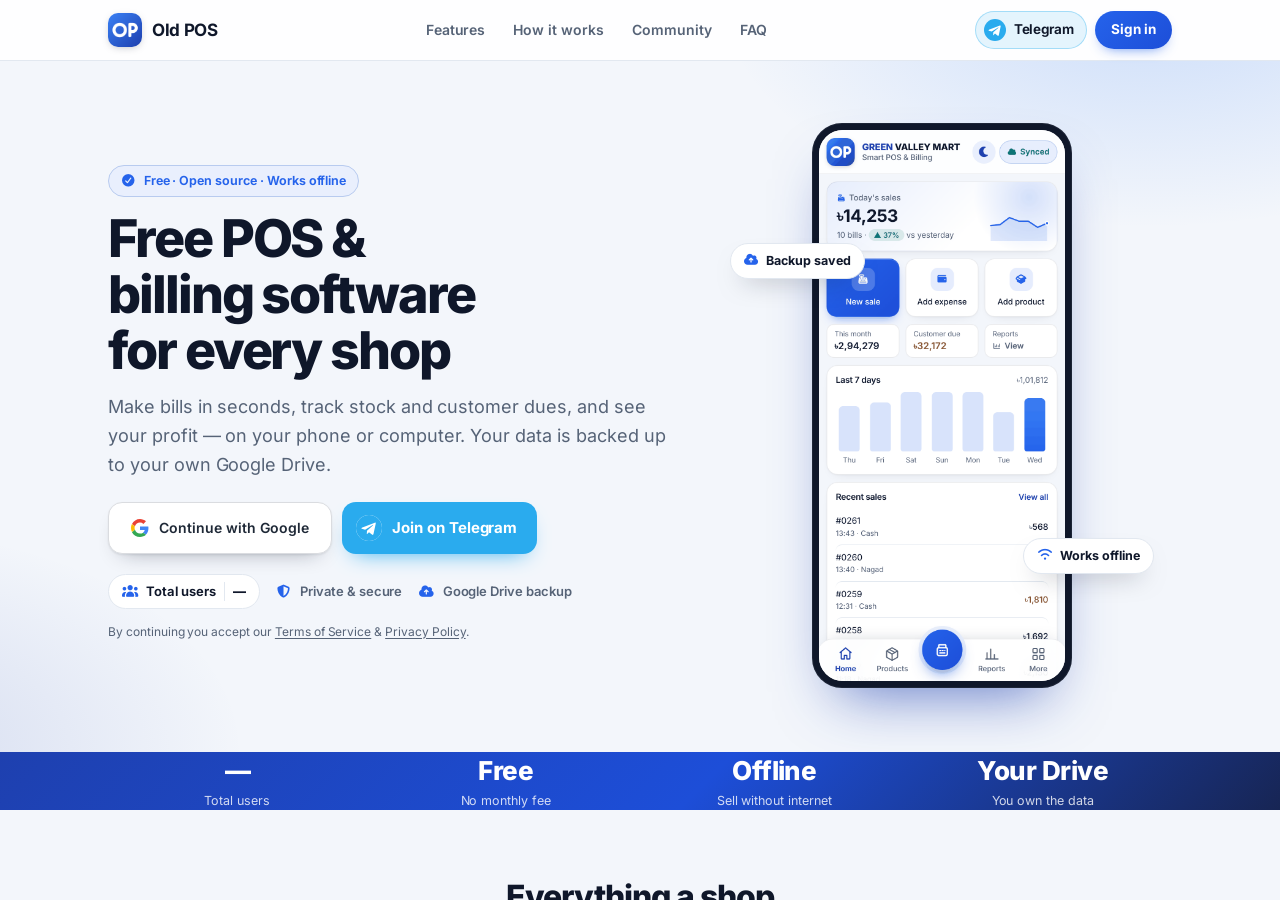
==== business/index.html @ 40722678 "Add files via upload" ====
<!DOCTYPE html>
<html lang="bn">
<head>
<meta charset="UTF-8">
<meta name="viewport" content="width=device-width, initial-scale=1">
<title>Business Support – Old POS</title>
<meta name="robots" content="noindex">
<meta name="theme-color" content="#1e40af">
<link rel="canonical" href="https://oldpos.com/business/">
<link rel="icon" type="image/png" href="/assets/icons/favicon-32.png">
<meta http-equiv="refresh" content="0;url=/?go=business">
<script>location.replace('/?go=business');</script>
<style>body{margin:0;font:16px/1.6 system-ui,-apple-system,"Segoe UI",Roboto,"Noto Sans Bengali","Nirmala UI",sans-serif;background:#f3f6fb;color:#0f172a;display:grid;place-items:center;min-height:100vh;text-align:center}a{color:#2563eb;font-weight:700}@media(prefers-color-scheme:dark){body{background:#0b1220;color:#e5eaf3}a{color:#60a5fa}}</style>
</head>
<body><p>Business Support খুলছে… <br><a href="/?go=business">না খুললে এখানে চাপুন</a></p></body>
</html>
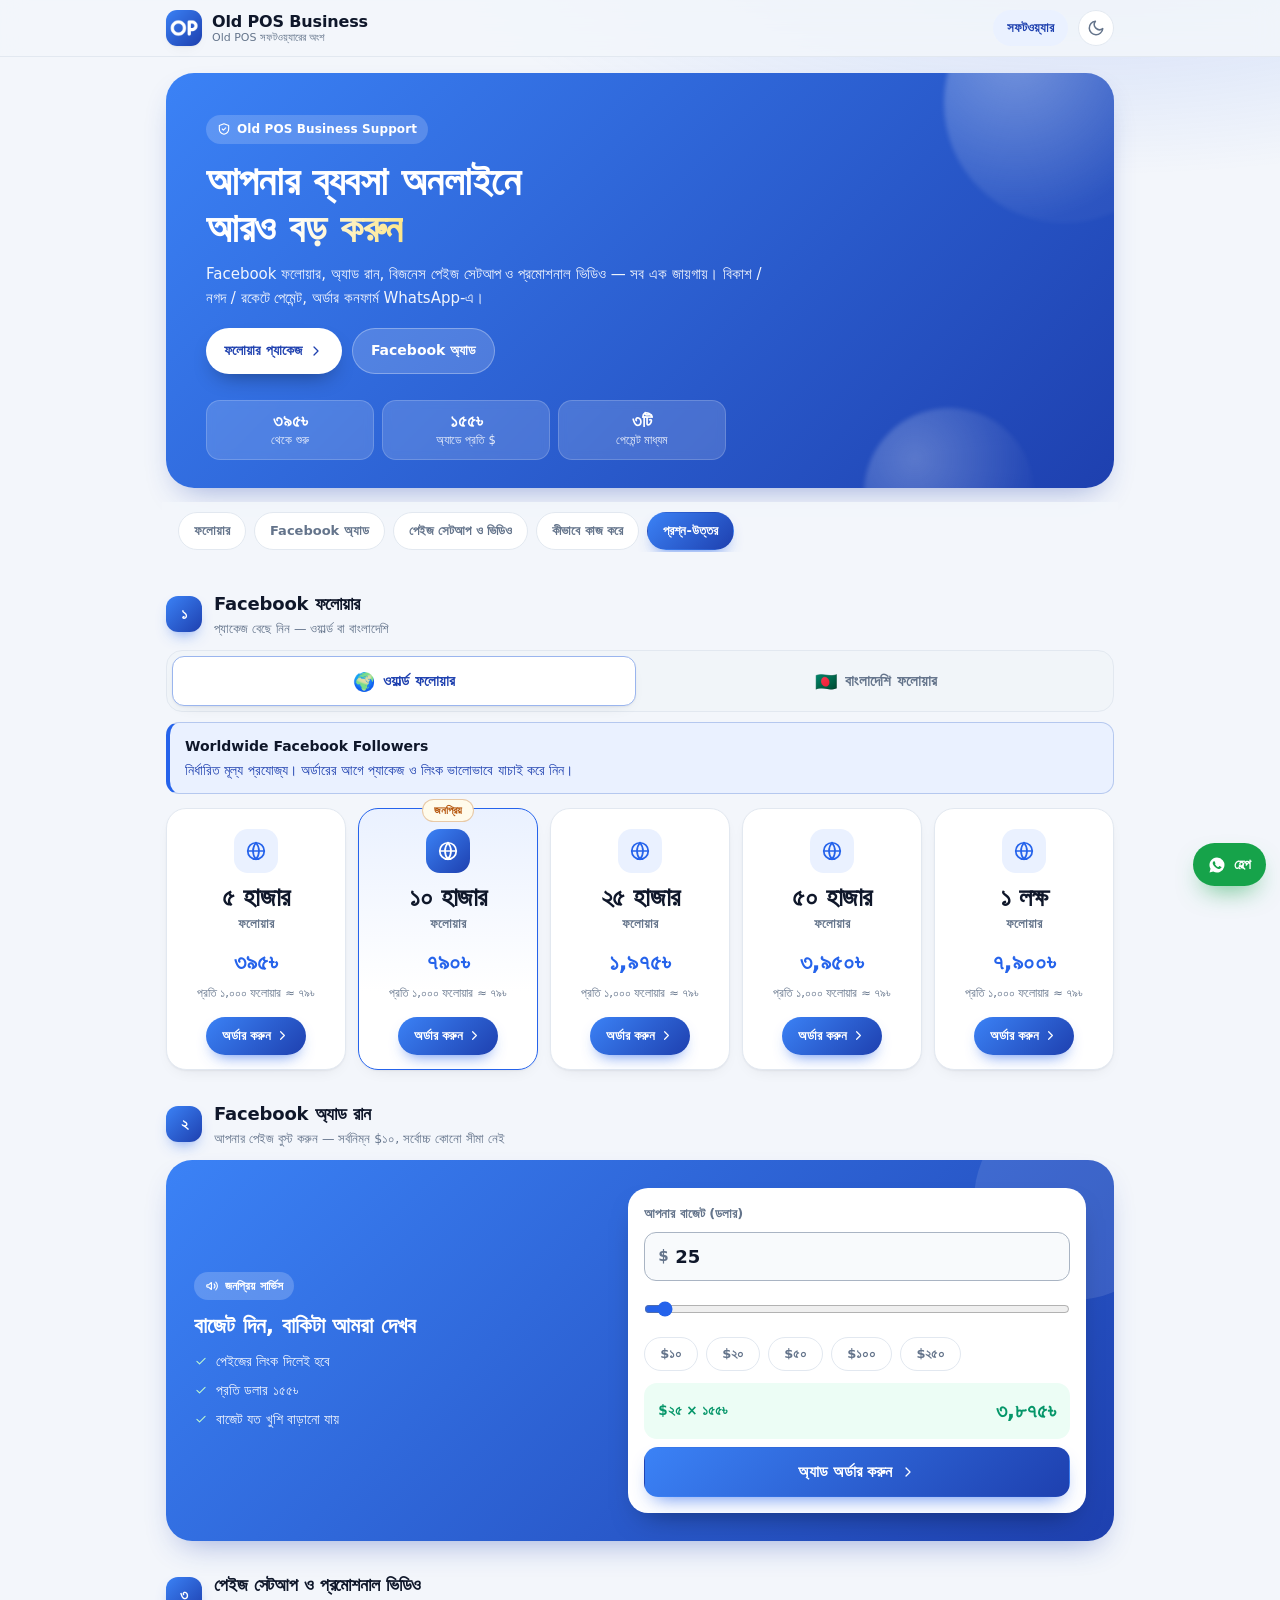
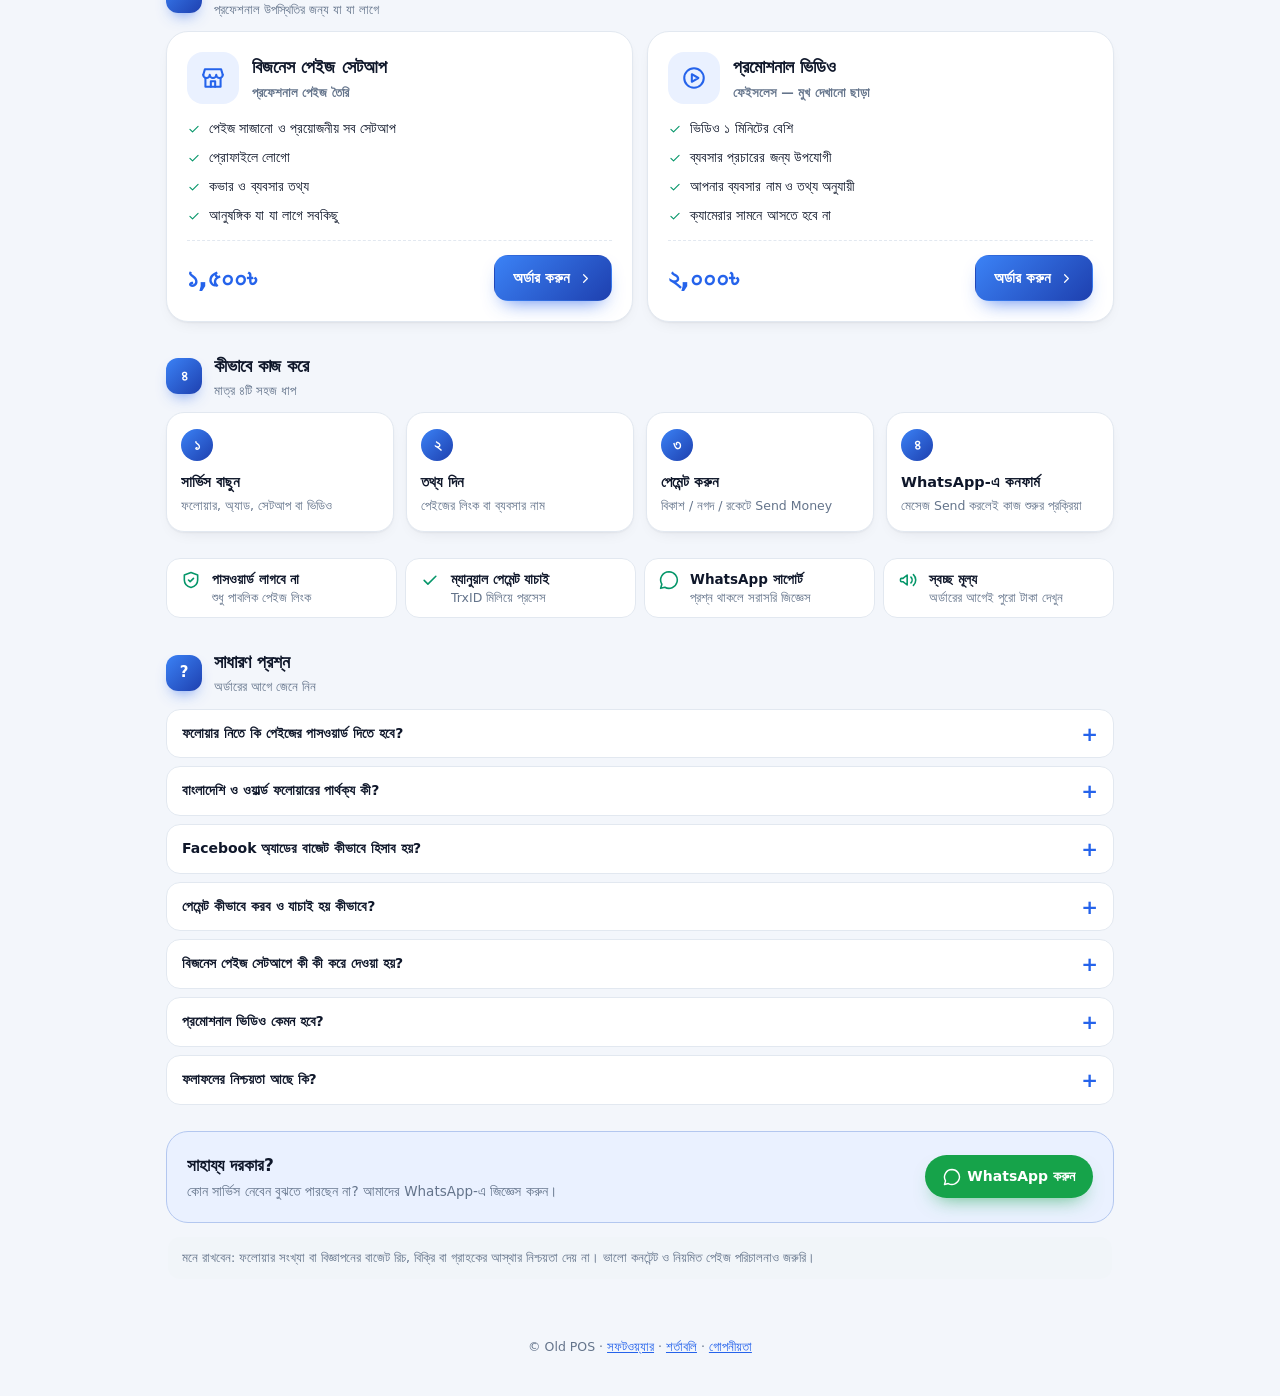
==== commit b7cceabc: "Add files via upload" ====
--- a/business/index.html
+++ b/business/index.html
@@ -2,15 +2,816 @@
 <html lang="bn">
 <head>
 <meta charset="UTF-8">
-<meta name="viewport" content="width=device-width, initial-scale=1">
-<title>Business Support – Old POS</title>
-<meta name="robots" content="noindex">
+<meta name="viewport" content="width=device-width, initial-scale=1, viewport-fit=cover">
+<title>Old POS Business Support – ফলোয়ার, Facebook অ্যাড, পেইজ সেটআপ ও ভিডিও</title>
+<meta name="description" content="Facebook ফলোয়ার (ওয়ার্ল্ড ও বাংলাদেশি), Facebook অ্যাড রান, বিজনেস পেইজ সেটআপ ও ফেইসলেস প্রমোশনাল ভিডিও — বিকাশ, নগদ ও রকেটে পেমেন্ট করে WhatsApp-এ অর্ডার করুন।">
+<link rel="canonical" href="https://oldpos.com/business/">
+<meta name="color-scheme" content="light dark">
+<meta property="og:type" content="website"><meta property="og:site_name" content="Old POS Business Support">
+<meta property="og:title" content="Old POS Business Support"><meta property="og:description" content="ফলোয়ার, Facebook অ্যাড, পেইজ সেটআপ ও প্রমোশনাল ভিডিও — সহজ অর্ডার, WhatsApp কনফার্মেশন।">
+<meta property="og:url" content="https://oldpos.com/business/"><meta property="og:image" content="https://oldpos.com/assets/icons/og-image.png"><meta property="og:locale" content="bn_BD">
 <meta name="theme-color" content="#1e40af">
-<link rel="canonical" href="https://oldpos.com/business/">
-<link rel="icon" type="image/png" href="/assets/icons/favicon-32.png">
-<meta http-equiv="refresh" content="0;url=/?go=business">
-<script>location.replace('/?go=business');</script>
-<style>body{margin:0;font:16px/1.6 system-ui,-apple-system,"Segoe UI",Roboto,"Noto Sans Bengali","Nirmala UI",sans-serif;background:#f3f6fb;color:#0f172a;display:grid;place-items:center;min-height:100vh;text-align:center}a{color:#2563eb;font-weight:700}@media(prefers-color-scheme:dark){body{background:#0b1220;color:#e5eaf3}a{color:#60a5fa}}</style>
+<link rel="icon" type="image/png" href="/assets/icons/favicon-32.png"><link rel="apple-touch-icon" href="/assets/icons/apple-touch-icon.png">
+<script>(function(){var d=document.documentElement;try{var m=localStorage.getItem('esypos_theme')||'auto';if(m==='dark'||(m==='auto'&&matchMedia('(prefers-color-scheme: dark)').matches))d.classList.add('dark');var s=localStorage.getItem('esypos_skin');if(s&&s!=='classic'&&s!=='original'&&/^[a-z]+$/.test(s))d.setAttribute('data-skin',s)}catch(e){}})()</script>
+<style>
+
+:root{--bg:#f3f6fb;--card:#fff;--text:#0f172a;--muted:#64748b;--border:#e2e8f0;--hover:#f1f5f9;--input:#f8fafc;--primary:#2563eb;--primary2:#3b82f6;--psoft:#eaf1ff;--ptext:#1e40af;--ok:#059669;--oksoft:#ecfdf5;--bad:#dc2626;--badsoft:#fef2f2;--warn:#b45309;--warnsoft:#fffbeb;--sk-deep:#1e40af;--sk-rgb:37,99,235;--grad:linear-gradient(135deg,#3b82f6 0%,#1e40af 100%);--ring:rgba(37,99,235,.30);--shadow:0 1px 2px rgba(15,23,42,.05),0 6px 18px -10px rgba(15,23,42,.14);--shadow-lg:0 14px 32px -14px rgba(30,64,175,.45);color-scheme:light}
+html.dark{--bg:#0b1220;--card:#111a2e;--text:#e5eaf3;--muted:#94a3b8;--border:#223049;--hover:#182338;--input:#0e1627;--primary:#3b82f6;--primary2:#60a5fa;--psoft:#172a52;--ptext:#bfd4ff;--ok:#34d399;--oksoft:#0c2a22;--bad:#f87171;--badsoft:#3a1620;--warn:#fbbf24;--warnsoft:#33260b;--sk-deep:#2563eb;--grad:linear-gradient(135deg,#3b82f6 0%,#2563eb 100%);--ring:rgba(59,130,246,.45);--shadow:0 1px 2px rgba(0,0,0,.4),0 8px 22px -12px rgba(0,0,0,.65);--shadow-lg:0 14px 32px -14px rgba(0,0,0,.7);color-scheme:dark}
+html[data-skin="emerald"]{--primary:#059669;--primary2:#10b981;--psoft:#e6f7f0;--ptext:#065f46;--bg:#f1f8f5;--info:#059669;--infosoft:#e6f7f0;--sk-deep:#047857;--sk-rgb:5,150,105;--grad:linear-gradient(135deg,#10b981 0%,#047857 100%);--ring:rgba(5,150,105,.30);--shadow-lg:0 14px 32px -14px rgba(5,150,105,.45)}
+html.dark[data-skin="emerald"]{--primary:#10b981;--primary2:#34d399;--psoft:#0f2f27;--ptext:#a7f3d0;--bg:#0a1512;--info:#34d399;--infosoft:#0f2f27;--sk-deep:#059669;--grad:linear-gradient(135deg,#10b981 0%,#059669 100%);--ring:rgba(5,150,105,.45)}
+html[data-skin="ocean"]{--primary:#0891b2;--primary2:#06b6d4;--psoft:#e2f5fa;--ptext:#155e75;--bg:#f0f7fa;--info:#0891b2;--infosoft:#e2f5fa;--sk-deep:#0e7490;--sk-rgb:8,145,178;--grad:linear-gradient(135deg,#06b6d4 0%,#0e7490 100%);--ring:rgba(8,145,178,.30);--shadow-lg:0 14px 32px -14px rgba(8,145,178,.45)}
+html.dark[data-skin="ocean"]{--primary:#06b6d4;--primary2:#22d3ee;--psoft:#0e2f3a;--ptext:#a5f3fc;--bg:#09151b;--info:#22d3ee;--infosoft:#0e2f3a;--sk-deep:#0891b2;--grad:linear-gradient(135deg,#06b6d4 0%,#0891b2 100%);--ring:rgba(8,145,178,.45)}
+html[data-skin="sunset"]{--primary:#ea580c;--primary2:#f97316;--psoft:#fff0e5;--ptext:#9a3412;--bg:#fbf6f2;--info:#ea580c;--infosoft:#fff0e5;--sk-deep:#c2410c;--sk-rgb:234,88,12;--grad:linear-gradient(135deg,#f97316 0%,#c2410c 100%);--ring:rgba(234,88,12,.30);--shadow-lg:0 14px 32px -14px rgba(234,88,12,.45)}
+html.dark[data-skin="sunset"]{--primary:#f97316;--primary2:#fb923c;--psoft:#3a1d0e;--ptext:#fed7aa;--bg:#170f0a;--info:#fb923c;--infosoft:#3a1d0e;--sk-deep:#ea580c;--grad:linear-gradient(135deg,#f97316 0%,#ea580c 100%);--ring:rgba(234,88,12,.45)}
+html[data-skin="royal"]{--primary:#7c3aed;--primary2:#8b5cf6;--psoft:#f0eaff;--ptext:#5b21b6;--bg:#f6f4fb;--info:#7c3aed;--infosoft:#f0eaff;--sk-deep:#6d28d9;--sk-rgb:124,58,237;--grad:linear-gradient(135deg,#8b5cf6 0%,#6d28d9 100%);--ring:rgba(124,58,237,.30);--shadow-lg:0 14px 32px -14px rgba(124,58,237,.45)}
+html.dark[data-skin="royal"]{--primary:#8b5cf6;--primary2:#a78bfa;--psoft:#241b4a;--ptext:#ddd6fe;--bg:#100d1c;--info:#a78bfa;--infosoft:#241b4a;--sk-deep:#7c3aed;--grad:linear-gradient(135deg,#8b5cf6 0%,#7c3aed 100%);--ring:rgba(124,58,237,.45)}
+html[data-skin="rose"]{--primary:#e11d48;--primary2:#f43f5e;--psoft:#ffebef;--ptext:#9f1239;--bg:#fbf4f5;--info:#e11d48;--infosoft:#ffebef;--sk-deep:#be123c;--sk-rgb:225,29,72;--grad:linear-gradient(135deg,#f43f5e 0%,#be123c 100%);--ring:rgba(225,29,72,.30);--shadow-lg:0 14px 32px -14px rgba(225,29,72,.45)}
+html.dark[data-skin="rose"]{--primary:#f43f5e;--primary2:#fb7185;--psoft:#3b1420;--ptext:#fecdd3;--bg:#170c10;--info:#fb7185;--infosoft:#3b1420;--sk-deep:#e11d48;--grad:linear-gradient(135deg,#f43f5e 0%,#e11d48 100%);--ring:rgba(225,29,72,.45)}
+html[data-skin="graphite"]{--primary:#334155;--primary2:#475569;--psoft:#eceff3;--ptext:#1e293b;--bg:#f4f5f7;--info:#334155;--infosoft:#eceff3;--sk-deep:#1e293b;--sk-rgb:51,65,85;--grad:linear-gradient(135deg,#475569 0%,#1e293b 100%);--ring:rgba(51,65,85,.30);--shadow-lg:0 14px 32px -14px rgba(51,65,85,.45)}
+html.dark[data-skin="graphite"]{--primary:#94a3b8;--primary2:#cbd5e1;--psoft:#1e2635;--ptext:#e2e8f0;--bg:#0d1117;--info:#cbd5e1;--infosoft:#1e2635;--sk-deep:#334155;--grad:linear-gradient(135deg,#94a3b8 0%,#334155 100%);--ring:rgba(51,65,85,.45)}
+
+*{box-sizing:border-box;-webkit-tap-highlight-color:transparent}
+:root{--r-sm:10px;--r-md:14px;--r-lg:18px;--r-xl:24px;--sk-rgb:37,99,235}
+html{-webkit-text-size-adjust:100%;scroll-behavior:smooth}
+body{margin:0;background:var(--bg);color:var(--text);font:15px/1.55 system-ui,-apple-system,"Segoe UI",Roboto,"Noto Sans Bengali","Kohinoor Bangla","Nirmala UI",sans-serif;-webkit-font-smoothing:antialiased;padding-bottom:env(safe-area-inset-bottom)}
+body:before{content:"";position:fixed;inset:0 0 auto 0;height:340px;background:radial-gradient(900px 300px at 85% -10%,color-mix(in srgb,var(--primary) 16%,transparent),transparent 70%);pointer-events:none;z-index:-1}
+button,input,textarea{font-family:inherit}
+[hidden]{display:none!important}
+.top{position:sticky;top:0;z-index:5;background:color-mix(in srgb,var(--bg) 86%,transparent);backdrop-filter:blur(12px);-webkit-backdrop-filter:blur(12px);border-bottom:1px solid var(--border)}
+.top .in{max-width:980px;margin:0 auto;display:flex;align-items:center;gap:10px;padding:10px 16px;padding-top:max(10px,env(safe-area-inset-top))}
+.top img{width:36px;height:36px;border-radius:11px;box-shadow:var(--shadow)}
+.top b{font-size:16px;font-weight:800;letter-spacing:-.01em;line-height:1.2}.top b small{display:block;font-size:11px;font-weight:500;color:var(--muted);letter-spacing:0}
+.top a.sw{margin-left:auto;font-size:12.5px;font-weight:700;color:var(--ptext);background:var(--psoft);padding:8px 14px;border-radius:99px;text-decoration:none}
+.tg{width:36px;height:36px;border-radius:50%;border:1px solid var(--border);background:var(--card);color:var(--muted);display:grid;place-items:center;cursor:pointer;flex:none}.tg svg{width:18px;height:18px}
+.wrap{max-width:980px;margin:0 auto;padding:16px 16px 40px}
+.page-head{display:flex;align-items:center;justify-content:space-between;gap:10px 14px;margin:6px 0 14px;flex-wrap:wrap}
+.page-head h2{font-size:21px;font-weight:800;margin:0}.page-head p{margin:2px 0 0;font-size:13px;color:var(--muted)}
+.card{background:var(--card);border:1px solid var(--border);border-radius:var(--r-lg);box-shadow:var(--shadow)}
+.muted{color:var(--muted)}.xs{font-size:12.5px;line-height:1.45}
+.label{display:block;font-size:13px;font-weight:700;color:var(--muted);margin:0 0 6px}
+.field{margin-bottom:14px}
+.input{width:100%;font-size:16px;color:var(--text);background:var(--input);border:1.5px solid color-mix(in srgb,var(--muted) 45%,var(--border));border-radius:12px;padding:13px 14px;outline:0;transition:border-color .15s,box-shadow .15s}
+.input:hover{border-color:var(--muted)}.input:focus{border-color:var(--primary);box-shadow:0 0 0 4px var(--ring)}
+textarea.input{display:block}
+.chip{border:1px solid var(--border);white-space:nowrap;padding:8px 15px;border-radius:99px;font-size:13px;font-weight:700;background:var(--card);color:var(--muted);cursor:pointer}
+.chip.on{background:var(--grad);color:#fff;border-color:transparent}
+.btn{display:inline-flex;align-items:center;justify-content:center;gap:8px;font-weight:700;font-size:15px;color:var(--text);background:var(--card);border:1px solid var(--border);border-radius:14px;min-height:46px;padding:0 18px;cursor:pointer;text-decoration:none}
+.btn-primary{background:var(--grad);color:#fff;border-color:transparent;box-shadow:0 10px 20px -10px rgba(var(--sk-rgb),.8)}
+.btn-primary:hover{filter:brightness(1.07)}
+.btn-ghost{background:transparent}.btn-block{display:flex;width:100%}
+.btn:active{transform:scale(.99)}
+footer{margin-top:30px;color:var(--muted);font-size:12.5px;text-align:center}footer a{color:var(--primary)}
+.bz{max-width:none}
+/* ---- v12.9.3 standalone page additions ---- */
+.bz-hbtn{display:inline-flex;align-items:center;gap:6px;margin-top:16px;padding:11px 18px;border-radius:99px;background:#fff;color:var(--sk-deep,#1e40af);font-weight:800;font-size:14px;text-decoration:none;box-shadow:0 10px 22px -10px rgba(0,0,0,.45)}
+.bz-sec{margin-top:26px}
+.bz-sh{display:flex;align-items:center;gap:12px;margin-bottom:12px}
+.bz-sh h3{margin:0;font-size:18px;font-weight:800;letter-spacing:-.01em}.bz-sh p{margin:1px 0 0;font-size:12.5px;color:var(--muted)}
+.bz-sn{flex:none;width:36px;height:36px;border-radius:12px;display:grid;place-items:center;background:var(--grad);color:#fff;font-weight:800;font-size:15px;box-shadow:0 8px 16px -8px rgba(var(--sk-rgb),.8)}
+.bz-tabs{display:grid;grid-template-columns:1fr 1fr;gap:8px;padding:5px;background:var(--hover);border:1px solid var(--border);border-radius:16px}
+.bz-tab{display:flex;align-items:center;justify-content:center;gap:8px;min-height:50px;border:1.5px solid transparent;border-radius:12px;background:transparent;color:var(--muted);font-size:14.5px;font-weight:800;cursor:pointer;transition:.18s}
+.bz-tab span{font-size:18px}
+.bz-tab[aria-pressed=true]{background:var(--card);color:var(--ptext);border-color:color-mix(in srgb,var(--primary) 38%,var(--border));box-shadow:var(--shadow)}
+.bz-info{margin-top:10px;padding:12px 15px;border:1px solid color-mix(in srgb,var(--primary) 24%,var(--border));border-left:4px solid var(--primary);border-radius:13px;background:var(--psoft);color:var(--ptext);font-size:13.5px;line-height:1.6}
+.bz-rows{display:grid;gap:11px;margin-top:12px}
+.bz-row{position:relative;display:flex;align-items:center;gap:14px;width:100%;text-align:left;color:var(--text);font:inherit;background:var(--card);border:1.5px solid var(--border);border-radius:var(--r-lg);padding:14px 16px;cursor:pointer;box-shadow:var(--shadow);transition:border-color .15s,transform .12s,box-shadow .18s,opacity .5s,transform .5s}
+.bz-row:hover{border-color:color-mix(in srgb,var(--primary) 55%,var(--border));box-shadow:var(--shadow-lg)}
+.bz-row:focus-visible{outline:0;box-shadow:0 0 0 4px var(--ring);border-color:var(--primary)}
+.bz-row .bz-ic{width:46px;height:46px}
+.bz-rn{font-weight:800;font-size:16.5px;line-height:1.25}.bz-rn small{display:block;font-weight:500;font-size:12.5px;color:var(--muted);margin-top:2px}
+.bz-rp{margin-left:auto;text-align:right;font-weight:800;font-size:20px;color:var(--primary);white-space:nowrap;font-variant-numeric:tabular-nums}
+.bz-rp .bz-go{display:block;width:max-content;margin:5px 0 0 auto;font-size:11.5px;padding:3px 11px;box-shadow:none}
+.bz-row .bz-tag{position:absolute;top:-9px;right:16px;font-style:normal;font-size:10.5px;font-weight:800;padding:1px 10px;border-radius:99px;background:var(--warnsoft);color:var(--warn);border:1px solid color-mix(in srgb,var(--warn) 30%,transparent)}
+.bz-go2{display:inline-flex;align-items:center;gap:4px;font-size:13px;font-weight:700;color:#fff;background:var(--grad);padding:8px 14px;border-radius:99px;box-shadow:0 8px 16px -8px rgba(var(--sk-rgb),.8)}
+.bz-svc .bz-no{display:none}
+.bz-grid{grid-template-columns:1fr}
+@media(min-width:760px){.bz-grid{grid-template-columns:repeat(3,minmax(0,1fr));align-items:stretch}.bz-svc{grid-template-columns:1fr;grid-template-areas:"ic" "body" "cta"}.bz-svc .bz-body{padding-right:0}.bz-svc .bz-cta{align-self:end}}
+/* gradual reveal */
+.bz-rv{opacity:0;transform:translateY(16px);transition:opacity .55s cubic-bezier(.22,1,.36,1) var(--d,0ms),transform .55s cubic-bezier(.22,1,.36,1) var(--d,0ms)}
+.bz-rv.in{opacity:1;transform:none}
+.bz-row.bz-rv.in:active,.bz-svc.bz-rv.in:active{transform:scale(.99)}
+@media(prefers-reduced-motion:reduce){.bz-rv{opacity:1;transform:none;transition:none}}
+@media(max-width:560px){.wrap{padding:12px 12px 40px}.bz-rp{font-size:17px}.bz-rn{font-size:14.5px}.bz-row{padding:13px 12px;gap:10px}.bz-row .bz-ic{width:40px;height:40px}.bz-tab{font-size:13px;gap:5px;min-height:46px}}
+
+/* Old POS v12.9.3 — Business Support page. Uses the app's own tokens so every skin, light and dark mode just works. */
+.bz{max-width:980px;margin:0 auto;padding-bottom:28px;font-family:inherit}
+.bz .bz-i{flex:none;display:block}
+.bz-head{margin-bottom:14px}
+.bz-headl{display:flex;align-items:center;gap:10px;min-width:0}
+.bz-back{flex:none;width:40px;height:40px;border-radius:12px;border:1px solid var(--border);background:var(--card);color:var(--text);display:grid;place-items:center;cursor:pointer;box-shadow:var(--shadow)}
+.bz-back:hover{background:var(--hover)}
+
+/* hero */
+.bz-hero{position:relative;overflow:hidden;border-radius:var(--r-xl);padding:22px 22px 18px;color:#fff;background:var(--grad);box-shadow:var(--shadow-lg)}
+.bz-hero:before,.bz-hero:after{content:"";position:absolute;border-radius:50%;background:rgba(255,255,255,.11);pointer-events:none}
+.bz-hero:before{width:210px;height:210px;right:-60px;top:-80px}
+.bz-hero:after{width:130px;height:130px;right:90px;bottom:-70px;background:rgba(255,255,255,.07)}
+.bz-hero-t{position:relative;max-width:620px}
+.bz-pill{display:inline-flex;align-items:center;gap:6px;padding:5px 11px;border-radius:99px;background:rgba(255,255,255,.18);font-size:12px;font-weight:700;letter-spacing:.01em}
+.bz-hero h1{margin:12px 0 6px;font-size:clamp(21px,4.6vw,30px);line-height:1.25;letter-spacing:-.01em;font-weight:800}
+.bz-hero p{margin:0;font-size:14px;line-height:1.6;opacity:.93}
+.bz-hero-s{position:relative;display:grid;grid-template-columns:repeat(3,1fr);gap:8px;margin-top:16px}
+.bz-hero-s div{background:rgba(255,255,255,.15);border:1px solid rgba(255,255,255,.18);border-radius:14px;padding:9px 6px;text-align:center;backdrop-filter:blur(4px);-webkit-backdrop-filter:blur(4px)}
+.bz-hero-s b{display:block;font-size:17px;font-weight:800;line-height:1.2}
+.bz-hero-s span{display:block;font-size:11.5px;opacity:.9;margin-top:1px}
+
+.bz-h3{font-size:16px;font-weight:800;margin:22px 2px 10px;letter-spacing:-.01em}
+
+/* service cards */
+.bz-grid{display:grid;grid-template-columns:1fr;gap:12px}
+.bz-svc{position:relative;display:grid;grid-template-columns:auto 1fr;grid-template-areas:"ic body" "cta cta";gap:12px 14px;align-items:start;width:100%;text-align:left;color:var(--text);font:inherit;background:var(--card);border:1.5px solid var(--border);border-radius:var(--r-lg);padding:16px;cursor:pointer;box-shadow:var(--shadow);transition:border-color .15s,transform .12s,box-shadow .18s}
+.bz-svc:hover{border-color:color-mix(in srgb,var(--primary) 55%,var(--border));box-shadow:var(--shadow-lg)}
+.bz-svc:active{transform:scale(.99)}
+.bz-svc:focus-visible{outline:0;border-color:var(--primary);box-shadow:0 0 0 4px var(--ring)}
+.bz-no{position:absolute;top:12px;right:14px;font-size:12px;font-weight:800;color:var(--muted);opacity:.7}
+.bz-ic{grid-area:ic;width:52px;height:52px;border-radius:16px;display:grid;place-items:center;background:var(--psoft);color:var(--primary)}
+.bz-feat .bz-ic{background:var(--grad);color:#fff;box-shadow:0 10px 20px -10px rgba(var(--sk-rgb,37,99,235),.8)}
+.bz-body{grid-area:body;display:block;min-width:0;padding-right:18px}
+.bz-t{display:flex;align-items:center;gap:8px;flex-wrap:wrap;font-size:16.5px;font-weight:800;line-height:1.3}
+.bz-tag{font-style:normal;font-size:10.5px;font-weight:800;padding:2px 9px;border-radius:99px;background:var(--warnsoft);color:var(--warn);border:1px solid color-mix(in srgb,var(--warn) 30%,transparent)}
+.bz-s{display:block;font-size:12.5px;color:var(--muted);font-weight:600;margin-top:1px}
+.bz-d{display:block;font-size:13.5px;color:var(--text);opacity:.82;line-height:1.6;margin-top:8px}
+.bz-pts{display:flex;flex-wrap:wrap;gap:6px;margin-top:10px}
+.bz-pts span{display:inline-flex;align-items:center;gap:5px;font-size:12px;font-weight:600;color:var(--ptext);background:var(--psoft);padding:4px 10px;border-radius:99px}
+.bz-pts .bz-i{color:var(--ok)}
+.bz-cta{grid-area:cta;display:flex;align-items:center;justify-content:space-between;gap:10px;border-top:1px dashed var(--border);padding-top:12px}
+.bz-cta b{font-size:19px;font-weight:800;color:var(--primary);letter-spacing:-.01em;font-variant-numeric:tabular-nums}
+.bz-go{display:inline-flex;align-items:center;gap:4px;font-size:13px;font-weight:700;color:#fff;background:var(--grad);padding:8px 14px;border-radius:99px;box-shadow:0 8px 16px -8px rgba(var(--sk-rgb,37,99,235),.8)}
+
+@media(min-width:720px){
+  .bz-hero{padding:28px 30px 22px}
+  .bz-hero-s{max-width:430px}
+  .bz-grid{grid-template-columns:repeat(2,minmax(0,1fr));gap:14px}
+  .bz-feat{grid-column:1/-1;grid-template-columns:auto 1fr auto;grid-template-areas:"ic body cta";align-items:center;padding:20px 22px}
+  .bz-feat .bz-ic{width:64px;height:64px;border-radius:19px}
+  .bz-feat .bz-cta{flex-direction:column;align-items:flex-end;border-top:0;border-left:1px dashed var(--border);padding:0 0 0 22px;gap:10px}
+  .bz-feat .bz-cta b{font-size:22px}
+}
+
+/* trust + note + help */
+.bz-trust{display:grid;grid-template-columns:1fr;gap:8px;margin-top:14px}
+.bz-trust>div{display:flex;align-items:center;gap:11px;background:var(--card);border:1px solid var(--border);border-radius:14px;padding:11px 14px;color:var(--ok)}
+.bz-trust span{display:block;font-size:12.5px;color:var(--muted);line-height:1.4}
+.bz-trust b{display:block;color:var(--text);font-size:13.5px}
+@media(min-width:720px){.bz-trust{grid-template-columns:1fr 1fr}}
+.bz-note{margin:14px 2px 0;padding:11px 14px;border-radius:12px;background:var(--hover);color:var(--muted);font-size:12.5px;line-height:1.6}
+.bz-help{display:flex;align-items:center;justify-content:center;gap:8px;margin-top:12px;padding:13px 16px;border-radius:14px;font-weight:700;font-size:14px;text-decoration:none;color:#15803d;background:color-mix(in srgb,#16a34a 10%,var(--card));border:1px solid color-mix(in srgb,#16a34a 28%,var(--border))}
+html.dark .bz-help{color:#4ade80}
+.bz-help:hover{background:color-mix(in srgb,#16a34a 16%,var(--card))}
+
+/* history */
+.bz-his{display:grid;gap:8px}
+.bz-hi{display:flex;align-items:center;gap:10px;background:var(--card);border:1px solid var(--border);border-radius:14px;padding:10px 14px;font-size:13.5px}
+.bz-hi div{min-width:0}
+.bz-hi b{display:block;font-weight:800}
+.bz-hi span{display:block;color:var(--muted);font-size:12px;overflow:hidden;text-overflow:ellipsis;white-space:nowrap}
+.bz-hi em{margin-left:auto;font-style:normal;font-weight:800;color:var(--primary);white-space:nowrap}
+.bz-hi a{font-size:12px;font-weight:700;color:var(--ok);text-decoration:none;white-space:nowrap}
+
+/* stepper */
+.bz-steps{list-style:none;display:flex;gap:6px;margin:0 0 14px;padding:0}
+.bz-steps li{flex:1;display:flex;align-items:center;justify-content:center;gap:8px;padding:9px 6px;border-radius:12px;font-size:12.5px;font-weight:700;color:var(--muted);background:var(--hover);border:1px solid transparent}
+.bz-steps li span{width:22px;height:22px;border-radius:50%;display:grid;place-items:center;background:var(--card);border:1.5px solid var(--border);font-size:11.5px;font-weight:800}
+.bz-steps li.on{color:var(--ptext);background:var(--psoft);border-color:color-mix(in srgb,var(--primary) 35%,var(--border))}
+.bz-steps li.on span{background:var(--primary);border-color:var(--primary);color:#fff}
+.bz-steps li.done{color:var(--ok)}
+.bz-steps li.done span{background:var(--ok);border-color:var(--ok);color:#fff}
+
+/* forms */
+.bz-card{padding:18px;max-width:640px}
+.bz .field{margin-bottom:16px}
+.bz-sum{display:flex;justify-content:space-between;align-items:center;gap:12px;background:var(--psoft);color:var(--ptext);border-radius:14px;padding:13px 15px;margin-bottom:18px;font-weight:700;font-size:14px}
+.bz-sum em{font-style:normal;font-size:20px;font-weight:800;white-space:nowrap;font-variant-numeric:tabular-nums}
+.bz-hint{margin-top:6px}
+.bz-err{min-height:1.2em;margin:4px 2px 0;color:var(--bad);font-size:13px;font-weight:600}
+.bz .input.bad{border-color:var(--bad)!important}
+.bz-btn{margin-top:8px;min-height:50px;font-size:15.5px;font-weight:800;gap:8px}
+.bz-ta{resize:vertical;min-height:84px;line-height:1.5;font-family:inherit}
+.bz-usdwrap{position:relative}
+.bz-usdwrap span{position:absolute;left:14px;top:50%;transform:translateY(-50%);font-weight:800;color:var(--muted);pointer-events:none}
+.bz-usdwrap .input{padding-left:30px;font-size:18px;font-weight:800;font-variant-numeric:tabular-nums}
+.bz-chips{display:flex;flex-wrap:wrap;gap:8px;margin-top:10px}
+.bz-calc{display:flex;align-items:center;justify-content:space-between;gap:10px;margin-top:12px;padding:11px 14px;border-radius:12px;background:var(--hover);color:var(--muted);font-size:13.5px;font-weight:600}
+.bz-calc b{font-size:19px;color:var(--text);font-weight:800}
+.bz-calc.ok{background:var(--oksoft);color:var(--ok)}
+.bz-calc.ok b{color:var(--ok)}
+.bz-calc.bad{background:var(--badsoft);color:var(--bad)}
+.bz-warn{margin-top:10px;padding:10px 13px;border-radius:12px;background:var(--warnsoft);color:var(--warn);font-size:12.5px;line-height:1.55;font-weight:600}
+.bz-incl{margin-bottom:16px;padding:14px 15px;border-radius:14px;background:var(--hover);border:1px solid var(--border)}
+.bz-incl b{display:block;font-size:13.5px;margin-bottom:8px}
+.bz-incl ul{list-style:none;margin:0;padding:0;display:grid;gap:7px}
+.bz-incl li{display:flex;align-items:center;gap:8px;font-size:13px;color:var(--text);opacity:.88}
+.bz-incl .bz-i{color:var(--ok)}
+
+/* packages */
+.bz-pk{display:grid;grid-template-columns:repeat(auto-fill,minmax(130px,1fr));gap:9px}
+.bz-p{display:flex;flex-direction:column;align-items:center;gap:2px;padding:13px 6px;border-radius:15px;border:2px solid var(--border);background:var(--card);color:var(--text);font:inherit;cursor:pointer;transition:.15s;box-shadow:var(--shadow)}
+.bz-p b{font-size:17px;font-weight:800}
+.bz-p span{font-size:11.5px;color:var(--muted);font-weight:600}
+.bz-p em{font-style:normal;margin-top:6px;font-weight:800;font-size:14.5px;color:var(--primary);font-variant-numeric:tabular-nums}
+.bz-p:hover{border-color:color-mix(in srgb,var(--primary) 50%,var(--border))}
+.bz-p.sel{border-color:var(--primary);background:var(--psoft);box-shadow:0 0 0 3px var(--ring)}
+.bz-p:focus-visible{outline:0;box-shadow:0 0 0 3px var(--ring)}
+
+/* payment */
+.bz-m{display:grid;grid-template-columns:repeat(3,1fr);gap:9px}
+.bz-m button{display:flex;flex-direction:column;align-items:center;justify-content:center;gap:5px;min-height:104px;padding:12px 4px;border-radius:15px;border:2px solid var(--border);background:var(--card);color:var(--text);font:inherit;cursor:pointer;box-shadow:var(--shadow);transition:.15s}
+.bz-m button b{font-size:13.5px}
+.bz-m button small{font-size:10.5px;color:var(--muted);font-weight:500;line-height:1.25}
+.bz-m button[aria-pressed=true]{border-color:var(--primary);background:var(--psoft);color:var(--ptext);box-shadow:0 0 0 3px var(--ring)}
+.bz-mark{display:grid;place-items:center;width:40px;height:40px;border-radius:12px;color:#fff;font-size:13px;font-weight:800;letter-spacing:-.6px;box-shadow:inset 0 1px 0 rgba(255,255,255,.25)}
+.bz-mark.bk{background:#e2136e}.bz-mark.ng{background:linear-gradient(135deg,#f7941d,#ed1c24)}.bz-mark.rk{background:#8c3494}
+.bz-num{display:flex;align-items:center;gap:10px;margin:14px 0 0;padding:12px 14px;border-radius:14px;background:var(--psoft);border:1px solid color-mix(in srgb,var(--primary) 38%,var(--border))}
+.bz-num div{flex:1;min-width:0}
+.bz-num small{display:block;font-size:12px;color:var(--muted)}
+.bz-num b{font-size:clamp(18px,4.4vw,23px);letter-spacing:.4px;font-variant-numeric:tabular-nums}
+.bz-num button{border:0;border-radius:10px;padding:9px 15px;background:var(--primary);color:#fff;font-weight:700;font-size:13px;cursor:pointer}
+.bz-amt{display:flex;align-items:center;justify-content:space-between;gap:10px;margin:10px 0 0;padding:11px 14px;border-radius:12px;background:var(--warnsoft);color:var(--warn);font-size:13.5px;font-weight:700;border:1px solid color-mix(in srgb,var(--warn) 22%,var(--border))}
+.bz-amt b{font-size:18px;color:var(--text)}
+.bz-how{margin:14px 0 16px;padding:0;list-style:none;counter-reset:s}
+.bz-how li{counter-increment:s;position:relative;padding:5px 0 5px 32px;color:var(--muted);font-size:13.5px;line-height:1.55}
+.bz-how li:before{content:counter(s);position:absolute;left:0;top:5px;width:22px;height:22px;border-radius:50%;background:var(--psoft);color:var(--ptext);font-weight:800;font-size:12px;display:grid;place-items:center}
+.bz-how b{color:var(--text)}
+
+/* done */
+.bz-ok{text-align:center;margin:0 auto}
+.bz-tick{width:68px;height:68px;margin:2px auto 12px;border-radius:50%;display:grid;place-items:center;background:var(--oksoft);color:var(--ok)}
+.bz-oid{display:inline-block;font-size:21px;font-weight:800;letter-spacing:1.5px;color:var(--primary);background:var(--psoft);padding:7px 18px;border-radius:12px}
+.bz-link{display:block;margin:6px auto 0;background:none;border:0;color:var(--primary);font-weight:700;font-size:12.5px;cursor:pointer}
+.bz-osum{display:flex;justify-content:space-between;align-items:center;gap:10px;margin:16px 0 4px;padding:12px 14px;border-radius:13px;background:var(--hover);font-size:13.5px;text-align:left}
+.bz-osum span{font-weight:800;color:var(--primary);white-space:nowrap}
+.bz-tl{list-style:none;margin:14px 0;padding:0;text-align:left}
+.bz-tl li{position:relative;padding:0 0 14px 34px;font-size:13px;color:var(--muted);line-height:1.5}
+.bz-tl li:before{content:"";position:absolute;left:10px;top:22px;bottom:0;width:2px;background:var(--border)}
+.bz-tl li:last-child:before{display:none}
+.bz-tl li:after{content:"";position:absolute;left:3px;top:2px;width:16px;height:16px;border-radius:50%;border:2px solid var(--border);background:var(--card)}
+.bz-tl li.d:after{background:var(--ok);border-color:var(--ok)}
+.bz-tl li.n:after{border-color:var(--primary)}
+.bz-tl b{display:block;color:var(--text);font-size:13.5px}
+.bz-wa{display:flex;align-items:center;justify-content:center;gap:8px;width:100%;min-height:50px;margin:2px 0 10px;border-radius:14px;background:#16a34a;color:#fff!important;font-weight:800;font-size:15px;text-decoration:none;border:0;box-shadow:0 10px 20px -10px rgba(22,163,74,.7)}
+.bz-wa:hover{background:#15803d}
+
+@media(max-width:560px){
+  .bz-hero{padding:18px 16px 14px;border-radius:20px}
+  .bz-card{padding:14px}
+  .bz-pk{grid-template-columns:repeat(2,minmax(0,1fr))}
+  .bz-steps li{font-size:12px;gap:5px;padding:8px 4px}
+  .bz-svc{padding:14px 13px;gap:10px 12px}
+  .bz-ic{width:46px;height:46px;border-radius:14px}
+  .bz-t{font-size:15.5px}
+}
+@media(prefers-reduced-motion:reduce){.bz *{transition:none!important}}
+
+
+/* ======== v12.9.3 advanced page ======== */
+.bz-hero{padding:30px 22px 20px;border-radius:28px}
+.bz-hero h1{font-size:clamp(25px,6.4vw,40px);line-height:1.18;margin:14px 0 10px}
+.bz-hl{background:linear-gradient(90deg,#fff,#fde68a);-webkit-background-clip:text;background-clip:text;color:transparent;-webkit-text-fill-color:transparent}
+.bz-hero p{font-size:15px;max-width:560px}
+.bz-orb{position:absolute;border-radius:50%;pointer-events:none;filter:blur(2px);animation:bzf 9s ease-in-out infinite}
+.bz-orb.o1{width:240px;height:240px;right:-70px;top:-90px;background:radial-gradient(circle at 30% 30%,rgba(255,255,255,.35),rgba(255,255,255,.04) 70%)}
+.bz-orb.o2{width:170px;height:170px;right:80px;bottom:-90px;background:radial-gradient(circle at 30% 30%,rgba(255,255,255,.25),rgba(255,255,255,.02) 70%);animation-delay:-4s}
+@keyframes bzf{0%,100%{transform:translateY(0)}50%{transform:translateY(14px)}}
+.bz-hero:before,.bz-hero:after{display:none}
+.bz-hbtns{display:flex;flex-wrap:wrap;gap:10px;margin-top:18px}
+.bz-hbtn.ghost{background:rgba(255,255,255,.16);color:#fff;border:1px solid rgba(255,255,255,.3);box-shadow:none}
+.bz-hbtn{margin-top:0}
+.bz-hero-s b{font-size:18px}
+@media(min-width:760px){.bz-hero{padding:42px 40px 28px}.bz-hero-s{max-width:520px;margin-top:26px}}
+
+.bz-nav{position:sticky;top:58px;z-index:4;margin:14px -4px 0;padding:8px 4px;background:color-mix(in srgb,var(--bg) 88%,transparent);backdrop-filter:blur(10px);-webkit-backdrop-filter:blur(10px)}
+.bz-nav-in{display:flex;gap:8px;overflow-x:auto;scrollbar-width:none;padding:2px 12px}
+.bz-nav-in::-webkit-scrollbar{display:none}
+.bz-nav a{flex:none;padding:8px 15px;border-radius:99px;font-size:13px;font-weight:700;text-decoration:none;color:var(--muted);background:var(--card);border:1px solid var(--border);transition:.15s}
+.bz-nav a.on{color:#fff;background:var(--grad);border-color:transparent;box-shadow:0 8px 16px -8px rgba(var(--sk-rgb),.8)}
+
+.bz-sec{margin-top:30px}
+.bz-sec[id]{scroll-margin-top:118px}
+.bz-info b{display:block;margin-bottom:2px;color:var(--text);font-size:14px}
+
+/* follower package cards */
+.bz-pcs{display:grid;grid-template-columns:repeat(2,minmax(0,1fr));gap:12px;margin-top:14px}
+.bz-pc{position:relative;display:flex;flex-direction:column;align-items:center;text-align:center;gap:2px;padding:20px 12px 14px;border-radius:20px;border:1.5px solid var(--border);background:var(--card);color:var(--text);font:inherit;cursor:pointer;box-shadow:var(--shadow);transition:border-color .15s,box-shadow .2s,transform .15s,opacity .55s,transform .55s}
+.bz-pc:hover{border-color:color-mix(in srgb,var(--primary) 55%,var(--border));box-shadow:var(--shadow-lg);transform:translateY(-3px)}
+.bz-pc:focus-visible{outline:0;box-shadow:0 0 0 4px var(--ring);border-color:var(--primary)}
+.bz-pc.pop{border-color:var(--primary);background:linear-gradient(180deg,var(--psoft),var(--card) 70%)}
+.bz-pc-ic{width:44px;height:44px;border-radius:14px;display:grid;place-items:center;background:var(--psoft);color:var(--primary);margin-bottom:8px}
+.bz-pc.pop .bz-pc-ic{background:var(--grad);color:#fff}
+.bz-pc-n{font-size:26px;font-weight:800;letter-spacing:-.02em;line-height:1.1}
+.bz-pc-l{font-size:12.5px;color:var(--muted);font-weight:600}
+.bz-pc-p{margin-top:10px;font-size:23px;font-weight:800;color:var(--primary);font-variant-numeric:tabular-nums}
+.bz-pc-r{font-size:11.5px;color:var(--muted);margin-top:2px}
+.bz-pc-b{margin-top:12px;display:inline-flex;align-items:center;gap:4px;font-size:13px;font-weight:800;color:#fff;background:var(--grad);padding:9px 16px;border-radius:99px;box-shadow:0 8px 16px -8px rgba(var(--sk-rgb),.8)}
+.bz-pc .bz-tag{position:absolute;top:-10px;left:50%;transform:translateX(-50%);font-style:normal;font-size:10.5px;font-weight:800;padding:2px 11px;border-radius:99px;background:var(--warnsoft);color:var(--warn);border:1px solid color-mix(in srgb,var(--warn) 30%,transparent);white-space:nowrap}
+.bz-pc .bz-tag.g{background:var(--oksoft);color:var(--ok);border-color:color-mix(in srgb,var(--ok) 30%,transparent)}
+@media(min-width:760px){.bz-pcs{grid-template-columns:repeat(auto-fit,minmax(170px,1fr))}}
+
+/* ads box */
+.bz-adbox{display:grid;gap:18px;border-radius:26px;padding:20px;background:var(--grad);color:#fff;box-shadow:var(--shadow-lg);position:relative;overflow:hidden}
+.bz-adbox:after{content:"";position:absolute;right:-60px;top:-60px;width:200px;height:200px;border-radius:50%;background:rgba(255,255,255,.1);pointer-events:none}
+.bz-pill.w{background:rgba(255,255,255,.2)}
+.bz-adl h4{margin:12px 0 10px;font-size:22px;line-height:1.3;font-weight:800}
+.bz-ul{list-style:none;margin:0;padding:0;display:grid;gap:8px}
+.bz-ul li{display:flex;align-items:center;gap:8px;font-size:13.5px}
+.bz-ul .bz-i{color:var(--ok)}
+.bz-ul.w li{color:rgba(255,255,255,.95)}.bz-ul.w .bz-i{color:#bbf7d0}
+.bz-adr{position:relative;z-index:1;background:var(--card);color:var(--text);border-radius:20px;padding:16px;box-shadow:0 14px 30px -16px rgba(0,0,0,.5)}
+.bz-adlab{display:block;font-size:13px;font-weight:700;color:var(--muted);margin-bottom:8px}
+.bz-range{width:100%;margin:14px 0 4px;accent-color:var(--primary);height:28px}
+.bz-adr .bz-chips{margin-top:6px}
+.bz-adtot{display:flex;align-items:center;justify-content:space-between;gap:10px;margin:12px 0 4px;padding:12px 14px;border-radius:13px;background:var(--hover);color:var(--muted);font-size:13.5px;font-weight:700}
+.bz-adtot b{font-size:21px;color:var(--ok);font-variant-numeric:tabular-nums}
+.bz-adtot.ok{background:var(--oksoft);color:var(--ok)}.bz-adtot.bad{background:var(--badsoft);color:var(--bad)}
+@media(min-width:820px){.bz-adbox{grid-template-columns:1fr 1.1fr;align-items:center;padding:28px}}
+
+/* setup + video */
+.bz-two2{display:grid;gap:14px}
+.bz-big{display:flex;flex-direction:column;gap:14px;padding:20px;border-radius:22px;background:var(--card);border:1px solid var(--border);box-shadow:var(--shadow);transition:box-shadow .2s,transform .2s,opacity .55s,transform .55s}
+.bz-big:hover{box-shadow:var(--shadow-lg)}
+.bz-big-h{display:flex;align-items:center;gap:13px}
+.bz-big-h h4{margin:0;font-size:18px;font-weight:800}.bz-big-h small{color:var(--muted);font-size:12.5px;font-weight:600}
+.bz-big .bz-ic{flex:none;width:52px;height:52px;border-radius:16px;display:grid;place-items:center;background:var(--psoft);color:var(--primary)}
+.bz-big-f{margin-top:auto;display:flex;align-items:center;justify-content:space-between;gap:10px;padding-top:14px;border-top:1px dashed var(--border)}
+.bz-big-f b{font-size:26px;font-weight:800;color:var(--primary);font-variant-numeric:tabular-nums}
+@media(min-width:760px){.bz-two2{grid-template-columns:1fr 1fr}}
+
+/* how it works */
+.bz-flow{list-style:none;margin:0;padding:0;display:grid;grid-template-columns:repeat(2,minmax(0,1fr));gap:12px;counter-reset:f}
+.bz-flow li{position:relative;padding:16px 14px;border-radius:18px;background:var(--card);border:1px solid var(--border);box-shadow:var(--shadow);transition:opacity .55s var(--d,0ms),transform .55s var(--d,0ms)}
+.bz-flow li span{display:grid;place-items:center;width:32px;height:32px;border-radius:50%;background:var(--grad);color:#fff;font-weight:800;margin-bottom:10px}
+.bz-flow b{display:block;font-size:14.5px}.bz-flow small{display:block;color:var(--muted);font-size:12.5px;margin-top:3px;line-height:1.45}
+@media(min-width:760px){.bz-flow{grid-template-columns:repeat(4,minmax(0,1fr))}}
+
+.bz-trust{grid-template-columns:repeat(2,minmax(0,1fr));margin-top:26px}
+@media(min-width:760px){.bz-trust{grid-template-columns:repeat(4,minmax(0,1fr))}}
+.bz-trust>div{align-items:flex-start}
+
+/* faq */
+.bz-faq{display:grid;gap:8px}
+.bz-faq details{background:var(--card);border:1px solid var(--border);border-radius:14px;padding:13px 15px}
+.bz-faq summary{cursor:pointer;font-weight:700;font-size:14px;list-style:none;display:flex;justify-content:space-between;gap:10px;align-items:center}
+.bz-faq summary::-webkit-details-marker{display:none}
+.bz-faq summary:after{content:"+";font-size:20px;color:var(--primary);font-weight:800;line-height:1}
+.bz-faq details[open] summary:after{content:"−"}
+.bz-faq p{margin:9px 0 0;color:var(--muted);font-size:13.5px;line-height:1.65}
+
+.bz-cb{display:flex;flex-wrap:wrap;align-items:center;justify-content:space-between;gap:14px;margin-top:26px;padding:20px;border-radius:22px;background:var(--psoft);border:1px solid color-mix(in srgb,var(--primary) 25%,var(--border))}
+.bz-cb h4{margin:0 0 3px;font-size:17px;font-weight:800;color:var(--text)}.bz-cb p{margin:0;font-size:13.5px;color:var(--muted);max-width:420px}
+.bz-cb .bz-hbtn{background:#16a34a;color:#fff;box-shadow:0 10px 20px -10px rgba(22,163,74,.7)}
+
+/* two-column checkout */
+.bz-two{display:grid;gap:14px;align-items:start}
+.bz-two .bz-card{max-width:none}
+.bz-aside{display:none}
+@media(min-width:900px){
+  .bz-two{grid-template-columns:minmax(0,1fr) 330px}
+  .bz-aside{display:block;position:sticky;top:76px}
+  .bz-ac{padding:18px}
+  .bz-ah{display:flex;align-items:center;gap:12px;margin-bottom:14px}
+  .bz-ah .bz-ic{flex:none;width:48px;height:48px;border-radius:15px;display:grid;place-items:center;background:var(--grad);color:#fff}
+  .bz-ah b{display:block;font-size:15.5px}.bz-ah small{color:var(--muted);font-size:12.5px}
+  .bz-at{display:flex;justify-content:space-between;align-items:center;margin:16px 0 12px;padding:13px 14px;border-radius:14px;background:var(--psoft);color:var(--ptext);font-weight:700}
+  .bz-at b{font-size:22px;font-weight:800;font-variant-numeric:tabular-nums}
+  .bz-as{display:flex;gap:9px;font-size:12.5px;color:var(--muted);line-height:1.5}.bz-as .bz-i{color:var(--ok);margin-top:2px}
+  .bz-al{display:flex;align-items:center;justify-content:center;gap:7px;margin-top:14px;padding:11px;border-radius:12px;font-size:13px;font-weight:700;text-decoration:none;color:#15803d;background:color-mix(in srgb,#16a34a 10%,var(--card))}
+  html.dark .bz-al{color:#4ade80}
+}
+.bz-steps li{transition:.2s}
+
+/* floating whatsapp */
+.bz-fab{position:fixed;right:14px;bottom:calc(14px + env(safe-area-inset-bottom));z-index:6;display:flex;align-items:center;gap:8px;background:#16a34a;color:#fff;text-decoration:none;font-weight:800;font-size:13.5px;padding:11px 15px;border-radius:99px;box-shadow:0 12px 26px -10px rgba(22,163,74,.7)}
+.bz-fab svg{width:18px;height:18px}
+@media(max-width:420px){.bz-fab span{display:none}.bz-fab{padding:13px}}
+</style>
 </head>
-<body><p>Business Support খুলছে… <br><a href="/?go=business">না খুললে এখানে চাপুন</a></p></body>
+<body>
+<div class="top"><div class="in"><img src="/assets/icons/icon-192.png" width="36" height="36" alt=""><b>Old POS Business<small>Old POS সফটওয়্যারের অংশ</small></b><a class="sw" href="/">সফটওয়্যার</a><button class="tg" id="tg" type="button" aria-label="ডার্ক / লাইট মোড"><svg viewBox="0 0 24 24" fill="none" stroke="currentColor" stroke-width="2" stroke-linecap="round" stroke-linejoin="round"><path d="M21 12.8A9 9 0 1 1 11.2 3a7 7 0 0 0 9.8 9.8z"/></svg></button></div></div>
+<main class="wrap"><div id="view"></div>
+<footer>© Old POS · <a href="/">সফটওয়্যার</a> · <a href="/terms.html">শর্তাবলি</a> · <a href="/privacy.html">গোপনীয়তা</a></footer></main>
+<a class="bz-fab" id="bz-fab" href="#" target="_blank" rel="noopener" aria-label="WhatsApp সাহায্য"><svg viewBox="0 0 24 24" fill="currentColor"><path d="M12 2a10 10 0 0 0-8.6 15.1L2 22l5-1.3A10 10 0 1 0 12 2zm5.2 14c-.2.6-1.3 1.2-1.8 1.2-.5.1-1 .2-3.3-.7-2.8-1.1-4.6-4-4.7-4.2-.1-.2-1.1-1.5-1.1-2.8s.7-2 1-2.2c.2-.3.5-.3.7-.3h.5c.2 0 .4 0 .6.5l.8 2c.1.1.1.3 0 .4l-.4.6c-.1.2-.3.3-.1.6.2.3.8 1.3 1.7 2.1 1.1 1 2 1.3 2.3 1.4.3.1.4.1.6-.1l.8-1c.2-.2.3-.2.6-.1l1.9.9c.3.1.4.2.5.3.1.2.1.8-.1 1.4z"/></svg><span>হেল্প</span></a>
+<noscript><p style="padding:20px;text-align:center">এই পেজ চালাতে JavaScript চালু করুন।</p></noscript>
+<script>
+/* Old POS Business Support (v12.9.3) — standalone page oldpos.com/business (replaces the old /smm page).
+   Followers first, then Facebook Ads · Business Page setup · Faceless promo video.
+   Flow: service -> details -> payment (bKash / Nagad / Rocket) -> order sent to WhatsApp. */
+(function () {
+  'use strict';
+  const esc = v => String(v == null ? '' : v).replace(/[&<>"']/g, c => ({ '&': '&amp;', '<': '&lt;', '>': '&gt;', '"': '&quot;', "'": '&#39;' }[c]));
+  const $ = id => document.getElementById(id);
+
+  /* ====== Config (change prices / numbers here) ====== */
+  const WA = '8801350323319';
+  const USD_RATE = 155;          // ৳ per 1 USD of Facebook Ads budget
+  const USD_MIN = 10;            // minimum ad budget in USD
+  const USD_MAX = 10000;
+  const PM = {
+    bKash:  { n: '01350-323319', c: '#e2136e', bn: 'বিকাশ', mark: 'bK', cls: 'bk' },
+    Nagad:  { n: '01627-647776', c: '#f6921e', bn: 'নগদ',  mark: 'N',  cls: 'ng' },
+    Rocket: { n: '01350-323319', c: '#8c3494', bn: 'রকেট', mark: 'R',  cls: 'rk' }
+  };
+  const PKG = {
+    world: [[5000, '৫ হাজার', 395], [10000, '১০ হাজার', 790], [25000, '২৫ হাজার', 1975], [50000, '৫০ হাজার', 3950], [100000, '১ লক্ষ', 7900]],
+    bd:    [[5000, '৫ হাজার', 900], [10000, '১০ হাজার', 1700], [30000, '৩০ হাজার', 5100], [50000, '৫০ হাজার', 8500]]
+  };
+  const SETUP_PRICE = 1500, VIDEO_PRICE = 2000;
+  const ADS_CHIPS = [10, 20, 50, 100, 250];
+
+  /* ====== Icons (24px outline, currentColor) ====== */
+  const IC = {
+    ads: '<path d="M3 11v2a1 1 0 0 0 1 1h2l5 4V6L6 10H4a1 1 0 0 0-1 1z"/><path d="M15.5 8.5a5 5 0 0 1 0 7M18.5 5.5a9 9 0 0 1 0 13"/>',
+    world: '<circle cx="12" cy="12" r="9"/><path d="M3 12h18M12 3a14 14 0 0 1 0 18M12 3a14 14 0 0 0 0 18"/>',
+    bd: '<path d="M16 21v-2a4 4 0 0 0-4-4H6a4 4 0 0 0-4 4v2"/><circle cx="9" cy="7" r="4"/><path d="M19 8v6M22 11h-6"/>',
+    setup: '<path d="M3 9 4.5 4h15L21 9"/><path d="M3 9a3 3 0 0 0 6 0 3 3 0 0 0 6 0 3 3 0 0 0 6 0"/><path d="M5 12v8h14v-8"/><path d="M10 20v-5h4v5"/>',
+    video: '<circle cx="12" cy="12" r="9"/><path d="m10 8.5 6 3.5-6 3.5z"/>',
+    check: '<path d="m5 12.5 4.5 4.5L19 7.5"/>',
+    back: '<path d="M15 18l-6-6 6-6"/>',
+    wa: '<path d="M12 2a10 10 0 0 0-8.6 15.1L2 22l5-1.3A10 10 0 1 0 12 2z"/>',
+    shield: '<path d="M12 3 4 6v6c0 4.5 3.2 7.7 8 9 4.8-1.3 8-4.5 8-9V6z"/><path d="m9 12 2 2 4-4"/>',
+    arrow: '<path d="M9 18l6-6-6-6"/>'
+  };
+  const svg = (n, s) => `<svg class="bz-i" viewBox="0 0 24 24" width="${s || 22}" height="${s || 22}" fill="none" stroke="currentColor" stroke-width="1.9" stroke-linecap="round" stroke-linejoin="round" aria-hidden="true">${IC[n]}</svg>`;
+
+  /* ====== Helpers ====== */
+  const BNd = '০১২৩৪৫৬৭৮৯';
+  const bn = n => String(n).replace(/\d/g, d => BNd[d]);
+  const tk = n => bn(Number(n).toLocaleString('en-US')) + '৳';
+  const ls = (k, v) => { try { if (v === undefined) return localStorage.getItem(k); localStorage.setItem(k, v); } catch (_) { return null; } };
+  const jget = k => { try { return JSON.parse(ls(k) || '[]') || []; } catch (_) { return []; } };
+  function cleanLink(v) {
+    v = (v || '').trim();
+    if (v && !/^[a-z][a-z0-9+.-]*:/i.test(v) && /^[\w-]+(\.[\w-]+)+/i.test(v)) v = 'https://' + v;
+    try { const u = new URL(v); if (u.protocol !== 'https:' && u.protocol !== 'http:') return null; if (u.hostname.indexOf('.') < 1 || /\s/.test(v)) return null; return u.href.slice(0, 300); } catch (_) { return null; }
+  }
+  function isFb(l) { try { const h = new URL(l).hostname.toLowerCase(); return h === 'facebook.com' || h.endsWith('.facebook.com') || h === 'fb.com' || h.endsWith('.fb.com') || h === 'fb.me'; } catch (_) { return false; } }
+  function copyText(t, done) {
+    const ok = () => done && done();
+    if (navigator.clipboard && navigator.clipboard.writeText) navigator.clipboard.writeText(t).then(ok, ok);
+    else { const i = document.createElement('input'); i.value = t; i.style.cssText = 'position:fixed;opacity:0'; document.body.appendChild(i); i.select(); try { document.execCommand('copy'); } catch (_) {} i.remove(); ok(); }
+  }
+
+  /* ====== Services — the order here is the order shown on the page ====== */
+  const SERVICES = [
+    { key: 'ads', icon: 'ads', title: 'Facebook অ্যাড রান', sub: 'আপনার পেইজ বুস্ট করুন',
+      desc: 'আপনার Facebook পেইজের লিংক দিন, বাজেট বেছে নিন — আমরা আপনার পেইজের জন্য বিজ্ঞাপন চালানোর কাজ করে দেব।',
+      pts: ['সর্বনিম্ন $১০ থেকে শুরু', 'বাজেটের কোনো সর্বোচ্চ সীমা নেই', 'প্রতি ডলার ' + tk(USD_RATE)],
+      price: 'শুরু ' + tk(USD_MIN * USD_RATE), tag: 'জনপ্রিয়' },
+    { key: 'world', icon: 'world', title: 'ওয়ার্ল্ড ফলোয়ার', sub: 'Worldwide Facebook Followers',
+      desc: 'Facebook Page / Profile-এর জন্য ওয়ার্ল্ডওয়াইড ফলোয়ার প্যাকেজ। প্যাকেজ বেছে লিংক দিন।',
+      pts: ['৫ হাজার থেকে ১ লক্ষ প্যাকেজ', 'পাসওয়ার্ড লাগবে না'],
+      price: 'শুরু ' + tk(PKG.world[0][2]) },
+    { key: 'bd', icon: 'bd', title: 'বাংলাদেশি ফলোয়ার', sub: 'Bangladeshi Facebook Followers',
+      desc: 'বাংলাদেশি অডিয়েন্সের জন্য ফলোয়ার প্যাকেজ। সম্পন্ন হতে তুলনামূলক বেশি সময় লাগতে পারে।',
+      pts: ['৫ হাজার থেকে ৫০ হাজার প্যাকেজ', 'পাসওয়ার্ড লাগবে না'],
+      price: 'শুরু ' + tk(PKG.bd[0][2]) },
+    { key: 'setup', icon: 'setup', title: 'বিজনেস পেইজ সেটআপ', sub: 'প্রফেশনাল পেইজ তৈরি',
+      desc: 'ব্যবসার জন্য প্রয়োজনীয় সবকিছু সাজিয়ে দেওয়া হবে — লোগো, প্রোফাইল ও আনুষঙ্গিক সবকিছু।',
+      pts: ['লোগো ও প্রোফাইল ছবি', 'কভার ও ব্যবসার তথ্য', 'প্রয়োজনীয় সব সেটআপ'],
+      price: tk(SETUP_PRICE) },
+    { key: 'video', icon: 'video', title: 'প্রমোশনাল ভিডিও', sub: 'ফেইসলেস (মুখ দেখানো ছাড়া)',
+      desc: 'আপনার ব্যবসার জন্য ফেইসলেস প্রমোশনাল ভিডিও — যেখানে কাউকে ক্যামেরার সামনে আসতে হবে না।',
+      pts: ['ভিডিও ১ মিনিটের বেশি হবে', 'ব্যবসার প্রচারের জন্য উপযোগী'],
+      price: tk(VIDEO_PRICE) }
+  ];
+  const byKey = k => SERVICES.find(s => s.key === k);
+
+  /* ====== State ====== */
+  const S = { market: 'world', step: 1, svc: null, pkg: null, usd: '', link: '', name: '', note: '', m: 'bKash', sn: '', tx: '', done: null, err: '' };
+  function reset(keepForm) {
+    S.step = 1; S.svc = null; S.pkg = null; S.usd = ''; S.tx = ''; S.done = null; S.err = '';
+    if (!keepForm) { S.name = ''; S.note = ''; }
+  }
+
+  function total() {
+    const s = S.svc;
+    if (s === 'ads') { const u = Math.floor(Number(S.usd)); return u >= USD_MIN ? u * USD_RATE : 0; }
+    if (s === 'world' || s === 'bd') return S.pkg ? S.pkg[2] : 0;
+    if (s === 'setup') return SETUP_PRICE;
+    if (s === 'video') return VIDEO_PRICE;
+    return 0;
+  }
+  function summaryTitle() {
+    const sv = byKey(S.svc); if (!sv) return '';
+    if (S.svc === 'ads') { const u = Math.floor(Number(S.usd)); return sv.title + (u >= USD_MIN ? ' · $' + bn(u) : ''); }
+    if (S.svc === 'world' || S.svc === 'bd') return sv.title + (S.pkg ? ' · ' + S.pkg[1] : '');
+    return sv.title;
+  }
+  function detailLines() {
+    const L = [];
+    if (S.svc === 'ads') { const u = Math.floor(Number(S.usd)); L.push('বাজেট: $' + u + ' (রেট ' + USD_RATE + '৳/ডলার)'); if (S.link) L.push('পেইজ লিংক: ' + S.link); }
+    else if (S.svc === 'world' || S.svc === 'bd') { L.push('প্যাকেজ: ' + S.pkg[1] + ' ফলোয়ার (' + S.pkg[0] + ')'); L.push('লিংক: ' + S.link); }
+    else { L.push('ব্যবসার নাম: ' + S.name); if (S.link) L.push('বর্তমান পেইজ লিংক: ' + S.link); if (S.note) L.push('নোট: ' + S.note); }
+    return L;
+  }
+
+  /* ====== Views ====== */
+  function head(title, sub, withBack) {
+    return `<div class="page-head bz-head"><div class="bz-headl">${withBack ? `<button type="button" class="bz-back" onclick="Business.back()" aria-label="পেছনে">${svg('back', 20)}</button>` : ''}<div><h2>${title}</h2><p>${sub}</p></div></div></div>`;
+  }
+  function stepper() {
+    const labels = ['সার্ভিস', 'তথ্য', 'পেমেন্ট'];
+    return `<ol class="bz-steps" aria-label="ধাপ">${labels.map((l, i) => { const n = i + 1, cls = S.step > n ? 'done' : (S.step === n ? 'on' : ''); return `<li class="${cls}"><span>${S.step > n ? svg('check', 14) : bn(n)}</span>${l}</li>`; }).join('')}</ol>`;
+  }
+
+  const FAQ = [
+    ['ফলোয়ার নিতে কি পেইজের পাসওয়ার্ড দিতে হবে?', 'না। শুধু আপনার পাবলিক Facebook Page বা Profile-এর লিংক দিন। পাসওয়ার্ড, OTP বা লগইন কোড কখনো কাউকে দেবেন না।'],
+    ['বাংলাদেশি ও ওয়ার্ল্ড ফলোয়ারের পার্থক্য কী?', 'দুই ধরনের প্যাকেজের মূল্য আলাদা। বাংলাদেশি ফলোয়ার সম্পন্ন হতে তুলনামূলক বেশি সময় লাগতে পারে — অপেক্ষা করতে পারলে অর্ডার করুন।'],
+    ['Facebook অ্যাডের বাজেট কীভাবে হিসাব হয়?', 'সর্বনিম্ন $১০ থেকে শুরু, এরপর যত ইচ্ছা বাড়াতে পারবেন। প্রতি ডলারের রেট ' + tk(USD_RATE) + ' — যেমন $২৫ হলে ' + tk(25 * USD_RATE) + '।'],
+    ['পেমেন্ট কীভাবে করব ও যাচাই হয় কীভাবে?', 'বিকাশ, নগদ বা রকেটে Send Money করে আপনার নম্বর ও TrxID দিন। WhatsApp-এ পাঠানো তথ্য ম্যানুয়ালি মিলিয়ে দেখার পর অর্ডার প্রসেস শুরু হয়।'],
+    ['বিজনেস পেইজ সেটআপে কী কী করে দেওয়া হয়?', 'পেইজ সাজানো ও প্রয়োজনীয় সব সেটআপ, প্রোফাইলে লোগো, কভার ও ব্যবসার তথ্য — আনুষঙ্গিক যা যা লাগে সবকিছু। ফি ' + tk(SETUP_PRICE) + '।'],
+    ['প্রমোশনাল ভিডিও কেমন হবে?', 'ফেইসলেস (কারো মুখ দেখানো ছাড়া) ভিডিও, দৈর্ঘ্য ১ মিনিটের বেশি। ফি ' + tk(VIDEO_PRICE) + '। আপনার ব্যবসার নাম ও তথ্য অনুযায়ী তৈরি হয়।'],
+    ['ফলাফলের নিশ্চয়তা আছে কি?', 'ফলোয়ার সংখ্যা বা অ্যাডের বাজেট রিচ, বিক্রি বা গ্রাহকের আস্থার নিশ্চয়তা দেয় না। ভালো কনটেন্ট ও নিয়মিত পেইজ পরিচালনাও জরুরি।']
+  ];
+  function viewList() {
+    const hs = jget('biz_orders');
+    const M = { world: { t: 'ওয়ার্ল্ড ফলোয়ার', f: '🌍', n: '<b>Worldwide Facebook Followers</b>নির্ধারিত মূল্য প্রযোজ্য। অর্ডারের আগে প্যাকেজ ও লিংক ভালোভাবে যাচাই করে নিন।' },
+                bd: { t: 'বাংলাদেশি ফলোয়ার', f: '🇧🇩', n: '<b>বাংলাদেশি Facebook Followers</b>এই সার্ভিস সম্পন্ন হতে তুলনামূলক বেশি সময় লাগতে পারে। ধৈর্য ধরে অপেক্ষা করতে পারলে অর্ডার করুন।' } };
+    const list = PKG[S.market];
+    const minRate = Math.min.apply(null, list.map(p => p[2] / (p[0] / 1000)));
+    const cards = list.map((p, i) => {
+      const rate = p[2] / (p[0] / 1000), best = S.market === 'bd' && i > 0 && rate === minRate && rate < list[0][2] / (list[0][0] / 1000);
+      const tag = i === 1 ? '<em class="bz-tag">জনপ্রিয়</em>' : (best && i === 2 ? '<em class="bz-tag g">সাশ্রয়ী</em>' : '');
+      return `<button type="button" class="bz-pc bz-rv${i === 1 ? ' pop' : ''}" style="--d:${i * 70}ms" onclick="Business.buy('${S.market}',${i})">${tag}
+        <span class="bz-pc-ic">${svg(S.market === 'bd' ? 'bd' : 'world', 22)}</span>
+        <span class="bz-pc-n">${p[1]}</span><span class="bz-pc-l">ফলোয়ার</span>
+        <span class="bz-pc-p">${tk(p[2])}</span>
+        <span class="bz-pc-r">প্রতি ১,০০০ ফলোয়ার ≈ ${tk(Math.round(rate))}</span>
+        <span class="bz-pc-b">অর্ডার করুন ${svg('arrow', 15)}</span></button>`;
+    }).join('');
+    const incl = (arr) => `<ul class="bz-ul">${arr.map(x => `<li>${svg('check', 14)}${x}</li>`).join('')}</ul>`;
+    const his = hs.length ? `<section class="bz-sec" id="bz-ord"><div class="bz-sh bz-rv"><span class="bz-sn">${svg('check', 18)}</span><div><h3>আপনার আগের অর্ডার</h3><p>এই ডিভাইসে সংরক্ষিত</p></div></div><div class="bz-his bz-rv">${hs.slice(0, 4).map(o => `<div class="bz-hi"><div><b>${esc(o.id)}</b><span>${esc(o.title)} · ${bn(new Date(o.t).getDate())}/${bn(new Date(o.t).getMonth() + 1)}</span></div><em>${tk(Number(o.tk) || 0)}</em><a href="${waUrl(o)}" target="_blank" rel="noopener">আবার পাঠান</a></div>`).join('')}</div></section>` : '';
+    return `
+      <section class="bz-hero">
+        <span class="bz-orb o1"></span><span class="bz-orb o2"></span>
+        <div class="bz-hero-t"><span class="bz-pill">${svg('shield', 14)} Old POS Business Support</span>
+          <h1>আপনার ব্যবসা অনলাইনে<br>আরও <span class="bz-hl">বড় করুন</span></h1>
+          <p>Facebook ফলোয়ার, অ্যাড রান, বিজনেস পেইজ সেটআপ ও প্রমোশনাল ভিডিও — সব এক জায়গায়। বিকাশ / নগদ / রকেটে পেমেন্ট, অর্ডার কনফার্ম WhatsApp-এ।</p>
+          <div class="bz-hbtns"><a class="bz-hbtn" href="#bz-fol" onclick="return Business.scrollTo('bz-fol')">ফলোয়ার প্যাকেজ ${svg('arrow', 16)}</a><a class="bz-hbtn ghost" href="#bz-ads" onclick="return Business.scrollTo('bz-ads')">Facebook অ্যাড</a></div></div>
+        <div class="bz-hero-s"><div><b>${tk(PKG.world[0][2])}</b><span>থেকে শুরু</span></div><div><b>${bn(USD_RATE)}৳</b><span>অ্যাডে প্রতি $</span></div><div><b>${bn(3)}টি</b><span>পেমেন্ট মাধ্যম</span></div></div>
+      </section>
+
+      <nav class="bz-nav" id="bz-nav" aria-label="সেকশন"><div class="bz-nav-in">${[['bz-fol', 'ফলোয়ার'], ['bz-ads', 'Facebook অ্যাড'], ['bz-more', 'পেইজ সেটআপ ও ভিডিও'], ['bz-how', 'কীভাবে কাজ করে'], ['bz-faq', 'প্রশ্ন-উত্তর']].map((x, i) => `<a href="#${x[0]}" data-t="${x[0]}" class="${i ? '' : 'on'}" onclick="return Business.scrollTo('${x[0]}')">${x[1]}</a>`).join('')}</div></nav>
+
+      <section id="bz-fol" class="bz-sec">
+        <div class="bz-sh bz-rv"><span class="bz-sn">${bn(1)}</span><div><h3>Facebook ফলোয়ার</h3><p>প্যাকেজ বেছে নিন — ওয়ার্ল্ড বা বাংলাদেশি</p></div></div>
+        <div class="bz-tabs bz-rv" role="group" aria-label="ফলোয়ারের ধরন">${['world', 'bd'].map(k => `<button type="button" class="bz-tab" data-k="${k}" aria-pressed="${k === S.market}" onclick="Business.market('${k}')"><span>${M[k].f}</span>${M[k].t}</button>`).join('')}</div>
+        <div class="bz-info bz-rv" id="bz-info" role="status" aria-live="polite">${M[S.market].n}</div>
+        <div class="bz-pcs" id="bz-pcs">${cards}</div>
+      </section>
+
+      <section id="bz-ads" class="bz-sec">
+        <div class="bz-sh bz-rv"><span class="bz-sn">${bn(2)}</span><div><h3>Facebook অ্যাড রান</h3><p>আপনার পেইজ বুস্ট করুন — সর্বনিম্ন $${bn(USD_MIN)}, সর্বোচ্চ কোনো সীমা নেই</p></div></div>
+        <div class="bz-adbox bz-rv">
+          <div class="bz-adl"><span class="bz-pill w">${svg('ads', 14)} জনপ্রিয় সার্ভিস</span><h4>বাজেট দিন, বাকিটা আমরা দেখব</h4>
+            <ul class="bz-ul w"><li>${svg('check', 14)}পেইজের লিংক দিলেই হবে</li><li>${svg('check', 14)}প্রতি ডলার ${tk(USD_RATE)}</li><li>${svg('check', 14)}বাজেট যত খুশি বাড়ানো যায়</li></ul></div>
+          <div class="bz-adr">
+            <label class="bz-adlab" for="bz-adn">আপনার বাজেট (ডলার)</label>
+            <div class="bz-usdwrap"><span>$</span><input id="bz-adn" class="input" type="number" inputmode="numeric" min="${USD_MIN}" max="${USD_MAX}" step="1" value="${esc(S.usd || '25')}" oninput="Business.adsCalc(this.value,'n')"></div>
+            <input id="bz-adr" class="bz-range" type="range" min="${USD_MIN}" max="500" step="5" value="${Math.min(500, Math.max(USD_MIN, Number(S.usd) || 25))}" oninput="Business.adsCalc(this.value,'r')" aria-label="বাজেট স্লাইডার">
+            <div class="bz-chips">${ADS_CHIPS.map(v => `<button type="button" class="chip" data-v="${v}" onclick="Business.adsCalc(${v},'c')">$${bn(v)}</button>`).join('')}</div>
+            <div class="bz-adtot" id="bz-adtot"></div>
+            <button type="button" class="btn btn-primary btn-block bz-btn" onclick="Business.adsGo()">অ্যাড অর্ডার করুন ${svg('arrow', 16)}</button>
+          </div>
+        </div>
+      </section>
+
+      <section id="bz-more" class="bz-sec">
+        <div class="bz-sh bz-rv"><span class="bz-sn">${bn(3)}</span><div><h3>পেইজ সেটআপ ও প্রমোশনাল ভিডিও</h3><p>প্রফেশনাল উপস্থিতির জন্য যা যা লাগে</p></div></div>
+        <div class="bz-two2">
+          <article class="bz-big bz-rv"><div class="bz-big-h"><span class="bz-ic">${svg('setup', 26)}</span><div><h4>বিজনেস পেইজ সেটআপ</h4><small>প্রফেশনাল পেইজ তৈরি</small></div></div>
+            ${incl(['পেইজ সাজানো ও প্রয়োজনীয় সব সেটআপ', 'প্রোফাইলে লোগো', 'কভার ও ব্যবসার তথ্য', 'আনুষঙ্গিক যা যা লাগে সবকিছু'])}
+            <div class="bz-big-f"><b>${tk(SETUP_PRICE)}</b><button type="button" class="btn btn-primary" onclick="Business.pick('setup')">অর্ডার করুন ${svg('arrow', 15)}</button></div></article>
+          <article class="bz-big bz-rv" style="--d:90ms"><div class="bz-big-h"><span class="bz-ic">${svg('video', 26)}</span><div><h4>প্রমোশনাল ভিডিও</h4><small>ফেইসলেস — মুখ দেখানো ছাড়া</small></div></div>
+            ${incl(['ভিডিও ১ মিনিটের বেশি', 'ব্যবসার প্রচারের জন্য উপযোগী', 'আপনার ব্যবসার নাম ও তথ্য অনুযায়ী', 'ক্যামেরার সামনে আসতে হবে না'])}
+            <div class="bz-big-f"><b>${tk(VIDEO_PRICE)}</b><button type="button" class="btn btn-primary" onclick="Business.pick('video')">অর্ডার করুন ${svg('arrow', 15)}</button></div></article>
+        </div>
+      </section>
+
+      <section id="bz-how" class="bz-sec">
+        <div class="bz-sh bz-rv"><span class="bz-sn">${bn(4)}</span><div><h3>কীভাবে কাজ করে</h3><p>মাত্র ৪টি সহজ ধাপ</p></div></div>
+        <ol class="bz-flow">${[['সার্ভিস বাছুন', 'ফলোয়ার, অ্যাড, সেটআপ বা ভিডিও'], ['তথ্য দিন', 'পেইজের লিংক বা ব্যবসার নাম'], ['পেমেন্ট করুন', 'বিকাশ / নগদ / রকেটে Send Money'], ['WhatsApp-এ কনফার্ম', 'মেসেজ Send করলেই কাজ শুরুর প্রক্রিয়া']].map((x, i) => `<li class="bz-rv" style="--d:${i * 80}ms"><span>${bn(i + 1)}</span><b>${x[0]}</b><small>${x[1]}</small></li>`).join('')}</ol>
+      </section>
+
+      <div class="bz-trust bz-rv">${[['shield', 'পাসওয়ার্ড লাগবে না', 'শুধু পাবলিক পেইজ লিংক'], ['check', 'ম্যানুয়াল পেমেন্ট যাচাই', 'TrxID মিলিয়ে প্রসেস'], ['wa', 'WhatsApp সাপোর্ট', 'প্রশ্ন থাকলে সরাসরি জিজ্ঞেস'], ['ads', 'স্বচ্ছ মূল্য', 'অর্ডারের আগেই পুরো টাকা দেখুন']].map(x => `<div>${svg(x[0], 20)}<span><b>${x[1]}</b>${x[2]}</span></div>`).join('')}</div>
+
+      ${his}
+
+      <section id="bz-faq" class="bz-sec">
+        <div class="bz-sh bz-rv"><span class="bz-sn">?</span><div><h3>সাধারণ প্রশ্ন</h3><p>অর্ডারের আগে জেনে নিন</p></div></div>
+        <div class="bz-faq bz-rv">${FAQ.map(q => `<details><summary>${q[0]}</summary><p>${q[1]}</p></details>`).join('')}</div>
+      </section>
+
+      <section class="bz-cb bz-rv"><div><h4>সাহায্য দরকার?</h4><p>কোন সার্ভিস নেবেন বুঝতে পারছেন না? আমাদের WhatsApp-এ জিজ্ঞেস করুন।</p></div>
+        <a class="bz-hbtn" href="https://wa.me/${WA}?text=${encodeURIComponent('আসসালামু আলাইকুম, Business Support নিয়ে সাহায্য দরকার।')}" target="_blank" rel="noopener">${svg('wa', 18)} WhatsApp করুন</a></section>
+      <p class="bz-note bz-rv">মনে রাখবেন: ফলোয়ার সংখ্যা বা বিজ্ঞাপনের বাজেট রিচ, বিক্রি বা গ্রাহকের আস্থার নিশ্চয়তা দেয় না। ভালো কনটেন্ট ও নিয়মিত পেইজ পরিচালনাও জরুরি।</p>`;
+  }
+
+  function aside() {
+    const sv = byKey(S.svc); if (!sv) return '';
+    return `<aside class="bz-aside"><div class="card bz-ac"><div class="bz-ah"><span class="bz-ic">${svg(sv.icon, 24)}</span><div><b>${sv.title}</b><small>${sv.sub}</small></div></div>
+      <ul class="bz-ul">${sv.pts.map(p => `<li>${svg('check', 14)}${p}</li>`).join('')}</ul>
+      <div class="bz-at"><span>মোট টাকা</span><b id="bz-atot">${total() ? tk(total()) : '—'}</b></div>
+      <div class="bz-as">${svg('shield', 16)}<span>পাসওয়ার্ড বা OTP কখনো চাওয়া হয় না। পেমেন্ট ম্যানুয়ালি যাচাই করা হয়।</span></div>
+      <a class="bz-al" href="https://wa.me/${WA}?text=${encodeURIComponent('আসসালামু আলাইকুম, ' + sv.title + ' নিয়ে একটি প্রশ্ন ছিল।')}" target="_blank" rel="noopener">${svg('wa', 16)} প্রশ্ন আছে? WhatsApp করুন</a></div></aside>`;
+  }
+
+  function viewDetails() {
+    const sv = byKey(S.svc);
+    let f = '';
+    if (S.svc === 'ads') {
+      f = `<div class="field"><label class="label" for="bz-link">Facebook পেইজের লিংক *</label>
+          <input id="bz-link" class="input" type="url" inputmode="url" autocomplete="off" autocapitalize="off" spellcheck="false" placeholder="https://facebook.com/yourpage" value="${esc(S.link)}" oninput="Business.set('link',this.value)">
+          <div class="xs muted bz-hint">যে পেইজ বুস্ট করতে চান তার লিংক দিন। পেইজ পাবলিক থাকতে হবে।</div></div>
+        <div class="field"><label class="label" for="bz-usd">বাজেট (ডলার) * — সর্বনিম্ন $${bn(USD_MIN)}</label>
+          <div class="bz-usdwrap"><span>$</span><input id="bz-usd" class="input" type="number" inputmode="numeric" min="${USD_MIN}" max="${USD_MAX}" step="1" placeholder="${USD_MIN}" value="${esc(S.usd)}" oninput="Business.set('usd',this.value)"></div>
+          <div class="bz-chips">${ADS_CHIPS.map(v => `<button type="button" class="chip${Number(S.usd) === v ? ' on' : ''}" data-v="${v}" onclick="Business.usd(${v})">$${bn(v)}</button>`).join('')}</div>
+          <div class="bz-calc" id="bz-calc"></div></div>`;
+    } else if (S.svc === 'world' || S.svc === 'bd') {
+      const list = PKG[S.svc];
+      f = `<div class="field"><label class="label">প্যাকেজ বেছে নিন *</label><div class="bz-pk">${list.map((p, i) => `<button type="button" class="bz-p${S.pkg && S.pkg[0] === p[0] ? ' sel' : ''}" data-i="${i}" onclick="Business.pkg(${i})"><b>${p[1]}</b><span>ফলোয়ার</span><em>${tk(p[2])}</em></button>`).join('')}</div>
+          ${S.svc === 'bd' ? '<div class="bz-warn">বাংলাদেশি সার্ভিস সম্পন্ন হতে তুলনামূলক বেশি সময় লাগতে পারে। অপেক্ষা করতে পারলে অর্ডার করুন।</div>' : ''}</div>
+        <div class="field"><label class="label" for="bz-link">Facebook Page / Profile-এর লিংক *</label>
+          <input id="bz-link" class="input" type="url" inputmode="url" autocomplete="off" autocapitalize="off" spellcheck="false" placeholder="https://facebook.com/yourpage" value="${esc(S.link)}" oninput="Business.set('link',this.value)">
+          <div class="xs muted bz-hint">অ্যাকাউন্ট পাবলিক থাকতে হবে। পাসওয়ার্ড বা OTP কখনো শেয়ার করবেন না।</div></div>`;
+    } else {
+      const isV = S.svc === 'video';
+      f = `<div class="bz-incl"><b>${isV ? 'ভিডিওতে যা থাকবে' : 'সেটআপে যা যা করে দেওয়া হবে'}</b><ul>${(isV
+        ? ['ফেইসলেস (মুখ দেখানো ছাড়া) প্রমোশনাল ভিডিও', 'ভিডিওর দৈর্ঘ্য ১ মিনিটের বেশি', 'আপনার ব্যবসার নাম ও তথ্য অনুযায়ী তৈরি']
+        : ['পেইজ সাজানো ও প্রয়োজনীয় সব সেটআপ', 'প্রোফাইলে লোগো', 'কভার ও ব্যবসার তথ্য', 'আনুষঙ্গিক যা যা প্রয়োজন সবকিছু']).map(x => `<li>${svg('check', 14)}${x}</li>`).join('')}</ul></div>
+        <div class="field"><label class="label" for="bz-name">ব্যবসার নাম *</label><input id="bz-name" class="input" type="text" maxlength="80" autocomplete="off" placeholder="যেমন: রহমান ইলেকট্রনিক্স" value="${esc(S.name)}" oninput="Business.set('name',this.value)"></div>
+        <div class="field"><label class="label" for="bz-link">বর্তমান Facebook পেইজ লিংক (থাকলে)</label><input id="bz-link" class="input" type="url" inputmode="url" autocomplete="off" autocapitalize="off" spellcheck="false" placeholder="https://facebook.com/yourpage" value="${esc(S.link)}" oninput="Business.set('link',this.value)"></div>
+        <div class="field"><label class="label" for="bz-note">${isV ? 'ভিডিওতে কী কী দেখাতে চান?' : 'ব্যবসার ধরন ও বিশেষ চাহিদা'} (ঐচ্ছিক)</label><textarea id="bz-note" class="input bz-ta" rows="3" maxlength="400" placeholder="${isV ? 'যেমন: পণ্যের তালিকা, অফার, ঠিকানা…' : 'যেমন: কাপড়ের দোকান, লোগোর রঙ…'}" oninput="Business.set('note',this.value)">${esc(S.note)}</textarea></div>`;
+    }
+    return `${head(sv.title, sv.sub, true)}${stepper()}
+      <div class="bz-two"><div class="card bz-card">
+        <div class="bz-sum"><span id="bz-st">${esc(summaryTitle())}</span><em id="bz-sa">${total() ? tk(total()) : '—'}</em></div>
+        ${f}
+        <p class="bz-err" id="bz-e" role="alert">${esc(S.err)}</p>
+        <button type="button" class="btn btn-primary btn-block bz-btn" onclick="Business.toPay()">পেমেন্টে যান ${svg('arrow', 16)}</button>
+      </div>${aside()}</div>`;
+  }
+
+  function viewPay() {
+    const p = PM[S.m];
+    return `${head('পেমেন্ট', 'টাকা পাঠিয়ে TrxID দিন', true)}${stepper()}
+      <div class="bz-two"><div class="card bz-card">
+        <div class="bz-sum"><span>${esc(summaryTitle())}</span><em>${tk(total())}</em></div>
+        <label class="label">পেমেন্ট মাধ্যম</label>
+        <div class="bz-m" id="bz-m">${Object.keys(PM).map(k => `<button type="button" data-m="${k}" aria-pressed="${k === S.m}" onclick="Business.method('${k}')"><span class="bz-mark ${PM[k].cls}" aria-hidden="true">${PM[k].mark}</span><b>${PM[k].bn}</b><small>Personal · Send Money</small></button>`).join('')}</div>
+        <div class="bz-num"><div><small>সেন্ড মানি নম্বর (পার্সোনাল)</small><b id="bz-pn" style="color:${p.c}">${p.n}</b></div><button type="button" id="bz-cp" onclick="Business.copyNum()">কপি</button></div>
+        <div class="bz-amt"><span>পাঠাতে হবে ঠিক</span><b>${tk(total())}</b></div>
+        <ol class="bz-how"><li>উপরের নম্বরে <b>সেন্ড মানি</b> (পার্সোনাল) করুন, রেফারেন্সে কিছু লিখতে হবে না।</li><li>যে নম্বর থেকে পাঠিয়েছেন সেটি ও ট্রানজেকশন আইডি নিচে দিন।</li></ol>
+        <div class="field"><label class="label" for="bz-sn">আপনার পেমেন্ট নম্বর</label><input id="bz-sn" class="input" type="tel" inputmode="numeric" autocomplete="tel" maxlength="14" placeholder="01XXXXXXXXX" value="${esc(S.sn)}" oninput="Business.set('sn',this.value)"></div>
+        <div class="field"><label class="label" for="bz-tx">ট্রানজেকশন আইডি (TrxID)</label><input id="bz-tx" class="input" type="text" autocomplete="off" autocapitalize="characters" spellcheck="false" maxlength="20" placeholder="যেমন: 9AB3CD45EF" value="${esc(S.tx)}" oninput="Business.set('tx',this.value)"></div>
+        <p class="bz-err" id="bz-e" role="alert">${esc(S.err)}</p>
+        <button type="button" class="btn btn-primary btn-block bz-btn" onclick="Business.submit()">অর্ডার সাবমিট করুন</button>
+      </div>${aside()}</div>`;
+  }
+
+  function viewDone() {
+    const o = S.done;
+    return `${head('অর্ডার প্রস্তুত', 'WhatsApp-এ Send করলেই কনফার্ম', false)}
+      <div class="card bz-card bz-ok">
+        <div class="bz-tick">${svg('check', 34)}</div>
+        <div class="bz-oid">${esc(o.id)}</div>
+        <button type="button" class="bz-link" id="bz-cpid" onclick="Business.copyId()">অর্ডার আইডি কপি করুন</button>
+        <div class="bz-osum"><b>${esc(o.title)}</b><span>${tk(o.tk)}</span></div>
+        <ul class="bz-tl"><li class="d"><b>অর্ডারের তথ্য তৈরি হয়েছে</b>অর্ডার আইডি আপনার ডিভাইসে সংরক্ষিত</li><li class="n"><b>WhatsApp-এ মেসেজ Send করুন</b>Send না চাপলে অর্ডার আমাদের কাছে পৌঁছাবে না</li><li><b>পেমেন্ট যাচাই</b>ট্রানজেকশন আইডি ও নম্বর ম্যানুয়ালি মিলিয়ে দেখা হবে</li><li><b>অর্ডার প্রসেস</b>যাচাই সম্পন্ন হলে কাজ শুরু হবে</li></ul>
+        <a class="btn bz-wa" href="${waUrl(o)}" target="_blank" rel="noopener">${svg('wa', 18)} WhatsApp খুলুন ও অর্ডার Send করুন</a>
+        <button type="button" class="btn btn-ghost btn-block" onclick="Business.again()">নতুন অর্ডার</button>
+      </div>`;
+  }
+
+  const HN = ['', '', 'details', 'pay', 'done'];
+  function reveal() {
+    const els = document.querySelectorAll('.bz-rv:not(.in)');
+    if (!('IntersectionObserver' in window) || (window.matchMedia && matchMedia('(prefers-reduced-motion: reduce)').matches)) { els.forEach(e => e.classList.add('in')); return; }
+    const io = new IntersectionObserver(es => es.forEach(en => { if (en.isIntersecting) { en.target.classList.add('in'); io.unobserve(en.target); } }), { rootMargin: '0px 0px -8% 0px', threshold: 0.05 });
+    els.forEach(e => io.observe(e));
+  }
+  function draw(push) {
+    const v = $('view'); if (!v) return;
+    let html;
+    if (S.step === 1) html = viewList();
+    else if (S.step === 2) html = viewDetails();
+    else if (S.step === 3) html = viewPay();
+    else html = viewDone();
+    v.innerHTML = '<div class="bz">' + html + '</div>';
+    if (push) { try { history.pushState({ n: S.step }, '', S.step === 1 ? location.pathname + location.search : '#' + HN[S.step]); } catch (_) {} }
+    window.scrollTo(0, 0);
+    if (S.step === 2) calc();
+    if (S.step === 1) { Business.adsCalc($('bz-adn') ? $('bz-adn').value : 25, 'x'); spy(); }
+    reveal();
+  }
+  let spyIO = null;
+  function spy() {
+    if (spyIO) { spyIO.disconnect(); spyIO = null; }
+    if (!('IntersectionObserver' in window)) return;
+    const ids = ['bz-fol', 'bz-ads', 'bz-more', 'bz-how', 'bz-faq'];
+    spyIO = new IntersectionObserver(es => es.forEach(en => { if (en.isIntersecting) document.querySelectorAll('.bz-nav a').forEach(a => { const on = a.dataset.t === en.target.id; a.classList.toggle('on', on); if (on) { const p = a.parentNode; try { p.scrollTo({ left: a.offsetLeft - 16, behavior: 'smooth' }); } catch (_) {} } }); }), { rootMargin: '-35% 0px -60% 0px' });
+    ids.forEach(i => { const e = $(i); if (e) spyIO.observe(e); });
+  }
+  function go(n) { S.step = n; S.err = ''; if (n === 1) { S.svc = null; S.pkg = null; } draw(true); }
+
+  function calc() {
+    const el = $('bz-calc'); if (!el) return;
+    const u = Math.floor(Number(S.usd));
+    if (!S.usd) { el.className = 'bz-calc'; el.innerHTML = `<span>রেট: প্রতি $১ = <b>${tk(USD_RATE)}</b></span>`; return; }
+    if (!(u >= USD_MIN)) { el.className = 'bz-calc bad'; el.innerHTML = `<span>সর্বনিম্ন বাজেট $${bn(USD_MIN)}</span>`; return; }
+    el.className = 'bz-calc ok'; el.innerHTML = `<span>$${bn(u)} × ${bn(USD_RATE)} =</span><b>${tk(u * USD_RATE)}</b>`;
+  }
+  function refreshSum() { const a = $('bz-sa'), t = $('bz-st'), z = $('bz-atot'); if (z) z.textContent = total() ? tk(total()) : '—'; if (a) a.textContent = total() ? tk(total()) : '—'; if (t) t.textContent = summaryTitle(); }
+
+  function waUrl(o) {
+    const m = '*নতুন Business Support অর্ডার* (' + o.id + ')\nসার্ভিস: ' + o.title + '\n' + o.lines.join('\n') + '\nটাকা: ' + o.tk + '৳\nপেমেন্ট মাধ্যম: ' + o.m + '\nযে নম্বর থেকে পেমেন্ট: ' + o.sn + '\nTrxID: ' + o.tx;
+    return 'https://wa.me/' + WA + '?text=' + encodeURIComponent(m);
+  }
+  function fail(msg, id) { S.err = msg; const e = $('bz-e'); if (e) e.textContent = msg; const i = id && $(id); if (i) { i.classList.add('bad'); i.focus(); } return false; }
+
+  /* ====== Public API ====== */
+  const Business = window.Business = {
+    market(k) { S.market = k; const keep = window.scrollY; draw(false); window.scrollTo(0, keep); document.querySelectorAll('.bz-rv').forEach(e => e.classList.add('in')); },
+    scrollTo(id) { const e = $(id); if (e) { const y = e.getBoundingClientRect().top + window.scrollY - 118; window.scrollTo({ top: y, behavior: 'smooth' }); } return false; },
+    adsCalc(v, from) {
+      let u = Math.floor(Number(v)); const out = $('bz-adtot'); if (!out) return;
+      if (from !== 'x' || true) { S.usd = v === '' ? '' : String(v); }
+      const n = $('bz-adn'), r = $('bz-adr');
+      if (from !== 'n' && n && from !== 'x') n.value = v;
+      if (from !== 'r' && r && u >= USD_MIN) r.value = Math.min(500, u);
+      document.querySelectorAll('.bz-adr .chip, .bz-adbox .chip').forEach(c => c.classList.toggle('on', Number(c.dataset.v) === u));
+      if (!(u >= USD_MIN)) { out.className = 'bz-adtot bad'; out.innerHTML = '<span>সর্বনিম্ন বাজেট $' + bn(USD_MIN) + '</span>'; return; }
+      out.className = 'bz-adtot ok'; out.innerHTML = '<span>$' + bn(u) + ' × ' + bn(USD_RATE) + '৳</span><b>' + tk(u * USD_RATE) + '</b>';
+    },
+    adsGo() { const u = Math.floor(Number($('bz-adn') ? $('bz-adn').value : S.usd)); if (!(u >= USD_MIN) || u > USD_MAX) { Business.adsCalc($('bz-adn').value, 'n'); const n = $('bz-adn'); if (n) n.focus(); return; } Business.pick('ads', String(u)); },
+    buy(m, i) { reset(true); S.svc = m; S.pkg = PKG[m][i]; S.link = ls('biz_link') || S.link || ''; S.sn = ls('biz_sn') || S.sn || ''; go(2); },
+    pick(k, usd) { reset(true); S.usd = usd || ''; S.svc = k; S.link = ls('biz_link') || S.link || ''; S.sn = ls('biz_sn') || S.sn || ''; go(2); },
+    set(k, v) { S[k] = v; S.err = ''; const e = $('bz-e'); if (e) e.textContent = ''; document.querySelectorAll('.input.bad').forEach(x => x.classList.remove('bad'));
+      if (k === 'usd') { calc(); refreshSum(); document.querySelectorAll('.bz-chips .chip').forEach(c => c.classList.toggle('on', Number(c.dataset.v) === Number(v))); } },
+    usd(v) { S.usd = String(v); const i = $('bz-usd'); if (i) i.value = v; Business.set('usd', String(v)); },
+    pkg(i) { S.pkg = PKG[S.svc][i]; S.err = ''; const e = $('bz-e'); if (e) e.textContent = ''; document.querySelectorAll('.bz-p').forEach(b => b.classList.toggle('sel', +b.dataset.i === i)); refreshSum(); },
+    toPay() {
+      S.err = '';
+      if (S.svc === 'ads') {
+        const l = cleanLink(S.link); if (!l || !isFb(l)) return fail('সঠিক Facebook পেইজের লিংক দিন (যেমন: https://facebook.com/yourpage)', 'bz-link');
+        const u = Number(S.usd); if (!(u >= USD_MIN) || u > USD_MAX) return fail('বাজেট সর্বনিম্ন $' + bn(USD_MIN) + ' হতে হবে', 'bz-usd');
+        if (u !== Math.floor(u)) return fail('বাজেট পূর্ণ সংখ্যায় দিন (যেমন: ১০, ২৫, ৫০)', 'bz-usd');
+        S.link = l;
+      } else if (S.svc === 'world' || S.svc === 'bd') {
+        if (!S.pkg) return fail('একটি প্যাকেজ বেছে নিন');
+        const l = cleanLink(S.link); if (!l || !isFb(l)) return fail('সঠিক Facebook Page / Profile লিংক দিন (যেমন: https://facebook.com/yourpage)', 'bz-link');
+        S.link = l;
+      } else {
+        if (S.name.trim().length < 2) return fail('ব্যবসার নাম লিখুন', 'bz-name');
+        if (S.link.trim()) { const l = cleanLink(S.link); if (!l) return fail('লিংকটি সঠিক নয়। ফাঁকা রাখতে পারেন বা সঠিক লিংক দিন', 'bz-link'); S.link = l; }
+      }
+      if (S.link) ls('biz_link', S.link);
+      go(3);
+      setTimeout(() => { const i = $('bz-sn'); if (i && !i.value) i.focus({ preventScroll: true }); }, 60);
+    },
+    method(k) { S.m = k; document.querySelectorAll('#bz-m button').forEach(b => b.setAttribute('aria-pressed', b.dataset.m === k)); const n = $('bz-pn'); if (n) { n.textContent = PM[k].n; n.style.color = PM[k].c; } },
+    copyNum() { const b = $('bz-cp'); copyText(PM[S.m].n.replace(/-/g, ''), () => { if (b) { b.textContent = 'কপি হয়েছে ✓'; setTimeout(() => { b.textContent = 'কপি'; }, 1600); } }); },
+    copyId() { const b = $('bz-cpid'); copyText(S.done.id, () => { if (b) { b.textContent = 'কপি হয়েছে ✓'; setTimeout(() => { b.textContent = 'অর্ডার আইডি কপি করুন'; }, 1600); } }); },
+    submit() {
+      const sn = String(S.sn).replace(/[\s-]/g, '').replace(/^(\+?88)/, ''), tx = String(S.tx).trim().toUpperCase().replace(/\s/g, '');
+      if (!/^01[3-9]\d{8}$/.test(sn)) return fail('সঠিক মোবাইল নম্বর দিন (যে নম্বর থেকে টাকা পাঠিয়েছেন)', 'bz-sn');
+      if (!/^[A-Z0-9]{6,20}$/.test(tx)) return fail('সঠিক ট্রানজেকশন আইডি দিন (শুধু ইংরেজি অক্ষর ও সংখ্যা)', 'bz-tx');
+      const hs = jget('biz_orders');
+      if (hs.some(o => o.tx === tx)) return fail('এই ট্রানজেকশন আইডি দিয়ে আগেই অর্ডার করা হয়েছে', 'bz-tx');
+      if (S.busy) return; S.busy = 1;
+      const o = { id: 'BIZ' + Date.now().toString(36).toUpperCase().slice(-6), svc: S.svc, title: summaryTitle(), lines: detailLines(), tk: total(), m: S.m, sn, tx, t: Date.now() };
+      ls('biz_sn', sn); hs.unshift(o); ls('biz_orders', JSON.stringify(hs.slice(0, 10)));
+      S.done = o; S.busy = 0; go(4);
+      try { window.open(waUrl(o), '_blank', 'noopener'); } catch (_) {}
+    },
+    again() { reset(false); go(1); },
+    /* arrow / browser Back */
+    back() {
+      if (S.step > 1 && history.state && history.state.n > 1) { history.back(); return true; }
+      if (S.step > 1) { go(S.step === 4 ? 1 : S.step - 1); return true; }
+      return false;
+    },
+    init() {
+      try { history.replaceState({ n: 1 }, ''); } catch (_) {}
+      window.addEventListener('popstate', e => {
+        let n = (e.state && e.state.n) || 1;
+        if (n === 4 && !S.done) n = 1;
+        if (n > 1 && !S.svc) n = 1;
+        S.step = n; if (n === 1) { S.svc = null; S.pkg = null; } draw(false);
+      });
+      /* direct links from ads: /business/?market=bd&pkg=10000  or  ?service=ads|setup|video */
+      const q = new URLSearchParams(location.search), mk = q.get('market'), pk = q.get('pkg') || q.get('p'), sv = q.get('service');
+      if (mk === 'bd' || mk === 'worldwide' || mk === 'world') S.market = mk === 'bd' ? 'bd' : 'world';
+      draw(false);
+      if (sv && ['ads', 'setup', 'video'].indexOf(sv) > -1) { Business.pick(sv); try { history.replaceState({ n: 2 }, '', '#details'); } catch (_) {} }
+      else if (pk) { const i = PKG[S.market].findIndex(p => String(p[0]) === pk); if (i > -1) { Business.buy(S.market, i); try { history.replaceState({ n: 2 }, '', '#details'); } catch (_) {} } }
+    }
+  };
+})();
+
+(function(){
+ document.getElementById('bz-fab').href='https://wa.me/8801350323319?text='+encodeURIComponent('আসসালামু আলাইকুম, Business Support নিয়ে সাহায্য দরকার।');
+ Business.init();
+ document.getElementById('tg').onclick=function(){var d=document.documentElement,on=d.classList.toggle('dark');try{localStorage.setItem('esypos_theme',on?'dark':'light')}catch(e){}document.querySelector('meta[name=theme-color]').content=on?'#0b1220':'#1e40af'};
+})();
+</script>
+</body>
 </html>
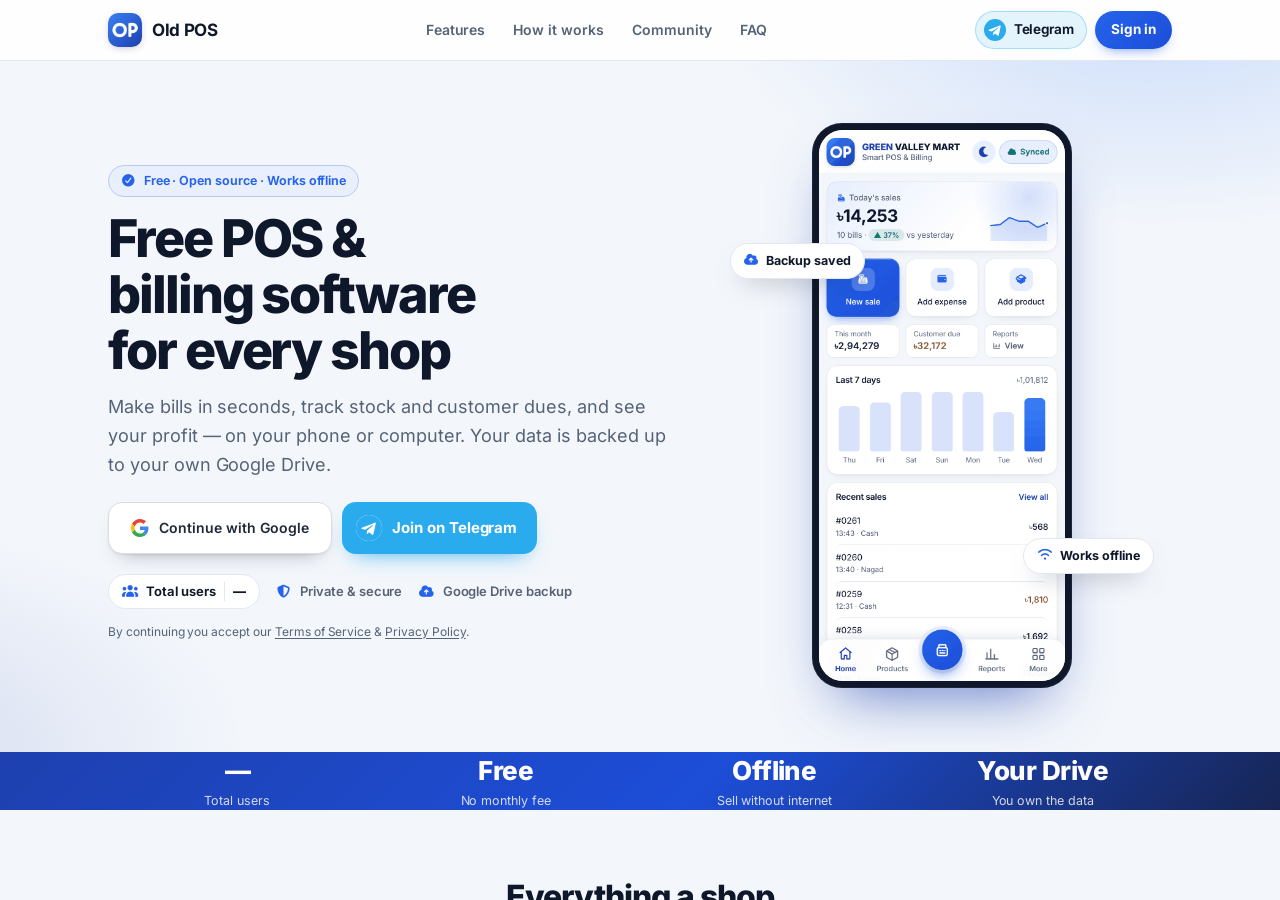
==== commit 74aca591: "Add files via upload" ====
--- a/business/index.html
+++ b/business/index.html
@@ -2,816 +2,16 @@
 <html lang="bn">
 <head>
 <meta charset="UTF-8">
-<meta name="viewport" content="width=device-width, initial-scale=1, viewport-fit=cover">
-<title>Old POS Business Support – ফলোয়ার, Facebook অ্যাড, পেইজ সেটআপ ও ভিডিও</title>
-<meta name="description" content="Facebook ফলোয়ার (ওয়ার্ল্ড ও বাংলাদেশি), Facebook অ্যাড রান, বিজনেস পেইজ সেটআপ ও ফেইসলেস প্রমোশনাল ভিডিও — বিকাশ, নগদ ও রকেটে পেমেন্ট করে WhatsApp-এ অর্ডার করুন।">
-<link rel="canonical" href="https://oldpos.com/business/">
-<meta name="color-scheme" content="light dark">
-<meta property="og:type" content="website"><meta property="og:site_name" content="Old POS Business Support">
-<meta property="og:title" content="Old POS Business Support"><meta property="og:description" content="ফলোয়ার, Facebook অ্যাড, পেইজ সেটআপ ও প্রমোশনাল ভিডিও — সহজ অর্ডার, WhatsApp কনফার্মেশন।">
-<meta property="og:url" content="https://oldpos.com/business/"><meta property="og:image" content="https://oldpos.com/assets/icons/og-image.png"><meta property="og:locale" content="bn_BD">
+<meta name="viewport" content="width=device-width, initial-scale=1">
+<title>Old POS Business Support</title>
+<meta name="robots" content="noindex">
 <meta name="theme-color" content="#1e40af">
-<link rel="icon" type="image/png" href="/assets/icons/favicon-32.png"><link rel="apple-touch-icon" href="/assets/icons/apple-touch-icon.png">
-<script>(function(){var d=document.documentElement;try{var m=localStorage.getItem('esypos_theme')||'auto';if(m==='dark'||(m==='auto'&&matchMedia('(prefers-color-scheme: dark)').matches))d.classList.add('dark');var s=localStorage.getItem('esypos_skin');if(s&&s!=='classic'&&s!=='original'&&/^[a-z]+$/.test(s))d.setAttribute('data-skin',s)}catch(e){}})()</script>
-<style>
-
-:root{--bg:#f3f6fb;--card:#fff;--text:#0f172a;--muted:#64748b;--border:#e2e8f0;--hover:#f1f5f9;--input:#f8fafc;--primary:#2563eb;--primary2:#3b82f6;--psoft:#eaf1ff;--ptext:#1e40af;--ok:#059669;--oksoft:#ecfdf5;--bad:#dc2626;--badsoft:#fef2f2;--warn:#b45309;--warnsoft:#fffbeb;--sk-deep:#1e40af;--sk-rgb:37,99,235;--grad:linear-gradient(135deg,#3b82f6 0%,#1e40af 100%);--ring:rgba(37,99,235,.30);--shadow:0 1px 2px rgba(15,23,42,.05),0 6px 18px -10px rgba(15,23,42,.14);--shadow-lg:0 14px 32px -14px rgba(30,64,175,.45);color-scheme:light}
-html.dark{--bg:#0b1220;--card:#111a2e;--text:#e5eaf3;--muted:#94a3b8;--border:#223049;--hover:#182338;--input:#0e1627;--primary:#3b82f6;--primary2:#60a5fa;--psoft:#172a52;--ptext:#bfd4ff;--ok:#34d399;--oksoft:#0c2a22;--bad:#f87171;--badsoft:#3a1620;--warn:#fbbf24;--warnsoft:#33260b;--sk-deep:#2563eb;--grad:linear-gradient(135deg,#3b82f6 0%,#2563eb 100%);--ring:rgba(59,130,246,.45);--shadow:0 1px 2px rgba(0,0,0,.4),0 8px 22px -12px rgba(0,0,0,.65);--shadow-lg:0 14px 32px -14px rgba(0,0,0,.7);color-scheme:dark}
-html[data-skin="emerald"]{--primary:#059669;--primary2:#10b981;--psoft:#e6f7f0;--ptext:#065f46;--bg:#f1f8f5;--info:#059669;--infosoft:#e6f7f0;--sk-deep:#047857;--sk-rgb:5,150,105;--grad:linear-gradient(135deg,#10b981 0%,#047857 100%);--ring:rgba(5,150,105,.30);--shadow-lg:0 14px 32px -14px rgba(5,150,105,.45)}
-html.dark[data-skin="emerald"]{--primary:#10b981;--primary2:#34d399;--psoft:#0f2f27;--ptext:#a7f3d0;--bg:#0a1512;--info:#34d399;--infosoft:#0f2f27;--sk-deep:#059669;--grad:linear-gradient(135deg,#10b981 0%,#059669 100%);--ring:rgba(5,150,105,.45)}
-html[data-skin="ocean"]{--primary:#0891b2;--primary2:#06b6d4;--psoft:#e2f5fa;--ptext:#155e75;--bg:#f0f7fa;--info:#0891b2;--infosoft:#e2f5fa;--sk-deep:#0e7490;--sk-rgb:8,145,178;--grad:linear-gradient(135deg,#06b6d4 0%,#0e7490 100%);--ring:rgba(8,145,178,.30);--shadow-lg:0 14px 32px -14px rgba(8,145,178,.45)}
-html.dark[data-skin="ocean"]{--primary:#06b6d4;--primary2:#22d3ee;--psoft:#0e2f3a;--ptext:#a5f3fc;--bg:#09151b;--info:#22d3ee;--infosoft:#0e2f3a;--sk-deep:#0891b2;--grad:linear-gradient(135deg,#06b6d4 0%,#0891b2 100%);--ring:rgba(8,145,178,.45)}
-html[data-skin="sunset"]{--primary:#ea580c;--primary2:#f97316;--psoft:#fff0e5;--ptext:#9a3412;--bg:#fbf6f2;--info:#ea580c;--infosoft:#fff0e5;--sk-deep:#c2410c;--sk-rgb:234,88,12;--grad:linear-gradient(135deg,#f97316 0%,#c2410c 100%);--ring:rgba(234,88,12,.30);--shadow-lg:0 14px 32px -14px rgba(234,88,12,.45)}
-html.dark[data-skin="sunset"]{--primary:#f97316;--primary2:#fb923c;--psoft:#3a1d0e;--ptext:#fed7aa;--bg:#170f0a;--info:#fb923c;--infosoft:#3a1d0e;--sk-deep:#ea580c;--grad:linear-gradient(135deg,#f97316 0%,#ea580c 100%);--ring:rgba(234,88,12,.45)}
-html[data-skin="royal"]{--primary:#7c3aed;--primary2:#8b5cf6;--psoft:#f0eaff;--ptext:#5b21b6;--bg:#f6f4fb;--info:#7c3aed;--infosoft:#f0eaff;--sk-deep:#6d28d9;--sk-rgb:124,58,237;--grad:linear-gradient(135deg,#8b5cf6 0%,#6d28d9 100%);--ring:rgba(124,58,237,.30);--shadow-lg:0 14px 32px -14px rgba(124,58,237,.45)}
-html.dark[data-skin="royal"]{--primary:#8b5cf6;--primary2:#a78bfa;--psoft:#241b4a;--ptext:#ddd6fe;--bg:#100d1c;--info:#a78bfa;--infosoft:#241b4a;--sk-deep:#7c3aed;--grad:linear-gradient(135deg,#8b5cf6 0%,#7c3aed 100%);--ring:rgba(124,58,237,.45)}
-html[data-skin="rose"]{--primary:#e11d48;--primary2:#f43f5e;--psoft:#ffebef;--ptext:#9f1239;--bg:#fbf4f5;--info:#e11d48;--infosoft:#ffebef;--sk-deep:#be123c;--sk-rgb:225,29,72;--grad:linear-gradient(135deg,#f43f5e 0%,#be123c 100%);--ring:rgba(225,29,72,.30);--shadow-lg:0 14px 32px -14px rgba(225,29,72,.45)}
-html.dark[data-skin="rose"]{--primary:#f43f5e;--primary2:#fb7185;--psoft:#3b1420;--ptext:#fecdd3;--bg:#170c10;--info:#fb7185;--infosoft:#3b1420;--sk-deep:#e11d48;--grad:linear-gradient(135deg,#f43f5e 0%,#e11d48 100%);--ring:rgba(225,29,72,.45)}
-html[data-skin="graphite"]{--primary:#334155;--primary2:#475569;--psoft:#eceff3;--ptext:#1e293b;--bg:#f4f5f7;--info:#334155;--infosoft:#eceff3;--sk-deep:#1e293b;--sk-rgb:51,65,85;--grad:linear-gradient(135deg,#475569 0%,#1e293b 100%);--ring:rgba(51,65,85,.30);--shadow-lg:0 14px 32px -14px rgba(51,65,85,.45)}
-html.dark[data-skin="graphite"]{--primary:#94a3b8;--primary2:#cbd5e1;--psoft:#1e2635;--ptext:#e2e8f0;--bg:#0d1117;--info:#cbd5e1;--infosoft:#1e2635;--sk-deep:#334155;--grad:linear-gradient(135deg,#94a3b8 0%,#334155 100%);--ring:rgba(51,65,85,.45)}
-
-*{box-sizing:border-box;-webkit-tap-highlight-color:transparent}
-:root{--r-sm:10px;--r-md:14px;--r-lg:18px;--r-xl:24px;--sk-rgb:37,99,235}
-html{-webkit-text-size-adjust:100%;scroll-behavior:smooth}
-body{margin:0;background:var(--bg);color:var(--text);font:15px/1.55 system-ui,-apple-system,"Segoe UI",Roboto,"Noto Sans Bengali","Kohinoor Bangla","Nirmala UI",sans-serif;-webkit-font-smoothing:antialiased;padding-bottom:env(safe-area-inset-bottom)}
-body:before{content:"";position:fixed;inset:0 0 auto 0;height:340px;background:radial-gradient(900px 300px at 85% -10%,color-mix(in srgb,var(--primary) 16%,transparent),transparent 70%);pointer-events:none;z-index:-1}
-button,input,textarea{font-family:inherit}
-[hidden]{display:none!important}
-.top{position:sticky;top:0;z-index:5;background:color-mix(in srgb,var(--bg) 86%,transparent);backdrop-filter:blur(12px);-webkit-backdrop-filter:blur(12px);border-bottom:1px solid var(--border)}
-.top .in{max-width:980px;margin:0 auto;display:flex;align-items:center;gap:10px;padding:10px 16px;padding-top:max(10px,env(safe-area-inset-top))}
-.top img{width:36px;height:36px;border-radius:11px;box-shadow:var(--shadow)}
-.top b{font-size:16px;font-weight:800;letter-spacing:-.01em;line-height:1.2}.top b small{display:block;font-size:11px;font-weight:500;color:var(--muted);letter-spacing:0}
-.top a.sw{margin-left:auto;font-size:12.5px;font-weight:700;color:var(--ptext);background:var(--psoft);padding:8px 14px;border-radius:99px;text-decoration:none}
-.tg{width:36px;height:36px;border-radius:50%;border:1px solid var(--border);background:var(--card);color:var(--muted);display:grid;place-items:center;cursor:pointer;flex:none}.tg svg{width:18px;height:18px}
-.wrap{max-width:980px;margin:0 auto;padding:16px 16px 40px}
-.page-head{display:flex;align-items:center;justify-content:space-between;gap:10px 14px;margin:6px 0 14px;flex-wrap:wrap}
-.page-head h2{font-size:21px;font-weight:800;margin:0}.page-head p{margin:2px 0 0;font-size:13px;color:var(--muted)}
-.card{background:var(--card);border:1px solid var(--border);border-radius:var(--r-lg);box-shadow:var(--shadow)}
-.muted{color:var(--muted)}.xs{font-size:12.5px;line-height:1.45}
-.label{display:block;font-size:13px;font-weight:700;color:var(--muted);margin:0 0 6px}
-.field{margin-bottom:14px}
-.input{width:100%;font-size:16px;color:var(--text);background:var(--input);border:1.5px solid color-mix(in srgb,var(--muted) 45%,var(--border));border-radius:12px;padding:13px 14px;outline:0;transition:border-color .15s,box-shadow .15s}
-.input:hover{border-color:var(--muted)}.input:focus{border-color:var(--primary);box-shadow:0 0 0 4px var(--ring)}
-textarea.input{display:block}
-.chip{border:1px solid var(--border);white-space:nowrap;padding:8px 15px;border-radius:99px;font-size:13px;font-weight:700;background:var(--card);color:var(--muted);cursor:pointer}
-.chip.on{background:var(--grad);color:#fff;border-color:transparent}
-.btn{display:inline-flex;align-items:center;justify-content:center;gap:8px;font-weight:700;font-size:15px;color:var(--text);background:var(--card);border:1px solid var(--border);border-radius:14px;min-height:46px;padding:0 18px;cursor:pointer;text-decoration:none}
-.btn-primary{background:var(--grad);color:#fff;border-color:transparent;box-shadow:0 10px 20px -10px rgba(var(--sk-rgb),.8)}
-.btn-primary:hover{filter:brightness(1.07)}
-.btn-ghost{background:transparent}.btn-block{display:flex;width:100%}
-.btn:active{transform:scale(.99)}
-footer{margin-top:30px;color:var(--muted);font-size:12.5px;text-align:center}footer a{color:var(--primary)}
-.bz{max-width:none}
-/* ---- v12.9.3 standalone page additions ---- */
-.bz-hbtn{display:inline-flex;align-items:center;gap:6px;margin-top:16px;padding:11px 18px;border-radius:99px;background:#fff;color:var(--sk-deep,#1e40af);font-weight:800;font-size:14px;text-decoration:none;box-shadow:0 10px 22px -10px rgba(0,0,0,.45)}
-.bz-sec{margin-top:26px}
-.bz-sh{display:flex;align-items:center;gap:12px;margin-bottom:12px}
-.bz-sh h3{margin:0;font-size:18px;font-weight:800;letter-spacing:-.01em}.bz-sh p{margin:1px 0 0;font-size:12.5px;color:var(--muted)}
-.bz-sn{flex:none;width:36px;height:36px;border-radius:12px;display:grid;place-items:center;background:var(--grad);color:#fff;font-weight:800;font-size:15px;box-shadow:0 8px 16px -8px rgba(var(--sk-rgb),.8)}
-.bz-tabs{display:grid;grid-template-columns:1fr 1fr;gap:8px;padding:5px;background:var(--hover);border:1px solid var(--border);border-radius:16px}
-.bz-tab{display:flex;align-items:center;justify-content:center;gap:8px;min-height:50px;border:1.5px solid transparent;border-radius:12px;background:transparent;color:var(--muted);font-size:14.5px;font-weight:800;cursor:pointer;transition:.18s}
-.bz-tab span{font-size:18px}
-.bz-tab[aria-pressed=true]{background:var(--card);color:var(--ptext);border-color:color-mix(in srgb,var(--primary) 38%,var(--border));box-shadow:var(--shadow)}
-.bz-info{margin-top:10px;padding:12px 15px;border:1px solid color-mix(in srgb,var(--primary) 24%,var(--border));border-left:4px solid var(--primary);border-radius:13px;background:var(--psoft);color:var(--ptext);font-size:13.5px;line-height:1.6}
-.bz-rows{display:grid;gap:11px;margin-top:12px}
-.bz-row{position:relative;display:flex;align-items:center;gap:14px;width:100%;text-align:left;color:var(--text);font:inherit;background:var(--card);border:1.5px solid var(--border);border-radius:var(--r-lg);padding:14px 16px;cursor:pointer;box-shadow:var(--shadow);transition:border-color .15s,transform .12s,box-shadow .18s,opacity .5s,transform .5s}
-.bz-row:hover{border-color:color-mix(in srgb,var(--primary) 55%,var(--border));box-shadow:var(--shadow-lg)}
-.bz-row:focus-visible{outline:0;box-shadow:0 0 0 4px var(--ring);border-color:var(--primary)}
-.bz-row .bz-ic{width:46px;height:46px}
-.bz-rn{font-weight:800;font-size:16.5px;line-height:1.25}.bz-rn small{display:block;font-weight:500;font-size:12.5px;color:var(--muted);margin-top:2px}
-.bz-rp{margin-left:auto;text-align:right;font-weight:800;font-size:20px;color:var(--primary);white-space:nowrap;font-variant-numeric:tabular-nums}
-.bz-rp .bz-go{display:block;width:max-content;margin:5px 0 0 auto;font-size:11.5px;padding:3px 11px;box-shadow:none}
-.bz-row .bz-tag{position:absolute;top:-9px;right:16px;font-style:normal;font-size:10.5px;font-weight:800;padding:1px 10px;border-radius:99px;background:var(--warnsoft);color:var(--warn);border:1px solid color-mix(in srgb,var(--warn) 30%,transparent)}
-.bz-go2{display:inline-flex;align-items:center;gap:4px;font-size:13px;font-weight:700;color:#fff;background:var(--grad);padding:8px 14px;border-radius:99px;box-shadow:0 8px 16px -8px rgba(var(--sk-rgb),.8)}
-.bz-svc .bz-no{display:none}
-.bz-grid{grid-template-columns:1fr}
-@media(min-width:760px){.bz-grid{grid-template-columns:repeat(3,minmax(0,1fr));align-items:stretch}.bz-svc{grid-template-columns:1fr;grid-template-areas:"ic" "body" "cta"}.bz-svc .bz-body{padding-right:0}.bz-svc .bz-cta{align-self:end}}
-/* gradual reveal */
-.bz-rv{opacity:0;transform:translateY(16px);transition:opacity .55s cubic-bezier(.22,1,.36,1) var(--d,0ms),transform .55s cubic-bezier(.22,1,.36,1) var(--d,0ms)}
-.bz-rv.in{opacity:1;transform:none}
-.bz-row.bz-rv.in:active,.bz-svc.bz-rv.in:active{transform:scale(.99)}
-@media(prefers-reduced-motion:reduce){.bz-rv{opacity:1;transform:none;transition:none}}
-@media(max-width:560px){.wrap{padding:12px 12px 40px}.bz-rp{font-size:17px}.bz-rn{font-size:14.5px}.bz-row{padding:13px 12px;gap:10px}.bz-row .bz-ic{width:40px;height:40px}.bz-tab{font-size:13px;gap:5px;min-height:46px}}
-
-/* Old POS v12.9.3 — Business Support page. Uses the app's own tokens so every skin, light and dark mode just works. */
-.bz{max-width:980px;margin:0 auto;padding-bottom:28px;font-family:inherit}
-.bz .bz-i{flex:none;display:block}
-.bz-head{margin-bottom:14px}
-.bz-headl{display:flex;align-items:center;gap:10px;min-width:0}
-.bz-back{flex:none;width:40px;height:40px;border-radius:12px;border:1px solid var(--border);background:var(--card);color:var(--text);display:grid;place-items:center;cursor:pointer;box-shadow:var(--shadow)}
-.bz-back:hover{background:var(--hover)}
-
-/* hero */
-.bz-hero{position:relative;overflow:hidden;border-radius:var(--r-xl);padding:22px 22px 18px;color:#fff;background:var(--grad);box-shadow:var(--shadow-lg)}
-.bz-hero:before,.bz-hero:after{content:"";position:absolute;border-radius:50%;background:rgba(255,255,255,.11);pointer-events:none}
-.bz-hero:before{width:210px;height:210px;right:-60px;top:-80px}
-.bz-hero:after{width:130px;height:130px;right:90px;bottom:-70px;background:rgba(255,255,255,.07)}
-.bz-hero-t{position:relative;max-width:620px}
-.bz-pill{display:inline-flex;align-items:center;gap:6px;padding:5px 11px;border-radius:99px;background:rgba(255,255,255,.18);font-size:12px;font-weight:700;letter-spacing:.01em}
-.bz-hero h1{margin:12px 0 6px;font-size:clamp(21px,4.6vw,30px);line-height:1.25;letter-spacing:-.01em;font-weight:800}
-.bz-hero p{margin:0;font-size:14px;line-height:1.6;opacity:.93}
-.bz-hero-s{position:relative;display:grid;grid-template-columns:repeat(3,1fr);gap:8px;margin-top:16px}
-.bz-hero-s div{background:rgba(255,255,255,.15);border:1px solid rgba(255,255,255,.18);border-radius:14px;padding:9px 6px;text-align:center;backdrop-filter:blur(4px);-webkit-backdrop-filter:blur(4px)}
-.bz-hero-s b{display:block;font-size:17px;font-weight:800;line-height:1.2}
-.bz-hero-s span{display:block;font-size:11.5px;opacity:.9;margin-top:1px}
-
-.bz-h3{font-size:16px;font-weight:800;margin:22px 2px 10px;letter-spacing:-.01em}
-
-/* service cards */
-.bz-grid{display:grid;grid-template-columns:1fr;gap:12px}
-.bz-svc{position:relative;display:grid;grid-template-columns:auto 1fr;grid-template-areas:"ic body" "cta cta";gap:12px 14px;align-items:start;width:100%;text-align:left;color:var(--text);font:inherit;background:var(--card);border:1.5px solid var(--border);border-radius:var(--r-lg);padding:16px;cursor:pointer;box-shadow:var(--shadow);transition:border-color .15s,transform .12s,box-shadow .18s}
-.bz-svc:hover{border-color:color-mix(in srgb,var(--primary) 55%,var(--border));box-shadow:var(--shadow-lg)}
-.bz-svc:active{transform:scale(.99)}
-.bz-svc:focus-visible{outline:0;border-color:var(--primary);box-shadow:0 0 0 4px var(--ring)}
-.bz-no{position:absolute;top:12px;right:14px;font-size:12px;font-weight:800;color:var(--muted);opacity:.7}
-.bz-ic{grid-area:ic;width:52px;height:52px;border-radius:16px;display:grid;place-items:center;background:var(--psoft);color:var(--primary)}
-.bz-feat .bz-ic{background:var(--grad);color:#fff;box-shadow:0 10px 20px -10px rgba(var(--sk-rgb,37,99,235),.8)}
-.bz-body{grid-area:body;display:block;min-width:0;padding-right:18px}
-.bz-t{display:flex;align-items:center;gap:8px;flex-wrap:wrap;font-size:16.5px;font-weight:800;line-height:1.3}
-.bz-tag{font-style:normal;font-size:10.5px;font-weight:800;padding:2px 9px;border-radius:99px;background:var(--warnsoft);color:var(--warn);border:1px solid color-mix(in srgb,var(--warn) 30%,transparent)}
-.bz-s{display:block;font-size:12.5px;color:var(--muted);font-weight:600;margin-top:1px}
-.bz-d{display:block;font-size:13.5px;color:var(--text);opacity:.82;line-height:1.6;margin-top:8px}
-.bz-pts{display:flex;flex-wrap:wrap;gap:6px;margin-top:10px}
-.bz-pts span{display:inline-flex;align-items:center;gap:5px;font-size:12px;font-weight:600;color:var(--ptext);background:var(--psoft);padding:4px 10px;border-radius:99px}
-.bz-pts .bz-i{color:var(--ok)}
-.bz-cta{grid-area:cta;display:flex;align-items:center;justify-content:space-between;gap:10px;border-top:1px dashed var(--border);padding-top:12px}
-.bz-cta b{font-size:19px;font-weight:800;color:var(--primary);letter-spacing:-.01em;font-variant-numeric:tabular-nums}
-.bz-go{display:inline-flex;align-items:center;gap:4px;font-size:13px;font-weight:700;color:#fff;background:var(--grad);padding:8px 14px;border-radius:99px;box-shadow:0 8px 16px -8px rgba(var(--sk-rgb,37,99,235),.8)}
-
-@media(min-width:720px){
-  .bz-hero{padding:28px 30px 22px}
-  .bz-hero-s{max-width:430px}
-  .bz-grid{grid-template-columns:repeat(2,minmax(0,1fr));gap:14px}
-  .bz-feat{grid-column:1/-1;grid-template-columns:auto 1fr auto;grid-template-areas:"ic body cta";align-items:center;padding:20px 22px}
-  .bz-feat .bz-ic{width:64px;height:64px;border-radius:19px}
-  .bz-feat .bz-cta{flex-direction:column;align-items:flex-end;border-top:0;border-left:1px dashed var(--border);padding:0 0 0 22px;gap:10px}
-  .bz-feat .bz-cta b{font-size:22px}
-}
-
-/* trust + note + help */
-.bz-trust{display:grid;grid-template-columns:1fr;gap:8px;margin-top:14px}
-.bz-trust>div{display:flex;align-items:center;gap:11px;background:var(--card);border:1px solid var(--border);border-radius:14px;padding:11px 14px;color:var(--ok)}
-.bz-trust span{display:block;font-size:12.5px;color:var(--muted);line-height:1.4}
-.bz-trust b{display:block;color:var(--text);font-size:13.5px}
-@media(min-width:720px){.bz-trust{grid-template-columns:1fr 1fr}}
-.bz-note{margin:14px 2px 0;padding:11px 14px;border-radius:12px;background:var(--hover);color:var(--muted);font-size:12.5px;line-height:1.6}
-.bz-help{display:flex;align-items:center;justify-content:center;gap:8px;margin-top:12px;padding:13px 16px;border-radius:14px;font-weight:700;font-size:14px;text-decoration:none;color:#15803d;background:color-mix(in srgb,#16a34a 10%,var(--card));border:1px solid color-mix(in srgb,#16a34a 28%,var(--border))}
-html.dark .bz-help{color:#4ade80}
-.bz-help:hover{background:color-mix(in srgb,#16a34a 16%,var(--card))}
-
-/* history */
-.bz-his{display:grid;gap:8px}
-.bz-hi{display:flex;align-items:center;gap:10px;background:var(--card);border:1px solid var(--border);border-radius:14px;padding:10px 14px;font-size:13.5px}
-.bz-hi div{min-width:0}
-.bz-hi b{display:block;font-weight:800}
-.bz-hi span{display:block;color:var(--muted);font-size:12px;overflow:hidden;text-overflow:ellipsis;white-space:nowrap}
-.bz-hi em{margin-left:auto;font-style:normal;font-weight:800;color:var(--primary);white-space:nowrap}
-.bz-hi a{font-size:12px;font-weight:700;color:var(--ok);text-decoration:none;white-space:nowrap}
-
-/* stepper */
-.bz-steps{list-style:none;display:flex;gap:6px;margin:0 0 14px;padding:0}
-.bz-steps li{flex:1;display:flex;align-items:center;justify-content:center;gap:8px;padding:9px 6px;border-radius:12px;font-size:12.5px;font-weight:700;color:var(--muted);background:var(--hover);border:1px solid transparent}
-.bz-steps li span{width:22px;height:22px;border-radius:50%;display:grid;place-items:center;background:var(--card);border:1.5px solid var(--border);font-size:11.5px;font-weight:800}
-.bz-steps li.on{color:var(--ptext);background:var(--psoft);border-color:color-mix(in srgb,var(--primary) 35%,var(--border))}
-.bz-steps li.on span{background:var(--primary);border-color:var(--primary);color:#fff}
-.bz-steps li.done{color:var(--ok)}
-.bz-steps li.done span{background:var(--ok);border-color:var(--ok);color:#fff}
-
-/* forms */
-.bz-card{padding:18px;max-width:640px}
-.bz .field{margin-bottom:16px}
-.bz-sum{display:flex;justify-content:space-between;align-items:center;gap:12px;background:var(--psoft);color:var(--ptext);border-radius:14px;padding:13px 15px;margin-bottom:18px;font-weight:700;font-size:14px}
-.bz-sum em{font-style:normal;font-size:20px;font-weight:800;white-space:nowrap;font-variant-numeric:tabular-nums}
-.bz-hint{margin-top:6px}
-.bz-err{min-height:1.2em;margin:4px 2px 0;color:var(--bad);font-size:13px;font-weight:600}
-.bz .input.bad{border-color:var(--bad)!important}
-.bz-btn{margin-top:8px;min-height:50px;font-size:15.5px;font-weight:800;gap:8px}
-.bz-ta{resize:vertical;min-height:84px;line-height:1.5;font-family:inherit}
-.bz-usdwrap{position:relative}
-.bz-usdwrap span{position:absolute;left:14px;top:50%;transform:translateY(-50%);font-weight:800;color:var(--muted);pointer-events:none}
-.bz-usdwrap .input{padding-left:30px;font-size:18px;font-weight:800;font-variant-numeric:tabular-nums}
-.bz-chips{display:flex;flex-wrap:wrap;gap:8px;margin-top:10px}
-.bz-calc{display:flex;align-items:center;justify-content:space-between;gap:10px;margin-top:12px;padding:11px 14px;border-radius:12px;background:var(--hover);color:var(--muted);font-size:13.5px;font-weight:600}
-.bz-calc b{font-size:19px;color:var(--text);font-weight:800}
-.bz-calc.ok{background:var(--oksoft);color:var(--ok)}
-.bz-calc.ok b{color:var(--ok)}
-.bz-calc.bad{background:var(--badsoft);color:var(--bad)}
-.bz-warn{margin-top:10px;padding:10px 13px;border-radius:12px;background:var(--warnsoft);color:var(--warn);font-size:12.5px;line-height:1.55;font-weight:600}
-.bz-incl{margin-bottom:16px;padding:14px 15px;border-radius:14px;background:var(--hover);border:1px solid var(--border)}
-.bz-incl b{display:block;font-size:13.5px;margin-bottom:8px}
-.bz-incl ul{list-style:none;margin:0;padding:0;display:grid;gap:7px}
-.bz-incl li{display:flex;align-items:center;gap:8px;font-size:13px;color:var(--text);opacity:.88}
-.bz-incl .bz-i{color:var(--ok)}
-
-/* packages */
-.bz-pk{display:grid;grid-template-columns:repeat(auto-fill,minmax(130px,1fr));gap:9px}
-.bz-p{display:flex;flex-direction:column;align-items:center;gap:2px;padding:13px 6px;border-radius:15px;border:2px solid var(--border);background:var(--card);color:var(--text);font:inherit;cursor:pointer;transition:.15s;box-shadow:var(--shadow)}
-.bz-p b{font-size:17px;font-weight:800}
-.bz-p span{font-size:11.5px;color:var(--muted);font-weight:600}
-.bz-p em{font-style:normal;margin-top:6px;font-weight:800;font-size:14.5px;color:var(--primary);font-variant-numeric:tabular-nums}
-.bz-p:hover{border-color:color-mix(in srgb,var(--primary) 50%,var(--border))}
-.bz-p.sel{border-color:var(--primary);background:var(--psoft);box-shadow:0 0 0 3px var(--ring)}
-.bz-p:focus-visible{outline:0;box-shadow:0 0 0 3px var(--ring)}
-
-/* payment */
-.bz-m{display:grid;grid-template-columns:repeat(3,1fr);gap:9px}
-.bz-m button{display:flex;flex-direction:column;align-items:center;justify-content:center;gap:5px;min-height:104px;padding:12px 4px;border-radius:15px;border:2px solid var(--border);background:var(--card);color:var(--text);font:inherit;cursor:pointer;box-shadow:var(--shadow);transition:.15s}
-.bz-m button b{font-size:13.5px}
-.bz-m button small{font-size:10.5px;color:var(--muted);font-weight:500;line-height:1.25}
-.bz-m button[aria-pressed=true]{border-color:var(--primary);background:var(--psoft);color:var(--ptext);box-shadow:0 0 0 3px var(--ring)}
-.bz-mark{display:grid;place-items:center;width:40px;height:40px;border-radius:12px;color:#fff;font-size:13px;font-weight:800;letter-spacing:-.6px;box-shadow:inset 0 1px 0 rgba(255,255,255,.25)}
-.bz-mark.bk{background:#e2136e}.bz-mark.ng{background:linear-gradient(135deg,#f7941d,#ed1c24)}.bz-mark.rk{background:#8c3494}
-.bz-num{display:flex;align-items:center;gap:10px;margin:14px 0 0;padding:12px 14px;border-radius:14px;background:var(--psoft);border:1px solid color-mix(in srgb,var(--primary) 38%,var(--border))}
-.bz-num div{flex:1;min-width:0}
-.bz-num small{display:block;font-size:12px;color:var(--muted)}
-.bz-num b{font-size:clamp(18px,4.4vw,23px);letter-spacing:.4px;font-variant-numeric:tabular-nums}
-.bz-num button{border:0;border-radius:10px;padding:9px 15px;background:var(--primary);color:#fff;font-weight:700;font-size:13px;cursor:pointer}
-.bz-amt{display:flex;align-items:center;justify-content:space-between;gap:10px;margin:10px 0 0;padding:11px 14px;border-radius:12px;background:var(--warnsoft);color:var(--warn);font-size:13.5px;font-weight:700;border:1px solid color-mix(in srgb,var(--warn) 22%,var(--border))}
-.bz-amt b{font-size:18px;color:var(--text)}
-.bz-how{margin:14px 0 16px;padding:0;list-style:none;counter-reset:s}
-.bz-how li{counter-increment:s;position:relative;padding:5px 0 5px 32px;color:var(--muted);font-size:13.5px;line-height:1.55}
-.bz-how li:before{content:counter(s);position:absolute;left:0;top:5px;width:22px;height:22px;border-radius:50%;background:var(--psoft);color:var(--ptext);font-weight:800;font-size:12px;display:grid;place-items:center}
-.bz-how b{color:var(--text)}
-
-/* done */
-.bz-ok{text-align:center;margin:0 auto}
-.bz-tick{width:68px;height:68px;margin:2px auto 12px;border-radius:50%;display:grid;place-items:center;background:var(--oksoft);color:var(--ok)}
-.bz-oid{display:inline-block;font-size:21px;font-weight:800;letter-spacing:1.5px;color:var(--primary);background:var(--psoft);padding:7px 18px;border-radius:12px}
-.bz-link{display:block;margin:6px auto 0;background:none;border:0;color:var(--primary);font-weight:700;font-size:12.5px;cursor:pointer}
-.bz-osum{display:flex;justify-content:space-between;align-items:center;gap:10px;margin:16px 0 4px;padding:12px 14px;border-radius:13px;background:var(--hover);font-size:13.5px;text-align:left}
-.bz-osum span{font-weight:800;color:var(--primary);white-space:nowrap}
-.bz-tl{list-style:none;margin:14px 0;padding:0;text-align:left}
-.bz-tl li{position:relative;padding:0 0 14px 34px;font-size:13px;color:var(--muted);line-height:1.5}
-.bz-tl li:before{content:"";position:absolute;left:10px;top:22px;bottom:0;width:2px;background:var(--border)}
-.bz-tl li:last-child:before{display:none}
-.bz-tl li:after{content:"";position:absolute;left:3px;top:2px;width:16px;height:16px;border-radius:50%;border:2px solid var(--border);background:var(--card)}
-.bz-tl li.d:after{background:var(--ok);border-color:var(--ok)}
-.bz-tl li.n:after{border-color:var(--primary)}
-.bz-tl b{display:block;color:var(--text);font-size:13.5px}
-.bz-wa{display:flex;align-items:center;justify-content:center;gap:8px;width:100%;min-height:50px;margin:2px 0 10px;border-radius:14px;background:#16a34a;color:#fff!important;font-weight:800;font-size:15px;text-decoration:none;border:0;box-shadow:0 10px 20px -10px rgba(22,163,74,.7)}
-.bz-wa:hover{background:#15803d}
-
-@media(max-width:560px){
-  .bz-hero{padding:18px 16px 14px;border-radius:20px}
-  .bz-card{padding:14px}
-  .bz-pk{grid-template-columns:repeat(2,minmax(0,1fr))}
-  .bz-steps li{font-size:12px;gap:5px;padding:8px 4px}
-  .bz-svc{padding:14px 13px;gap:10px 12px}
-  .bz-ic{width:46px;height:46px;border-radius:14px}
-  .bz-t{font-size:15.5px}
-}
-@media(prefers-reduced-motion:reduce){.bz *{transition:none!important}}
-
-
-/* ======== v12.9.3 advanced page ======== */
-.bz-hero{padding:30px 22px 20px;border-radius:28px}
-.bz-hero h1{font-size:clamp(25px,6.4vw,40px);line-height:1.18;margin:14px 0 10px}
-.bz-hl{background:linear-gradient(90deg,#fff,#fde68a);-webkit-background-clip:text;background-clip:text;color:transparent;-webkit-text-fill-color:transparent}
-.bz-hero p{font-size:15px;max-width:560px}
-.bz-orb{position:absolute;border-radius:50%;pointer-events:none;filter:blur(2px);animation:bzf 9s ease-in-out infinite}
-.bz-orb.o1{width:240px;height:240px;right:-70px;top:-90px;background:radial-gradient(circle at 30% 30%,rgba(255,255,255,.35),rgba(255,255,255,.04) 70%)}
-.bz-orb.o2{width:170px;height:170px;right:80px;bottom:-90px;background:radial-gradient(circle at 30% 30%,rgba(255,255,255,.25),rgba(255,255,255,.02) 70%);animation-delay:-4s}
-@keyframes bzf{0%,100%{transform:translateY(0)}50%{transform:translateY(14px)}}
-.bz-hero:before,.bz-hero:after{display:none}
-.bz-hbtns{display:flex;flex-wrap:wrap;gap:10px;margin-top:18px}
-.bz-hbtn.ghost{background:rgba(255,255,255,.16);color:#fff;border:1px solid rgba(255,255,255,.3);box-shadow:none}
-.bz-hbtn{margin-top:0}
-.bz-hero-s b{font-size:18px}
-@media(min-width:760px){.bz-hero{padding:42px 40px 28px}.bz-hero-s{max-width:520px;margin-top:26px}}
-
-.bz-nav{position:sticky;top:58px;z-index:4;margin:14px -4px 0;padding:8px 4px;background:color-mix(in srgb,var(--bg) 88%,transparent);backdrop-filter:blur(10px);-webkit-backdrop-filter:blur(10px)}
-.bz-nav-in{display:flex;gap:8px;overflow-x:auto;scrollbar-width:none;padding:2px 12px}
-.bz-nav-in::-webkit-scrollbar{display:none}
-.bz-nav a{flex:none;padding:8px 15px;border-radius:99px;font-size:13px;font-weight:700;text-decoration:none;color:var(--muted);background:var(--card);border:1px solid var(--border);transition:.15s}
-.bz-nav a.on{color:#fff;background:var(--grad);border-color:transparent;box-shadow:0 8px 16px -8px rgba(var(--sk-rgb),.8)}
-
-.bz-sec{margin-top:30px}
-.bz-sec[id]{scroll-margin-top:118px}
-.bz-info b{display:block;margin-bottom:2px;color:var(--text);font-size:14px}
-
-/* follower package cards */
-.bz-pcs{display:grid;grid-template-columns:repeat(2,minmax(0,1fr));gap:12px;margin-top:14px}
-.bz-pc{position:relative;display:flex;flex-direction:column;align-items:center;text-align:center;gap:2px;padding:20px 12px 14px;border-radius:20px;border:1.5px solid var(--border);background:var(--card);color:var(--text);font:inherit;cursor:pointer;box-shadow:var(--shadow);transition:border-color .15s,box-shadow .2s,transform .15s,opacity .55s,transform .55s}
-.bz-pc:hover{border-color:color-mix(in srgb,var(--primary) 55%,var(--border));box-shadow:var(--shadow-lg);transform:translateY(-3px)}
-.bz-pc:focus-visible{outline:0;box-shadow:0 0 0 4px var(--ring);border-color:var(--primary)}
-.bz-pc.pop{border-color:var(--primary);background:linear-gradient(180deg,var(--psoft),var(--card) 70%)}
-.bz-pc-ic{width:44px;height:44px;border-radius:14px;display:grid;place-items:center;background:var(--psoft);color:var(--primary);margin-bottom:8px}
-.bz-pc.pop .bz-pc-ic{background:var(--grad);color:#fff}
-.bz-pc-n{font-size:26px;font-weight:800;letter-spacing:-.02em;line-height:1.1}
-.bz-pc-l{font-size:12.5px;color:var(--muted);font-weight:600}
-.bz-pc-p{margin-top:10px;font-size:23px;font-weight:800;color:var(--primary);font-variant-numeric:tabular-nums}
-.bz-pc-r{font-size:11.5px;color:var(--muted);margin-top:2px}
-.bz-pc-b{margin-top:12px;display:inline-flex;align-items:center;gap:4px;font-size:13px;font-weight:800;color:#fff;background:var(--grad);padding:9px 16px;border-radius:99px;box-shadow:0 8px 16px -8px rgba(var(--sk-rgb),.8)}
-.bz-pc .bz-tag{position:absolute;top:-10px;left:50%;transform:translateX(-50%);font-style:normal;font-size:10.5px;font-weight:800;padding:2px 11px;border-radius:99px;background:var(--warnsoft);color:var(--warn);border:1px solid color-mix(in srgb,var(--warn) 30%,transparent);white-space:nowrap}
-.bz-pc .bz-tag.g{background:var(--oksoft);color:var(--ok);border-color:color-mix(in srgb,var(--ok) 30%,transparent)}
-@media(min-width:760px){.bz-pcs{grid-template-columns:repeat(auto-fit,minmax(170px,1fr))}}
-
-/* ads box */
-.bz-adbox{display:grid;gap:18px;border-radius:26px;padding:20px;background:var(--grad);color:#fff;box-shadow:var(--shadow-lg);position:relative;overflow:hidden}
-.bz-adbox:after{content:"";position:absolute;right:-60px;top:-60px;width:200px;height:200px;border-radius:50%;background:rgba(255,255,255,.1);pointer-events:none}
-.bz-pill.w{background:rgba(255,255,255,.2)}
-.bz-adl h4{margin:12px 0 10px;font-size:22px;line-height:1.3;font-weight:800}
-.bz-ul{list-style:none;margin:0;padding:0;display:grid;gap:8px}
-.bz-ul li{display:flex;align-items:center;gap:8px;font-size:13.5px}
-.bz-ul .bz-i{color:var(--ok)}
-.bz-ul.w li{color:rgba(255,255,255,.95)}.bz-ul.w .bz-i{color:#bbf7d0}
-.bz-adr{position:relative;z-index:1;background:var(--card);color:var(--text);border-radius:20px;padding:16px;box-shadow:0 14px 30px -16px rgba(0,0,0,.5)}
-.bz-adlab{display:block;font-size:13px;font-weight:700;color:var(--muted);margin-bottom:8px}
-.bz-range{width:100%;margin:14px 0 4px;accent-color:var(--primary);height:28px}
-.bz-adr .bz-chips{margin-top:6px}
-.bz-adtot{display:flex;align-items:center;justify-content:space-between;gap:10px;margin:12px 0 4px;padding:12px 14px;border-radius:13px;background:var(--hover);color:var(--muted);font-size:13.5px;font-weight:700}
-.bz-adtot b{font-size:21px;color:var(--ok);font-variant-numeric:tabular-nums}
-.bz-adtot.ok{background:var(--oksoft);color:var(--ok)}.bz-adtot.bad{background:var(--badsoft);color:var(--bad)}
-@media(min-width:820px){.bz-adbox{grid-template-columns:1fr 1.1fr;align-items:center;padding:28px}}
-
-/* setup + video */
-.bz-two2{display:grid;gap:14px}
-.bz-big{display:flex;flex-direction:column;gap:14px;padding:20px;border-radius:22px;background:var(--card);border:1px solid var(--border);box-shadow:var(--shadow);transition:box-shadow .2s,transform .2s,opacity .55s,transform .55s}
-.bz-big:hover{box-shadow:var(--shadow-lg)}
-.bz-big-h{display:flex;align-items:center;gap:13px}
-.bz-big-h h4{margin:0;font-size:18px;font-weight:800}.bz-big-h small{color:var(--muted);font-size:12.5px;font-weight:600}
-.bz-big .bz-ic{flex:none;width:52px;height:52px;border-radius:16px;display:grid;place-items:center;background:var(--psoft);color:var(--primary)}
-.bz-big-f{margin-top:auto;display:flex;align-items:center;justify-content:space-between;gap:10px;padding-top:14px;border-top:1px dashed var(--border)}
-.bz-big-f b{font-size:26px;font-weight:800;color:var(--primary);font-variant-numeric:tabular-nums}
-@media(min-width:760px){.bz-two2{grid-template-columns:1fr 1fr}}
-
-/* how it works */
-.bz-flow{list-style:none;margin:0;padding:0;display:grid;grid-template-columns:repeat(2,minmax(0,1fr));gap:12px;counter-reset:f}
-.bz-flow li{position:relative;padding:16px 14px;border-radius:18px;background:var(--card);border:1px solid var(--border);box-shadow:var(--shadow);transition:opacity .55s var(--d,0ms),transform .55s var(--d,0ms)}
-.bz-flow li span{display:grid;place-items:center;width:32px;height:32px;border-radius:50%;background:var(--grad);color:#fff;font-weight:800;margin-bottom:10px}
-.bz-flow b{display:block;font-size:14.5px}.bz-flow small{display:block;color:var(--muted);font-size:12.5px;margin-top:3px;line-height:1.45}
-@media(min-width:760px){.bz-flow{grid-template-columns:repeat(4,minmax(0,1fr))}}
-
-.bz-trust{grid-template-columns:repeat(2,minmax(0,1fr));margin-top:26px}
-@media(min-width:760px){.bz-trust{grid-template-columns:repeat(4,minmax(0,1fr))}}
-.bz-trust>div{align-items:flex-start}
-
-/* faq */
-.bz-faq{display:grid;gap:8px}
-.bz-faq details{background:var(--card);border:1px solid var(--border);border-radius:14px;padding:13px 15px}
-.bz-faq summary{cursor:pointer;font-weight:700;font-size:14px;list-style:none;display:flex;justify-content:space-between;gap:10px;align-items:center}
-.bz-faq summary::-webkit-details-marker{display:none}
-.bz-faq summary:after{content:"+";font-size:20px;color:var(--primary);font-weight:800;line-height:1}
-.bz-faq details[open] summary:after{content:"−"}
-.bz-faq p{margin:9px 0 0;color:var(--muted);font-size:13.5px;line-height:1.65}
-
-.bz-cb{display:flex;flex-wrap:wrap;align-items:center;justify-content:space-between;gap:14px;margin-top:26px;padding:20px;border-radius:22px;background:var(--psoft);border:1px solid color-mix(in srgb,var(--primary) 25%,var(--border))}
-.bz-cb h4{margin:0 0 3px;font-size:17px;font-weight:800;color:var(--text)}.bz-cb p{margin:0;font-size:13.5px;color:var(--muted);max-width:420px}
-.bz-cb .bz-hbtn{background:#16a34a;color:#fff;box-shadow:0 10px 20px -10px rgba(22,163,74,.7)}
-
-/* two-column checkout */
-.bz-two{display:grid;gap:14px;align-items:start}
-.bz-two .bz-card{max-width:none}
-.bz-aside{display:none}
-@media(min-width:900px){
-  .bz-two{grid-template-columns:minmax(0,1fr) 330px}
-  .bz-aside{display:block;position:sticky;top:76px}
-  .bz-ac{padding:18px}
-  .bz-ah{display:flex;align-items:center;gap:12px;margin-bottom:14px}
-  .bz-ah .bz-ic{flex:none;width:48px;height:48px;border-radius:15px;display:grid;place-items:center;background:var(--grad);color:#fff}
-  .bz-ah b{display:block;font-size:15.5px}.bz-ah small{color:var(--muted);font-size:12.5px}
-  .bz-at{display:flex;justify-content:space-between;align-items:center;margin:16px 0 12px;padding:13px 14px;border-radius:14px;background:var(--psoft);color:var(--ptext);font-weight:700}
-  .bz-at b{font-size:22px;font-weight:800;font-variant-numeric:tabular-nums}
-  .bz-as{display:flex;gap:9px;font-size:12.5px;color:var(--muted);line-height:1.5}.bz-as .bz-i{color:var(--ok);margin-top:2px}
-  .bz-al{display:flex;align-items:center;justify-content:center;gap:7px;margin-top:14px;padding:11px;border-radius:12px;font-size:13px;font-weight:700;text-decoration:none;color:#15803d;background:color-mix(in srgb,#16a34a 10%,var(--card))}
-  html.dark .bz-al{color:#4ade80}
-}
-.bz-steps li{transition:.2s}
-
-/* floating whatsapp */
-.bz-fab{position:fixed;right:14px;bottom:calc(14px + env(safe-area-inset-bottom));z-index:6;display:flex;align-items:center;gap:8px;background:#16a34a;color:#fff;text-decoration:none;font-weight:800;font-size:13.5px;padding:11px 15px;border-radius:99px;box-shadow:0 12px 26px -10px rgba(22,163,74,.7)}
-.bz-fab svg{width:18px;height:18px}
-@media(max-width:420px){.bz-fab span{display:none}.bz-fab{padding:13px}}
-</style>
+<link rel="canonical" href="https://oldpos.com/business">
+<link rel="icon" type="image/png" href="/assets/icons/favicon-32.png">
+<!-- oldpos.com/business is not a separate page: it opens inside the Old POS software (sign-in required). -->
+<script>(function(){var q=(location.search||'').replace(/^\?/,'');location.replace('/?go=business'+(q?'&'+q:''))})();</script>
+<noscript><meta http-equiv="refresh" content="0;url=/?go=business"></noscript>
+<style>body{margin:0;font:16px/1.6 system-ui,-apple-system,"Segoe UI",Roboto,"Noto Sans Bengali","Nirmala UI",sans-serif;background:#1e40af;color:#fff;display:grid;place-items:center;min-height:100vh;text-align:center}a{color:#bfdbfe;font-weight:700}</style>
 </head>
-<body>
-<div class="top"><div class="in"><img src="/assets/icons/icon-192.png" width="36" height="36" alt=""><b>Old POS Business<small>Old POS সফটওয়্যারের অংশ</small></b><a class="sw" href="/">সফটওয়্যার</a><button class="tg" id="tg" type="button" aria-label="ডার্ক / লাইট মোড"><svg viewBox="0 0 24 24" fill="none" stroke="currentColor" stroke-width="2" stroke-linecap="round" stroke-linejoin="round"><path d="M21 12.8A9 9 0 1 1 11.2 3a7 7 0 0 0 9.8 9.8z"/></svg></button></div></div>
-<main class="wrap"><div id="view"></div>
-<footer>© Old POS · <a href="/">সফটওয়্যার</a> · <a href="/terms.html">শর্তাবলি</a> · <a href="/privacy.html">গোপনীয়তা</a></footer></main>
-<a class="bz-fab" id="bz-fab" href="#" target="_blank" rel="noopener" aria-label="WhatsApp সাহায্য"><svg viewBox="0 0 24 24" fill="currentColor"><path d="M12 2a10 10 0 0 0-8.6 15.1L2 22l5-1.3A10 10 0 1 0 12 2zm5.2 14c-.2.6-1.3 1.2-1.8 1.2-.5.1-1 .2-3.3-.7-2.8-1.1-4.6-4-4.7-4.2-.1-.2-1.1-1.5-1.1-2.8s.7-2 1-2.2c.2-.3.5-.3.7-.3h.5c.2 0 .4 0 .6.5l.8 2c.1.1.1.3 0 .4l-.4.6c-.1.2-.3.3-.1.6.2.3.8 1.3 1.7 2.1 1.1 1 2 1.3 2.3 1.4.3.1.4.1.6-.1l.8-1c.2-.2.3-.2.6-.1l1.9.9c.3.1.4.2.5.3.1.2.1.8-.1 1.4z"/></svg><span>হেল্প</span></a>
-<noscript><p style="padding:20px;text-align:center">এই পেজ চালাতে JavaScript চালু করুন।</p></noscript>
-<script>
-/* Old POS Business Support (v12.9.3) — standalone page oldpos.com/business (replaces the old /smm page).
-   Followers first, then Facebook Ads · Business Page setup · Faceless promo video.
-   Flow: service -> details -> payment (bKash / Nagad / Rocket) -> order sent to WhatsApp. */
-(function () {
-  'use strict';
-  const esc = v => String(v == null ? '' : v).replace(/[&<>"']/g, c => ({ '&': '&amp;', '<': '&lt;', '>': '&gt;', '"': '&quot;', "'": '&#39;' }[c]));
-  const $ = id => document.getElementById(id);
-
-  /* ====== Config (change prices / numbers here) ====== */
-  const WA = '8801350323319';
-  const USD_RATE = 155;          // ৳ per 1 USD of Facebook Ads budget
-  const USD_MIN = 10;            // minimum ad budget in USD
-  const USD_MAX = 10000;
-  const PM = {
-    bKash:  { n: '01350-323319', c: '#e2136e', bn: 'বিকাশ', mark: 'bK', cls: 'bk' },
-    Nagad:  { n: '01627-647776', c: '#f6921e', bn: 'নগদ',  mark: 'N',  cls: 'ng' },
-    Rocket: { n: '01350-323319', c: '#8c3494', bn: 'রকেট', mark: 'R',  cls: 'rk' }
-  };
-  const PKG = {
-    world: [[5000, '৫ হাজার', 395], [10000, '১০ হাজার', 790], [25000, '২৫ হাজার', 1975], [50000, '৫০ হাজার', 3950], [100000, '১ লক্ষ', 7900]],
-    bd:    [[5000, '৫ হাজার', 900], [10000, '১০ হাজার', 1700], [30000, '৩০ হাজার', 5100], [50000, '৫০ হাজার', 8500]]
-  };
-  const SETUP_PRICE = 1500, VIDEO_PRICE = 2000;
-  const ADS_CHIPS = [10, 20, 50, 100, 250];
-
-  /* ====== Icons (24px outline, currentColor) ====== */
-  const IC = {
-    ads: '<path d="M3 11v2a1 1 0 0 0 1 1h2l5 4V6L6 10H4a1 1 0 0 0-1 1z"/><path d="M15.5 8.5a5 5 0 0 1 0 7M18.5 5.5a9 9 0 0 1 0 13"/>',
-    world: '<circle cx="12" cy="12" r="9"/><path d="M3 12h18M12 3a14 14 0 0 1 0 18M12 3a14 14 0 0 0 0 18"/>',
-    bd: '<path d="M16 21v-2a4 4 0 0 0-4-4H6a4 4 0 0 0-4 4v2"/><circle cx="9" cy="7" r="4"/><path d="M19 8v6M22 11h-6"/>',
-    setup: '<path d="M3 9 4.5 4h15L21 9"/><path d="M3 9a3 3 0 0 0 6 0 3 3 0 0 0 6 0 3 3 0 0 0 6 0"/><path d="M5 12v8h14v-8"/><path d="M10 20v-5h4v5"/>',
-    video: '<circle cx="12" cy="12" r="9"/><path d="m10 8.5 6 3.5-6 3.5z"/>',
-    check: '<path d="m5 12.5 4.5 4.5L19 7.5"/>',
-    back: '<path d="M15 18l-6-6 6-6"/>',
-    wa: '<path d="M12 2a10 10 0 0 0-8.6 15.1L2 22l5-1.3A10 10 0 1 0 12 2z"/>',
-    shield: '<path d="M12 3 4 6v6c0 4.5 3.2 7.7 8 9 4.8-1.3 8-4.5 8-9V6z"/><path d="m9 12 2 2 4-4"/>',
-    arrow: '<path d="M9 18l6-6-6-6"/>'
-  };
-  const svg = (n, s) => `<svg class="bz-i" viewBox="0 0 24 24" width="${s || 22}" height="${s || 22}" fill="none" stroke="currentColor" stroke-width="1.9" stroke-linecap="round" stroke-linejoin="round" aria-hidden="true">${IC[n]}</svg>`;
-
-  /* ====== Helpers ====== */
-  const BNd = '০১২৩৪৫৬৭৮৯';
-  const bn = n => String(n).replace(/\d/g, d => BNd[d]);
-  const tk = n => bn(Number(n).toLocaleString('en-US')) + '৳';
-  const ls = (k, v) => { try { if (v === undefined) return localStorage.getItem(k); localStorage.setItem(k, v); } catch (_) { return null; } };
-  const jget = k => { try { return JSON.parse(ls(k) || '[]') || []; } catch (_) { return []; } };
-  function cleanLink(v) {
-    v = (v || '').trim();
-    if (v && !/^[a-z][a-z0-9+.-]*:/i.test(v) && /^[\w-]+(\.[\w-]+)+/i.test(v)) v = 'https://' + v;
-    try { const u = new URL(v); if (u.protocol !== 'https:' && u.protocol !== 'http:') return null; if (u.hostname.indexOf('.') < 1 || /\s/.test(v)) return null; return u.href.slice(0, 300); } catch (_) { return null; }
-  }
-  function isFb(l) { try { const h = new URL(l).hostname.toLowerCase(); return h === 'facebook.com' || h.endsWith('.facebook.com') || h === 'fb.com' || h.endsWith('.fb.com') || h === 'fb.me'; } catch (_) { return false; } }
-  function copyText(t, done) {
-    const ok = () => done && done();
-    if (navigator.clipboard && navigator.clipboard.writeText) navigator.clipboard.writeText(t).then(ok, ok);
-    else { const i = document.createElement('input'); i.value = t; i.style.cssText = 'position:fixed;opacity:0'; document.body.appendChild(i); i.select(); try { document.execCommand('copy'); } catch (_) {} i.remove(); ok(); }
-  }
-
-  /* ====== Services — the order here is the order shown on the page ====== */
-  const SERVICES = [
-    { key: 'ads', icon: 'ads', title: 'Facebook অ্যাড রান', sub: 'আপনার পেইজ বুস্ট করুন',
-      desc: 'আপনার Facebook পেইজের লিংক দিন, বাজেট বেছে নিন — আমরা আপনার পেইজের জন্য বিজ্ঞাপন চালানোর কাজ করে দেব।',
-      pts: ['সর্বনিম্ন $১০ থেকে শুরু', 'বাজেটের কোনো সর্বোচ্চ সীমা নেই', 'প্রতি ডলার ' + tk(USD_RATE)],
-      price: 'শুরু ' + tk(USD_MIN * USD_RATE), tag: 'জনপ্রিয়' },
-    { key: 'world', icon: 'world', title: 'ওয়ার্ল্ড ফলোয়ার', sub: 'Worldwide Facebook Followers',
-      desc: 'Facebook Page / Profile-এর জন্য ওয়ার্ল্ডওয়াইড ফলোয়ার প্যাকেজ। প্যাকেজ বেছে লিংক দিন।',
-      pts: ['৫ হাজার থেকে ১ লক্ষ প্যাকেজ', 'পাসওয়ার্ড লাগবে না'],
-      price: 'শুরু ' + tk(PKG.world[0][2]) },
-    { key: 'bd', icon: 'bd', title: 'বাংলাদেশি ফলোয়ার', sub: 'Bangladeshi Facebook Followers',
-      desc: 'বাংলাদেশি অডিয়েন্সের জন্য ফলোয়ার প্যাকেজ। সম্পন্ন হতে তুলনামূলক বেশি সময় লাগতে পারে।',
-      pts: ['৫ হাজার থেকে ৫০ হাজার প্যাকেজ', 'পাসওয়ার্ড লাগবে না'],
-      price: 'শুরু ' + tk(PKG.bd[0][2]) },
-    { key: 'setup', icon: 'setup', title: 'বিজনেস পেইজ সেটআপ', sub: 'প্রফেশনাল পেইজ তৈরি',
-      desc: 'ব্যবসার জন্য প্রয়োজনীয় সবকিছু সাজিয়ে দেওয়া হবে — লোগো, প্রোফাইল ও আনুষঙ্গিক সবকিছু।',
-      pts: ['লোগো ও প্রোফাইল ছবি', 'কভার ও ব্যবসার তথ্য', 'প্রয়োজনীয় সব সেটআপ'],
-      price: tk(SETUP_PRICE) },
-    { key: 'video', icon: 'video', title: 'প্রমোশনাল ভিডিও', sub: 'ফেইসলেস (মুখ দেখানো ছাড়া)',
-      desc: 'আপনার ব্যবসার জন্য ফেইসলেস প্রমোশনাল ভিডিও — যেখানে কাউকে ক্যামেরার সামনে আসতে হবে না।',
-      pts: ['ভিডিও ১ মিনিটের বেশি হবে', 'ব্যবসার প্রচারের জন্য উপযোগী'],
-      price: tk(VIDEO_PRICE) }
-  ];
-  const byKey = k => SERVICES.find(s => s.key === k);
-
-  /* ====== State ====== */
-  const S = { market: 'world', step: 1, svc: null, pkg: null, usd: '', link: '', name: '', note: '', m: 'bKash', sn: '', tx: '', done: null, err: '' };
-  function reset(keepForm) {
-    S.step = 1; S.svc = null; S.pkg = null; S.usd = ''; S.tx = ''; S.done = null; S.err = '';
-    if (!keepForm) { S.name = ''; S.note = ''; }
-  }
-
-  function total() {
-    const s = S.svc;
-    if (s === 'ads') { const u = Math.floor(Number(S.usd)); return u >= USD_MIN ? u * USD_RATE : 0; }
-    if (s === 'world' || s === 'bd') return S.pkg ? S.pkg[2] : 0;
-    if (s === 'setup') return SETUP_PRICE;
-    if (s === 'video') return VIDEO_PRICE;
-    return 0;
-  }
-  function summaryTitle() {
-    const sv = byKey(S.svc); if (!sv) return '';
-    if (S.svc === 'ads') { const u = Math.floor(Number(S.usd)); return sv.title + (u >= USD_MIN ? ' · $' + bn(u) : ''); }
-    if (S.svc === 'world' || S.svc === 'bd') return sv.title + (S.pkg ? ' · ' + S.pkg[1] : '');
-    return sv.title;
-  }
-  function detailLines() {
-    const L = [];
-    if (S.svc === 'ads') { const u = Math.floor(Number(S.usd)); L.push('বাজেট: $' + u + ' (রেট ' + USD_RATE + '৳/ডলার)'); if (S.link) L.push('পেইজ লিংক: ' + S.link); }
-    else if (S.svc === 'world' || S.svc === 'bd') { L.push('প্যাকেজ: ' + S.pkg[1] + ' ফলোয়ার (' + S.pkg[0] + ')'); L.push('লিংক: ' + S.link); }
-    else { L.push('ব্যবসার নাম: ' + S.name); if (S.link) L.push('বর্তমান পেইজ লিংক: ' + S.link); if (S.note) L.push('নোট: ' + S.note); }
-    return L;
-  }
-
-  /* ====== Views ====== */
-  function head(title, sub, withBack) {
-    return `<div class="page-head bz-head"><div class="bz-headl">${withBack ? `<button type="button" class="bz-back" onclick="Business.back()" aria-label="পেছনে">${svg('back', 20)}</button>` : ''}<div><h2>${title}</h2><p>${sub}</p></div></div></div>`;
-  }
-  function stepper() {
-    const labels = ['সার্ভিস', 'তথ্য', 'পেমেন্ট'];
-    return `<ol class="bz-steps" aria-label="ধাপ">${labels.map((l, i) => { const n = i + 1, cls = S.step > n ? 'done' : (S.step === n ? 'on' : ''); return `<li class="${cls}"><span>${S.step > n ? svg('check', 14) : bn(n)}</span>${l}</li>`; }).join('')}</ol>`;
-  }
-
-  const FAQ = [
-    ['ফলোয়ার নিতে কি পেইজের পাসওয়ার্ড দিতে হবে?', 'না। শুধু আপনার পাবলিক Facebook Page বা Profile-এর লিংক দিন। পাসওয়ার্ড, OTP বা লগইন কোড কখনো কাউকে দেবেন না।'],
-    ['বাংলাদেশি ও ওয়ার্ল্ড ফলোয়ারের পার্থক্য কী?', 'দুই ধরনের প্যাকেজের মূল্য আলাদা। বাংলাদেশি ফলোয়ার সম্পন্ন হতে তুলনামূলক বেশি সময় লাগতে পারে — অপেক্ষা করতে পারলে অর্ডার করুন।'],
-    ['Facebook অ্যাডের বাজেট কীভাবে হিসাব হয়?', 'সর্বনিম্ন $১০ থেকে শুরু, এরপর যত ইচ্ছা বাড়াতে পারবেন। প্রতি ডলারের রেট ' + tk(USD_RATE) + ' — যেমন $২৫ হলে ' + tk(25 * USD_RATE) + '।'],
-    ['পেমেন্ট কীভাবে করব ও যাচাই হয় কীভাবে?', 'বিকাশ, নগদ বা রকেটে Send Money করে আপনার নম্বর ও TrxID দিন। WhatsApp-এ পাঠানো তথ্য ম্যানুয়ালি মিলিয়ে দেখার পর অর্ডার প্রসেস শুরু হয়।'],
-    ['বিজনেস পেইজ সেটআপে কী কী করে দেওয়া হয়?', 'পেইজ সাজানো ও প্রয়োজনীয় সব সেটআপ, প্রোফাইলে লোগো, কভার ও ব্যবসার তথ্য — আনুষঙ্গিক যা যা লাগে সবকিছু। ফি ' + tk(SETUP_PRICE) + '।'],
-    ['প্রমোশনাল ভিডিও কেমন হবে?', 'ফেইসলেস (কারো মুখ দেখানো ছাড়া) ভিডিও, দৈর্ঘ্য ১ মিনিটের বেশি। ফি ' + tk(VIDEO_PRICE) + '। আপনার ব্যবসার নাম ও তথ্য অনুযায়ী তৈরি হয়।'],
-    ['ফলাফলের নিশ্চয়তা আছে কি?', 'ফলোয়ার সংখ্যা বা অ্যাডের বাজেট রিচ, বিক্রি বা গ্রাহকের আস্থার নিশ্চয়তা দেয় না। ভালো কনটেন্ট ও নিয়মিত পেইজ পরিচালনাও জরুরি।']
-  ];
-  function viewList() {
-    const hs = jget('biz_orders');
-    const M = { world: { t: 'ওয়ার্ল্ড ফলোয়ার', f: '🌍', n: '<b>Worldwide Facebook Followers</b>নির্ধারিত মূল্য প্রযোজ্য। অর্ডারের আগে প্যাকেজ ও লিংক ভালোভাবে যাচাই করে নিন।' },
-                bd: { t: 'বাংলাদেশি ফলোয়ার', f: '🇧🇩', n: '<b>বাংলাদেশি Facebook Followers</b>এই সার্ভিস সম্পন্ন হতে তুলনামূলক বেশি সময় লাগতে পারে। ধৈর্য ধরে অপেক্ষা করতে পারলে অর্ডার করুন।' } };
-    const list = PKG[S.market];
-    const minRate = Math.min.apply(null, list.map(p => p[2] / (p[0] / 1000)));
-    const cards = list.map((p, i) => {
-      const rate = p[2] / (p[0] / 1000), best = S.market === 'bd' && i > 0 && rate === minRate && rate < list[0][2] / (list[0][0] / 1000);
-      const tag = i === 1 ? '<em class="bz-tag">জনপ্রিয়</em>' : (best && i === 2 ? '<em class="bz-tag g">সাশ্রয়ী</em>' : '');
-      return `<button type="button" class="bz-pc bz-rv${i === 1 ? ' pop' : ''}" style="--d:${i * 70}ms" onclick="Business.buy('${S.market}',${i})">${tag}
-        <span class="bz-pc-ic">${svg(S.market === 'bd' ? 'bd' : 'world', 22)}</span>
-        <span class="bz-pc-n">${p[1]}</span><span class="bz-pc-l">ফলোয়ার</span>
-        <span class="bz-pc-p">${tk(p[2])}</span>
-        <span class="bz-pc-r">প্রতি ১,০০০ ফলোয়ার ≈ ${tk(Math.round(rate))}</span>
-        <span class="bz-pc-b">অর্ডার করুন ${svg('arrow', 15)}</span></button>`;
-    }).join('');
-    const incl = (arr) => `<ul class="bz-ul">${arr.map(x => `<li>${svg('check', 14)}${x}</li>`).join('')}</ul>`;
-    const his = hs.length ? `<section class="bz-sec" id="bz-ord"><div class="bz-sh bz-rv"><span class="bz-sn">${svg('check', 18)}</span><div><h3>আপনার আগের অর্ডার</h3><p>এই ডিভাইসে সংরক্ষিত</p></div></div><div class="bz-his bz-rv">${hs.slice(0, 4).map(o => `<div class="bz-hi"><div><b>${esc(o.id)}</b><span>${esc(o.title)} · ${bn(new Date(o.t).getDate())}/${bn(new Date(o.t).getMonth() + 1)}</span></div><em>${tk(Number(o.tk) || 0)}</em><a href="${waUrl(o)}" target="_blank" rel="noopener">আবার পাঠান</a></div>`).join('')}</div></section>` : '';
-    return `
-      <section class="bz-hero">
-        <span class="bz-orb o1"></span><span class="bz-orb o2"></span>
-        <div class="bz-hero-t"><span class="bz-pill">${svg('shield', 14)} Old POS Business Support</span>
-          <h1>আপনার ব্যবসা অনলাইনে<br>আরও <span class="bz-hl">বড় করুন</span></h1>
-          <p>Facebook ফলোয়ার, অ্যাড রান, বিজনেস পেইজ সেটআপ ও প্রমোশনাল ভিডিও — সব এক জায়গায়। বিকাশ / নগদ / রকেটে পেমেন্ট, অর্ডার কনফার্ম WhatsApp-এ।</p>
-          <div class="bz-hbtns"><a class="bz-hbtn" href="#bz-fol" onclick="return Business.scrollTo('bz-fol')">ফলোয়ার প্যাকেজ ${svg('arrow', 16)}</a><a class="bz-hbtn ghost" href="#bz-ads" onclick="return Business.scrollTo('bz-ads')">Facebook অ্যাড</a></div></div>
-        <div class="bz-hero-s"><div><b>${tk(PKG.world[0][2])}</b><span>থেকে শুরু</span></div><div><b>${bn(USD_RATE)}৳</b><span>অ্যাডে প্রতি $</span></div><div><b>${bn(3)}টি</b><span>পেমেন্ট মাধ্যম</span></div></div>
-      </section>
-
-      <nav class="bz-nav" id="bz-nav" aria-label="সেকশন"><div class="bz-nav-in">${[['bz-fol', 'ফলোয়ার'], ['bz-ads', 'Facebook অ্যাড'], ['bz-more', 'পেইজ সেটআপ ও ভিডিও'], ['bz-how', 'কীভাবে কাজ করে'], ['bz-faq', 'প্রশ্ন-উত্তর']].map((x, i) => `<a href="#${x[0]}" data-t="${x[0]}" class="${i ? '' : 'on'}" onclick="return Business.scrollTo('${x[0]}')">${x[1]}</a>`).join('')}</div></nav>
-
-      <section id="bz-fol" class="bz-sec">
-        <div class="bz-sh bz-rv"><span class="bz-sn">${bn(1)}</span><div><h3>Facebook ফলোয়ার</h3><p>প্যাকেজ বেছে নিন — ওয়ার্ল্ড বা বাংলাদেশি</p></div></div>
-        <div class="bz-tabs bz-rv" role="group" aria-label="ফলোয়ারের ধরন">${['world', 'bd'].map(k => `<button type="button" class="bz-tab" data-k="${k}" aria-pressed="${k === S.market}" onclick="Business.market('${k}')"><span>${M[k].f}</span>${M[k].t}</button>`).join('')}</div>
-        <div class="bz-info bz-rv" id="bz-info" role="status" aria-live="polite">${M[S.market].n}</div>
-        <div class="bz-pcs" id="bz-pcs">${cards}</div>
-      </section>
-
-      <section id="bz-ads" class="bz-sec">
-        <div class="bz-sh bz-rv"><span class="bz-sn">${bn(2)}</span><div><h3>Facebook অ্যাড রান</h3><p>আপনার পেইজ বুস্ট করুন — সর্বনিম্ন $${bn(USD_MIN)}, সর্বোচ্চ কোনো সীমা নেই</p></div></div>
-        <div class="bz-adbox bz-rv">
-          <div class="bz-adl"><span class="bz-pill w">${svg('ads', 14)} জনপ্রিয় সার্ভিস</span><h4>বাজেট দিন, বাকিটা আমরা দেখব</h4>
-            <ul class="bz-ul w"><li>${svg('check', 14)}পেইজের লিংক দিলেই হবে</li><li>${svg('check', 14)}প্রতি ডলার ${tk(USD_RATE)}</li><li>${svg('check', 14)}বাজেট যত খুশি বাড়ানো যায়</li></ul></div>
-          <div class="bz-adr">
-            <label class="bz-adlab" for="bz-adn">আপনার বাজেট (ডলার)</label>
-            <div class="bz-usdwrap"><span>$</span><input id="bz-adn" class="input" type="number" inputmode="numeric" min="${USD_MIN}" max="${USD_MAX}" step="1" value="${esc(S.usd || '25')}" oninput="Business.adsCalc(this.value,'n')"></div>
-            <input id="bz-adr" class="bz-range" type="range" min="${USD_MIN}" max="500" step="5" value="${Math.min(500, Math.max(USD_MIN, Number(S.usd) || 25))}" oninput="Business.adsCalc(this.value,'r')" aria-label="বাজেট স্লাইডার">
-            <div class="bz-chips">${ADS_CHIPS.map(v => `<button type="button" class="chip" data-v="${v}" onclick="Business.adsCalc(${v},'c')">$${bn(v)}</button>`).join('')}</div>
-            <div class="bz-adtot" id="bz-adtot"></div>
-            <button type="button" class="btn btn-primary btn-block bz-btn" onclick="Business.adsGo()">অ্যাড অর্ডার করুন ${svg('arrow', 16)}</button>
-          </div>
-        </div>
-      </section>
-
-      <section id="bz-more" class="bz-sec">
-        <div class="bz-sh bz-rv"><span class="bz-sn">${bn(3)}</span><div><h3>পেইজ সেটআপ ও প্রমোশনাল ভিডিও</h3><p>প্রফেশনাল উপস্থিতির জন্য যা যা লাগে</p></div></div>
-        <div class="bz-two2">
-          <article class="bz-big bz-rv"><div class="bz-big-h"><span class="bz-ic">${svg('setup', 26)}</span><div><h4>বিজনেস পেইজ সেটআপ</h4><small>প্রফেশনাল পেইজ তৈরি</small></div></div>
-            ${incl(['পেইজ সাজানো ও প্রয়োজনীয় সব সেটআপ', 'প্রোফাইলে লোগো', 'কভার ও ব্যবসার তথ্য', 'আনুষঙ্গিক যা যা লাগে সবকিছু'])}
-            <div class="bz-big-f"><b>${tk(SETUP_PRICE)}</b><button type="button" class="btn btn-primary" onclick="Business.pick('setup')">অর্ডার করুন ${svg('arrow', 15)}</button></div></article>
-          <article class="bz-big bz-rv" style="--d:90ms"><div class="bz-big-h"><span class="bz-ic">${svg('video', 26)}</span><div><h4>প্রমোশনাল ভিডিও</h4><small>ফেইসলেস — মুখ দেখানো ছাড়া</small></div></div>
-            ${incl(['ভিডিও ১ মিনিটের বেশি', 'ব্যবসার প্রচারের জন্য উপযোগী', 'আপনার ব্যবসার নাম ও তথ্য অনুযায়ী', 'ক্যামেরার সামনে আসতে হবে না'])}
-            <div class="bz-big-f"><b>${tk(VIDEO_PRICE)}</b><button type="button" class="btn btn-primary" onclick="Business.pick('video')">অর্ডার করুন ${svg('arrow', 15)}</button></div></article>
-        </div>
-      </section>
-
-      <section id="bz-how" class="bz-sec">
-        <div class="bz-sh bz-rv"><span class="bz-sn">${bn(4)}</span><div><h3>কীভাবে কাজ করে</h3><p>মাত্র ৪টি সহজ ধাপ</p></div></div>
-        <ol class="bz-flow">${[['সার্ভিস বাছুন', 'ফলোয়ার, অ্যাড, সেটআপ বা ভিডিও'], ['তথ্য দিন', 'পেইজের লিংক বা ব্যবসার নাম'], ['পেমেন্ট করুন', 'বিকাশ / নগদ / রকেটে Send Money'], ['WhatsApp-এ কনফার্ম', 'মেসেজ Send করলেই কাজ শুরুর প্রক্রিয়া']].map((x, i) => `<li class="bz-rv" style="--d:${i * 80}ms"><span>${bn(i + 1)}</span><b>${x[0]}</b><small>${x[1]}</small></li>`).join('')}</ol>
-      </section>
-
-      <div class="bz-trust bz-rv">${[['shield', 'পাসওয়ার্ড লাগবে না', 'শুধু পাবলিক পেইজ লিংক'], ['check', 'ম্যানুয়াল পেমেন্ট যাচাই', 'TrxID মিলিয়ে প্রসেস'], ['wa', 'WhatsApp সাপোর্ট', 'প্রশ্ন থাকলে সরাসরি জিজ্ঞেস'], ['ads', 'স্বচ্ছ মূল্য', 'অর্ডারের আগেই পুরো টাকা দেখুন']].map(x => `<div>${svg(x[0], 20)}<span><b>${x[1]}</b>${x[2]}</span></div>`).join('')}</div>
-
-      ${his}
-
-      <section id="bz-faq" class="bz-sec">
-        <div class="bz-sh bz-rv"><span class="bz-sn">?</span><div><h3>সাধারণ প্রশ্ন</h3><p>অর্ডারের আগে জেনে নিন</p></div></div>
-        <div class="bz-faq bz-rv">${FAQ.map(q => `<details><summary>${q[0]}</summary><p>${q[1]}</p></details>`).join('')}</div>
-      </section>
-
-      <section class="bz-cb bz-rv"><div><h4>সাহায্য দরকার?</h4><p>কোন সার্ভিস নেবেন বুঝতে পারছেন না? আমাদের WhatsApp-এ জিজ্ঞেস করুন।</p></div>
-        <a class="bz-hbtn" href="https://wa.me/${WA}?text=${encodeURIComponent('আসসালামু আলাইকুম, Business Support নিয়ে সাহায্য দরকার।')}" target="_blank" rel="noopener">${svg('wa', 18)} WhatsApp করুন</a></section>
-      <p class="bz-note bz-rv">মনে রাখবেন: ফলোয়ার সংখ্যা বা বিজ্ঞাপনের বাজেট রিচ, বিক্রি বা গ্রাহকের আস্থার নিশ্চয়তা দেয় না। ভালো কনটেন্ট ও নিয়মিত পেইজ পরিচালনাও জরুরি।</p>`;
-  }
-
-  function aside() {
-    const sv = byKey(S.svc); if (!sv) return '';
-    return `<aside class="bz-aside"><div class="card bz-ac"><div class="bz-ah"><span class="bz-ic">${svg(sv.icon, 24)}</span><div><b>${sv.title}</b><small>${sv.sub}</small></div></div>
-      <ul class="bz-ul">${sv.pts.map(p => `<li>${svg('check', 14)}${p}</li>`).join('')}</ul>
-      <div class="bz-at"><span>মোট টাকা</span><b id="bz-atot">${total() ? tk(total()) : '—'}</b></div>
-      <div class="bz-as">${svg('shield', 16)}<span>পাসওয়ার্ড বা OTP কখনো চাওয়া হয় না। পেমেন্ট ম্যানুয়ালি যাচাই করা হয়।</span></div>
-      <a class="bz-al" href="https://wa.me/${WA}?text=${encodeURIComponent('আসসালামু আলাইকুম, ' + sv.title + ' নিয়ে একটি প্রশ্ন ছিল।')}" target="_blank" rel="noopener">${svg('wa', 16)} প্রশ্ন আছে? WhatsApp করুন</a></div></aside>`;
-  }
-
-  function viewDetails() {
-    const sv = byKey(S.svc);
-    let f = '';
-    if (S.svc === 'ads') {
-      f = `<div class="field"><label class="label" for="bz-link">Facebook পেইজের লিংক *</label>
-          <input id="bz-link" class="input" type="url" inputmode="url" autocomplete="off" autocapitalize="off" spellcheck="false" placeholder="https://facebook.com/yourpage" value="${esc(S.link)}" oninput="Business.set('link',this.value)">
-          <div class="xs muted bz-hint">যে পেইজ বুস্ট করতে চান তার লিংক দিন। পেইজ পাবলিক থাকতে হবে।</div></div>
-        <div class="field"><label class="label" for="bz-usd">বাজেট (ডলার) * — সর্বনিম্ন $${bn(USD_MIN)}</label>
-          <div class="bz-usdwrap"><span>$</span><input id="bz-usd" class="input" type="number" inputmode="numeric" min="${USD_MIN}" max="${USD_MAX}" step="1" placeholder="${USD_MIN}" value="${esc(S.usd)}" oninput="Business.set('usd',this.value)"></div>
-          <div class="bz-chips">${ADS_CHIPS.map(v => `<button type="button" class="chip${Number(S.usd) === v ? ' on' : ''}" data-v="${v}" onclick="Business.usd(${v})">$${bn(v)}</button>`).join('')}</div>
-          <div class="bz-calc" id="bz-calc"></div></div>`;
-    } else if (S.svc === 'world' || S.svc === 'bd') {
-      const list = PKG[S.svc];
-      f = `<div class="field"><label class="label">প্যাকেজ বেছে নিন *</label><div class="bz-pk">${list.map((p, i) => `<button type="button" class="bz-p${S.pkg && S.pkg[0] === p[0] ? ' sel' : ''}" data-i="${i}" onclick="Business.pkg(${i})"><b>${p[1]}</b><span>ফলোয়ার</span><em>${tk(p[2])}</em></button>`).join('')}</div>
-          ${S.svc === 'bd' ? '<div class="bz-warn">বাংলাদেশি সার্ভিস সম্পন্ন হতে তুলনামূলক বেশি সময় লাগতে পারে। অপেক্ষা করতে পারলে অর্ডার করুন।</div>' : ''}</div>
-        <div class="field"><label class="label" for="bz-link">Facebook Page / Profile-এর লিংক *</label>
-          <input id="bz-link" class="input" type="url" inputmode="url" autocomplete="off" autocapitalize="off" spellcheck="false" placeholder="https://facebook.com/yourpage" value="${esc(S.link)}" oninput="Business.set('link',this.value)">
-          <div class="xs muted bz-hint">অ্যাকাউন্ট পাবলিক থাকতে হবে। পাসওয়ার্ড বা OTP কখনো শেয়ার করবেন না।</div></div>`;
-    } else {
-      const isV = S.svc === 'video';
-      f = `<div class="bz-incl"><b>${isV ? 'ভিডিওতে যা থাকবে' : 'সেটআপে যা যা করে দেওয়া হবে'}</b><ul>${(isV
-        ? ['ফেইসলেস (মুখ দেখানো ছাড়া) প্রমোশনাল ভিডিও', 'ভিডিওর দৈর্ঘ্য ১ মিনিটের বেশি', 'আপনার ব্যবসার নাম ও তথ্য অনুযায়ী তৈরি']
-        : ['পেইজ সাজানো ও প্রয়োজনীয় সব সেটআপ', 'প্রোফাইলে লোগো', 'কভার ও ব্যবসার তথ্য', 'আনুষঙ্গিক যা যা প্রয়োজন সবকিছু']).map(x => `<li>${svg('check', 14)}${x}</li>`).join('')}</ul></div>
-        <div class="field"><label class="label" for="bz-name">ব্যবসার নাম *</label><input id="bz-name" class="input" type="text" maxlength="80" autocomplete="off" placeholder="যেমন: রহমান ইলেকট্রনিক্স" value="${esc(S.name)}" oninput="Business.set('name',this.value)"></div>
-        <div class="field"><label class="label" for="bz-link">বর্তমান Facebook পেইজ লিংক (থাকলে)</label><input id="bz-link" class="input" type="url" inputmode="url" autocomplete="off" autocapitalize="off" spellcheck="false" placeholder="https://facebook.com/yourpage" value="${esc(S.link)}" oninput="Business.set('link',this.value)"></div>
-        <div class="field"><label class="label" for="bz-note">${isV ? 'ভিডিওতে কী কী দেখাতে চান?' : 'ব্যবসার ধরন ও বিশেষ চাহিদা'} (ঐচ্ছিক)</label><textarea id="bz-note" class="input bz-ta" rows="3" maxlength="400" placeholder="${isV ? 'যেমন: পণ্যের তালিকা, অফার, ঠিকানা…' : 'যেমন: কাপড়ের দোকান, লোগোর রঙ…'}" oninput="Business.set('note',this.value)">${esc(S.note)}</textarea></div>`;
-    }
-    return `${head(sv.title, sv.sub, true)}${stepper()}
-      <div class="bz-two"><div class="card bz-card">
-        <div class="bz-sum"><span id="bz-st">${esc(summaryTitle())}</span><em id="bz-sa">${total() ? tk(total()) : '—'}</em></div>
-        ${f}
-        <p class="bz-err" id="bz-e" role="alert">${esc(S.err)}</p>
-        <button type="button" class="btn btn-primary btn-block bz-btn" onclick="Business.toPay()">পেমেন্টে যান ${svg('arrow', 16)}</button>
-      </div>${aside()}</div>`;
-  }
-
-  function viewPay() {
-    const p = PM[S.m];
-    return `${head('পেমেন্ট', 'টাকা পাঠিয়ে TrxID দিন', true)}${stepper()}
-      <div class="bz-two"><div class="card bz-card">
-        <div class="bz-sum"><span>${esc(summaryTitle())}</span><em>${tk(total())}</em></div>
-        <label class="label">পেমেন্ট মাধ্যম</label>
-        <div class="bz-m" id="bz-m">${Object.keys(PM).map(k => `<button type="button" data-m="${k}" aria-pressed="${k === S.m}" onclick="Business.method('${k}')"><span class="bz-mark ${PM[k].cls}" aria-hidden="true">${PM[k].mark}</span><b>${PM[k].bn}</b><small>Personal · Send Money</small></button>`).join('')}</div>
-        <div class="bz-num"><div><small>সেন্ড মানি নম্বর (পার্সোনাল)</small><b id="bz-pn" style="color:${p.c}">${p.n}</b></div><button type="button" id="bz-cp" onclick="Business.copyNum()">কপি</button></div>
-        <div class="bz-amt"><span>পাঠাতে হবে ঠিক</span><b>${tk(total())}</b></div>
-        <ol class="bz-how"><li>উপরের নম্বরে <b>সেন্ড মানি</b> (পার্সোনাল) করুন, রেফারেন্সে কিছু লিখতে হবে না।</li><li>যে নম্বর থেকে পাঠিয়েছেন সেটি ও ট্রানজেকশন আইডি নিচে দিন।</li></ol>
-        <div class="field"><label class="label" for="bz-sn">আপনার পেমেন্ট নম্বর</label><input id="bz-sn" class="input" type="tel" inputmode="numeric" autocomplete="tel" maxlength="14" placeholder="01XXXXXXXXX" value="${esc(S.sn)}" oninput="Business.set('sn',this.value)"></div>
-        <div class="field"><label class="label" for="bz-tx">ট্রানজেকশন আইডি (TrxID)</label><input id="bz-tx" class="input" type="text" autocomplete="off" autocapitalize="characters" spellcheck="false" maxlength="20" placeholder="যেমন: 9AB3CD45EF" value="${esc(S.tx)}" oninput="Business.set('tx',this.value)"></div>
-        <p class="bz-err" id="bz-e" role="alert">${esc(S.err)}</p>
-        <button type="button" class="btn btn-primary btn-block bz-btn" onclick="Business.submit()">অর্ডার সাবমিট করুন</button>
-      </div>${aside()}</div>`;
-  }
-
-  function viewDone() {
-    const o = S.done;
-    return `${head('অর্ডার প্রস্তুত', 'WhatsApp-এ Send করলেই কনফার্ম', false)}
-      <div class="card bz-card bz-ok">
-        <div class="bz-tick">${svg('check', 34)}</div>
-        <div class="bz-oid">${esc(o.id)}</div>
-        <button type="button" class="bz-link" id="bz-cpid" onclick="Business.copyId()">অর্ডার আইডি কপি করুন</button>
-        <div class="bz-osum"><b>${esc(o.title)}</b><span>${tk(o.tk)}</span></div>
-        <ul class="bz-tl"><li class="d"><b>অর্ডারের তথ্য তৈরি হয়েছে</b>অর্ডার আইডি আপনার ডিভাইসে সংরক্ষিত</li><li class="n"><b>WhatsApp-এ মেসেজ Send করুন</b>Send না চাপলে অর্ডার আমাদের কাছে পৌঁছাবে না</li><li><b>পেমেন্ট যাচাই</b>ট্রানজেকশন আইডি ও নম্বর ম্যানুয়ালি মিলিয়ে দেখা হবে</li><li><b>অর্ডার প্রসেস</b>যাচাই সম্পন্ন হলে কাজ শুরু হবে</li></ul>
-        <a class="btn bz-wa" href="${waUrl(o)}" target="_blank" rel="noopener">${svg('wa', 18)} WhatsApp খুলুন ও অর্ডার Send করুন</a>
-        <button type="button" class="btn btn-ghost btn-block" onclick="Business.again()">নতুন অর্ডার</button>
-      </div>`;
-  }
-
-  const HN = ['', '', 'details', 'pay', 'done'];
-  function reveal() {
-    const els = document.querySelectorAll('.bz-rv:not(.in)');
-    if (!('IntersectionObserver' in window) || (window.matchMedia && matchMedia('(prefers-reduced-motion: reduce)').matches)) { els.forEach(e => e.classList.add('in')); return; }
-    const io = new IntersectionObserver(es => es.forEach(en => { if (en.isIntersecting) { en.target.classList.add('in'); io.unobserve(en.target); } }), { rootMargin: '0px 0px -8% 0px', threshold: 0.05 });
-    els.forEach(e => io.observe(e));
-  }
-  function draw(push) {
-    const v = $('view'); if (!v) return;
-    let html;
-    if (S.step === 1) html = viewList();
-    else if (S.step === 2) html = viewDetails();
-    else if (S.step === 3) html = viewPay();
-    else html = viewDone();
-    v.innerHTML = '<div class="bz">' + html + '</div>';
-    if (push) { try { history.pushState({ n: S.step }, '', S.step === 1 ? location.pathname + location.search : '#' + HN[S.step]); } catch (_) {} }
-    window.scrollTo(0, 0);
-    if (S.step === 2) calc();
-    if (S.step === 1) { Business.adsCalc($('bz-adn') ? $('bz-adn').value : 25, 'x'); spy(); }
-    reveal();
-  }
-  let spyIO = null;
-  function spy() {
-    if (spyIO) { spyIO.disconnect(); spyIO = null; }
-    if (!('IntersectionObserver' in window)) return;
-    const ids = ['bz-fol', 'bz-ads', 'bz-more', 'bz-how', 'bz-faq'];
-    spyIO = new IntersectionObserver(es => es.forEach(en => { if (en.isIntersecting) document.querySelectorAll('.bz-nav a').forEach(a => { const on = a.dataset.t === en.target.id; a.classList.toggle('on', on); if (on) { const p = a.parentNode; try { p.scrollTo({ left: a.offsetLeft - 16, behavior: 'smooth' }); } catch (_) {} } }); }), { rootMargin: '-35% 0px -60% 0px' });
-    ids.forEach(i => { const e = $(i); if (e) spyIO.observe(e); });
-  }
-  function go(n) { S.step = n; S.err = ''; if (n === 1) { S.svc = null; S.pkg = null; } draw(true); }
-
-  function calc() {
-    const el = $('bz-calc'); if (!el) return;
-    const u = Math.floor(Number(S.usd));
-    if (!S.usd) { el.className = 'bz-calc'; el.innerHTML = `<span>রেট: প্রতি $১ = <b>${tk(USD_RATE)}</b></span>`; return; }
-    if (!(u >= USD_MIN)) { el.className = 'bz-calc bad'; el.innerHTML = `<span>সর্বনিম্ন বাজেট $${bn(USD_MIN)}</span>`; return; }
-    el.className = 'bz-calc ok'; el.innerHTML = `<span>$${bn(u)} × ${bn(USD_RATE)} =</span><b>${tk(u * USD_RATE)}</b>`;
-  }
-  function refreshSum() { const a = $('bz-sa'), t = $('bz-st'), z = $('bz-atot'); if (z) z.textContent = total() ? tk(total()) : '—'; if (a) a.textContent = total() ? tk(total()) : '—'; if (t) t.textContent = summaryTitle(); }
-
-  function waUrl(o) {
-    const m = '*নতুন Business Support অর্ডার* (' + o.id + ')\nসার্ভিস: ' + o.title + '\n' + o.lines.join('\n') + '\nটাকা: ' + o.tk + '৳\nপেমেন্ট মাধ্যম: ' + o.m + '\nযে নম্বর থেকে পেমেন্ট: ' + o.sn + '\nTrxID: ' + o.tx;
-    return 'https://wa.me/' + WA + '?text=' + encodeURIComponent(m);
-  }
-  function fail(msg, id) { S.err = msg; const e = $('bz-e'); if (e) e.textContent = msg; const i = id && $(id); if (i) { i.classList.add('bad'); i.focus(); } return false; }
-
-  /* ====== Public API ====== */
-  const Business = window.Business = {
-    market(k) { S.market = k; const keep = window.scrollY; draw(false); window.scrollTo(0, keep); document.querySelectorAll('.bz-rv').forEach(e => e.classList.add('in')); },
-    scrollTo(id) { const e = $(id); if (e) { const y = e.getBoundingClientRect().top + window.scrollY - 118; window.scrollTo({ top: y, behavior: 'smooth' }); } return false; },
-    adsCalc(v, from) {
-      let u = Math.floor(Number(v)); const out = $('bz-adtot'); if (!out) return;
-      if (from !== 'x' || true) { S.usd = v === '' ? '' : String(v); }
-      const n = $('bz-adn'), r = $('bz-adr');
-      if (from !== 'n' && n && from !== 'x') n.value = v;
-      if (from !== 'r' && r && u >= USD_MIN) r.value = Math.min(500, u);
-      document.querySelectorAll('.bz-adr .chip, .bz-adbox .chip').forEach(c => c.classList.toggle('on', Number(c.dataset.v) === u));
-      if (!(u >= USD_MIN)) { out.className = 'bz-adtot bad'; out.innerHTML = '<span>সর্বনিম্ন বাজেট $' + bn(USD_MIN) + '</span>'; return; }
-      out.className = 'bz-adtot ok'; out.innerHTML = '<span>$' + bn(u) + ' × ' + bn(USD_RATE) + '৳</span><b>' + tk(u * USD_RATE) + '</b>';
-    },
-    adsGo() { const u = Math.floor(Number($('bz-adn') ? $('bz-adn').value : S.usd)); if (!(u >= USD_MIN) || u > USD_MAX) { Business.adsCalc($('bz-adn').value, 'n'); const n = $('bz-adn'); if (n) n.focus(); return; } Business.pick('ads', String(u)); },
-    buy(m, i) { reset(true); S.svc = m; S.pkg = PKG[m][i]; S.link = ls('biz_link') || S.link || ''; S.sn = ls('biz_sn') || S.sn || ''; go(2); },
-    pick(k, usd) { reset(true); S.usd = usd || ''; S.svc = k; S.link = ls('biz_link') || S.link || ''; S.sn = ls('biz_sn') || S.sn || ''; go(2); },
-    set(k, v) { S[k] = v; S.err = ''; const e = $('bz-e'); if (e) e.textContent = ''; document.querySelectorAll('.input.bad').forEach(x => x.classList.remove('bad'));
-      if (k === 'usd') { calc(); refreshSum(); document.querySelectorAll('.bz-chips .chip').forEach(c => c.classList.toggle('on', Number(c.dataset.v) === Number(v))); } },
-    usd(v) { S.usd = String(v); const i = $('bz-usd'); if (i) i.value = v; Business.set('usd', String(v)); },
-    pkg(i) { S.pkg = PKG[S.svc][i]; S.err = ''; const e = $('bz-e'); if (e) e.textContent = ''; document.querySelectorAll('.bz-p').forEach(b => b.classList.toggle('sel', +b.dataset.i === i)); refreshSum(); },
-    toPay() {
-      S.err = '';
-      if (S.svc === 'ads') {
-        const l = cleanLink(S.link); if (!l || !isFb(l)) return fail('সঠিক Facebook পেইজের লিংক দিন (যেমন: https://facebook.com/yourpage)', 'bz-link');
-        const u = Number(S.usd); if (!(u >= USD_MIN) || u > USD_MAX) return fail('বাজেট সর্বনিম্ন $' + bn(USD_MIN) + ' হতে হবে', 'bz-usd');
-        if (u !== Math.floor(u)) return fail('বাজেট পূর্ণ সংখ্যায় দিন (যেমন: ১০, ২৫, ৫০)', 'bz-usd');
-        S.link = l;
-      } else if (S.svc === 'world' || S.svc === 'bd') {
-        if (!S.pkg) return fail('একটি প্যাকেজ বেছে নিন');
-        const l = cleanLink(S.link); if (!l || !isFb(l)) return fail('সঠিক Facebook Page / Profile লিংক দিন (যেমন: https://facebook.com/yourpage)', 'bz-link');
-        S.link = l;
-      } else {
-        if (S.name.trim().length < 2) return fail('ব্যবসার নাম লিখুন', 'bz-name');
-        if (S.link.trim()) { const l = cleanLink(S.link); if (!l) return fail('লিংকটি সঠিক নয়। ফাঁকা রাখতে পারেন বা সঠিক লিংক দিন', 'bz-link'); S.link = l; }
-      }
-      if (S.link) ls('biz_link', S.link);
-      go(3);
-      setTimeout(() => { const i = $('bz-sn'); if (i && !i.value) i.focus({ preventScroll: true }); }, 60);
-    },
-    method(k) { S.m = k; document.querySelectorAll('#bz-m button').forEach(b => b.setAttribute('aria-pressed', b.dataset.m === k)); const n = $('bz-pn'); if (n) { n.textContent = PM[k].n; n.style.color = PM[k].c; } },
-    copyNum() { const b = $('bz-cp'); copyText(PM[S.m].n.replace(/-/g, ''), () => { if (b) { b.textContent = 'কপি হয়েছে ✓'; setTimeout(() => { b.textContent = 'কপি'; }, 1600); } }); },
-    copyId() { const b = $('bz-cpid'); copyText(S.done.id, () => { if (b) { b.textContent = 'কপি হয়েছে ✓'; setTimeout(() => { b.textContent = 'অর্ডার আইডি কপি করুন'; }, 1600); } }); },
-    submit() {
-      const sn = String(S.sn).replace(/[\s-]/g, '').replace(/^(\+?88)/, ''), tx = String(S.tx).trim().toUpperCase().replace(/\s/g, '');
-      if (!/^01[3-9]\d{8}$/.test(sn)) return fail('সঠিক মোবাইল নম্বর দিন (যে নম্বর থেকে টাকা পাঠিয়েছেন)', 'bz-sn');
-      if (!/^[A-Z0-9]{6,20}$/.test(tx)) return fail('সঠিক ট্রানজেকশন আইডি দিন (শুধু ইংরেজি অক্ষর ও সংখ্যা)', 'bz-tx');
-      const hs = jget('biz_orders');
-      if (hs.some(o => o.tx === tx)) return fail('এই ট্রানজেকশন আইডি দিয়ে আগেই অর্ডার করা হয়েছে', 'bz-tx');
-      if (S.busy) return; S.busy = 1;
-      const o = { id: 'BIZ' + Date.now().toString(36).toUpperCase().slice(-6), svc: S.svc, title: summaryTitle(), lines: detailLines(), tk: total(), m: S.m, sn, tx, t: Date.now() };
-      ls('biz_sn', sn); hs.unshift(o); ls('biz_orders', JSON.stringify(hs.slice(0, 10)));
-      S.done = o; S.busy = 0; go(4);
-      try { window.open(waUrl(o), '_blank', 'noopener'); } catch (_) {}
-    },
-    again() { reset(false); go(1); },
-    /* arrow / browser Back */
-    back() {
-      if (S.step > 1 && history.state && history.state.n > 1) { history.back(); return true; }
-      if (S.step > 1) { go(S.step === 4 ? 1 : S.step - 1); return true; }
-      return false;
-    },
-    init() {
-      try { history.replaceState({ n: 1 }, ''); } catch (_) {}
-      window.addEventListener('popstate', e => {
-        let n = (e.state && e.state.n) || 1;
-        if (n === 4 && !S.done) n = 1;
-        if (n > 1 && !S.svc) n = 1;
-        S.step = n; if (n === 1) { S.svc = null; S.pkg = null; } draw(false);
-      });
-      /* direct links from ads: /business/?market=bd&pkg=10000  or  ?service=ads|setup|video */
-      const q = new URLSearchParams(location.search), mk = q.get('market'), pk = q.get('pkg') || q.get('p'), sv = q.get('service');
-      if (mk === 'bd' || mk === 'worldwide' || mk === 'world') S.market = mk === 'bd' ? 'bd' : 'world';
-      draw(false);
-      if (sv && ['ads', 'setup', 'video'].indexOf(sv) > -1) { Business.pick(sv); try { history.replaceState({ n: 2 }, '', '#details'); } catch (_) {} }
-      else if (pk) { const i = PKG[S.market].findIndex(p => String(p[0]) === pk); if (i > -1) { Business.buy(S.market, i); try { history.replaceState({ n: 2 }, '', '#details'); } catch (_) {} } }
-    }
-  };
-})();
-
-(function(){
- document.getElementById('bz-fab').href='https://wa.me/8801350323319?text='+encodeURIComponent('আসসালামু আলাইকুম, Business Support নিয়ে সাহায্য দরকার।');
- Business.init();
- document.getElementById('tg').onclick=function(){var d=document.documentElement,on=d.classList.toggle('dark');try{localStorage.setItem('esypos_theme',on?'dark':'light')}catch(e){}document.querySelector('meta[name=theme-color]').content=on?'#0b1220':'#1e40af'};
-})();
-</script>
-</body>
+<body><p>Old POS খোলা হচ্ছে…<br><a href="/?go=business">না খুললে এখানে চাপুন</a></p></body>
 </html>
